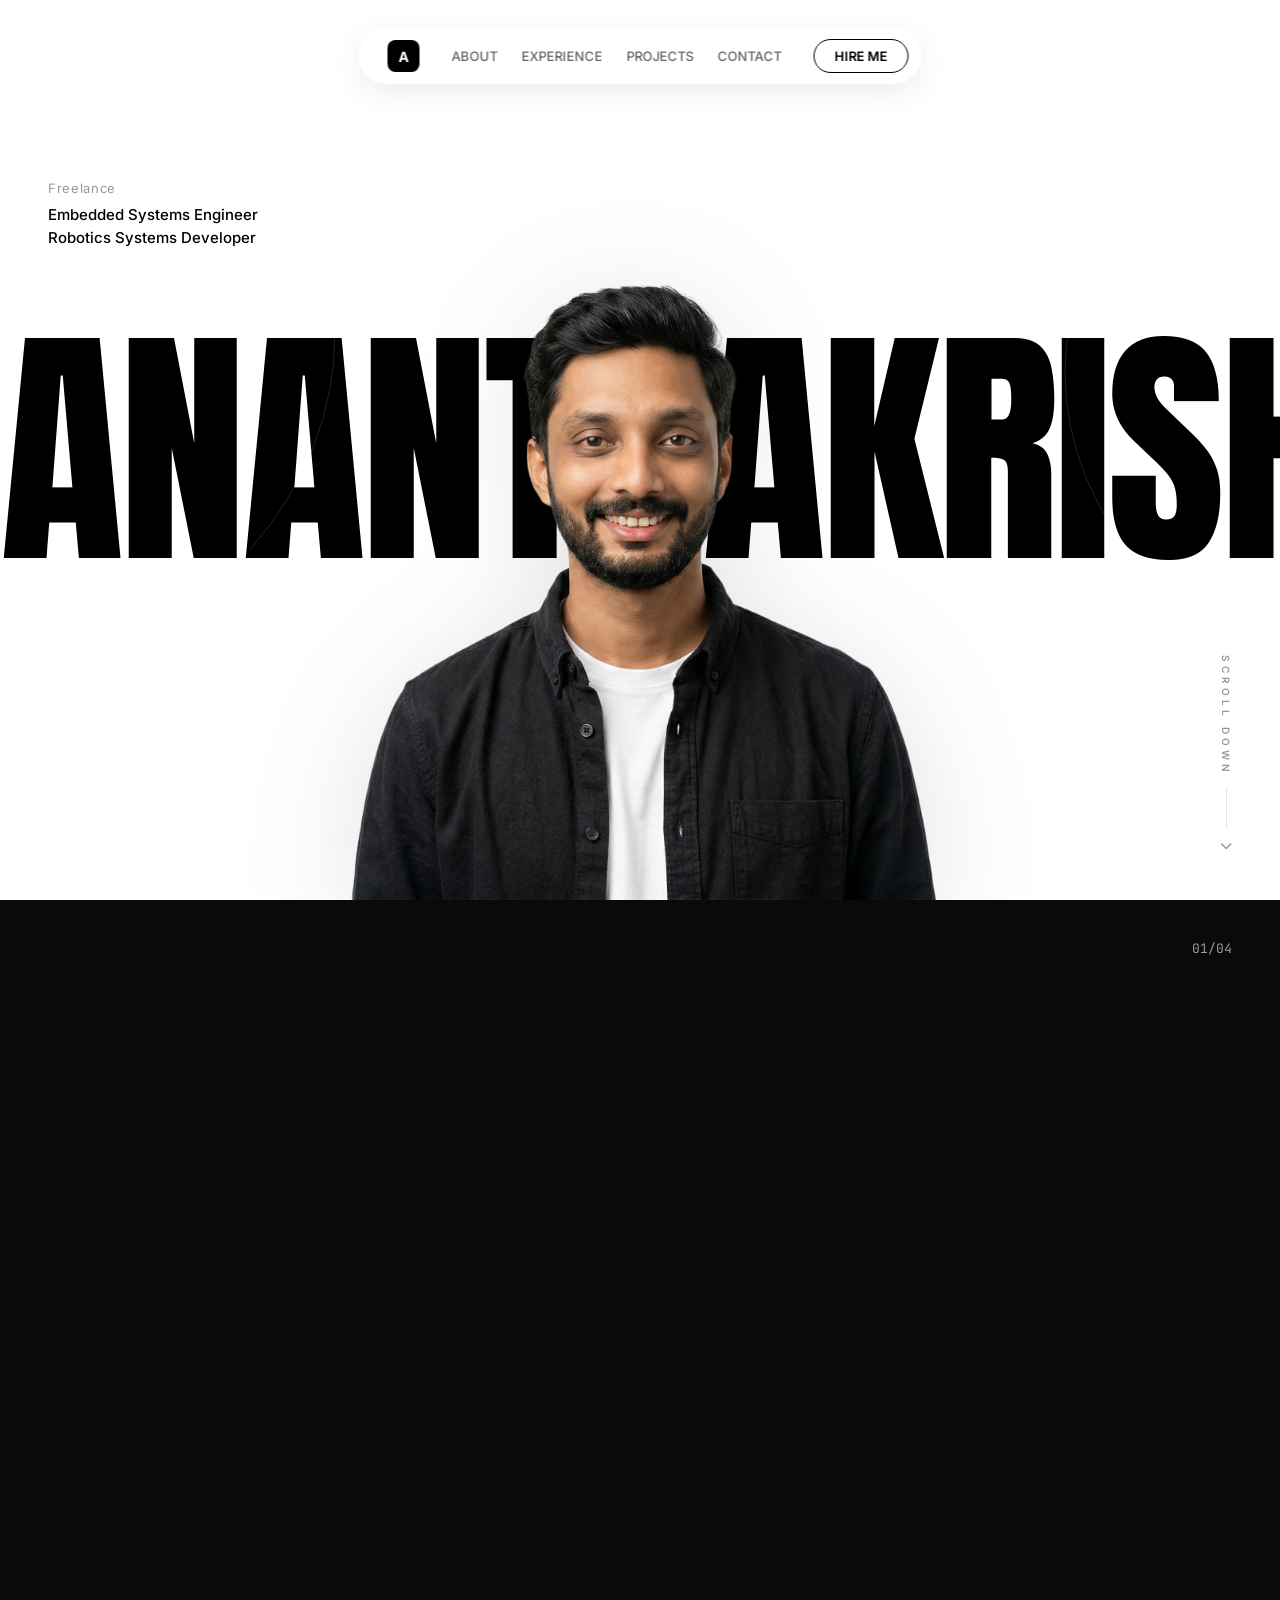
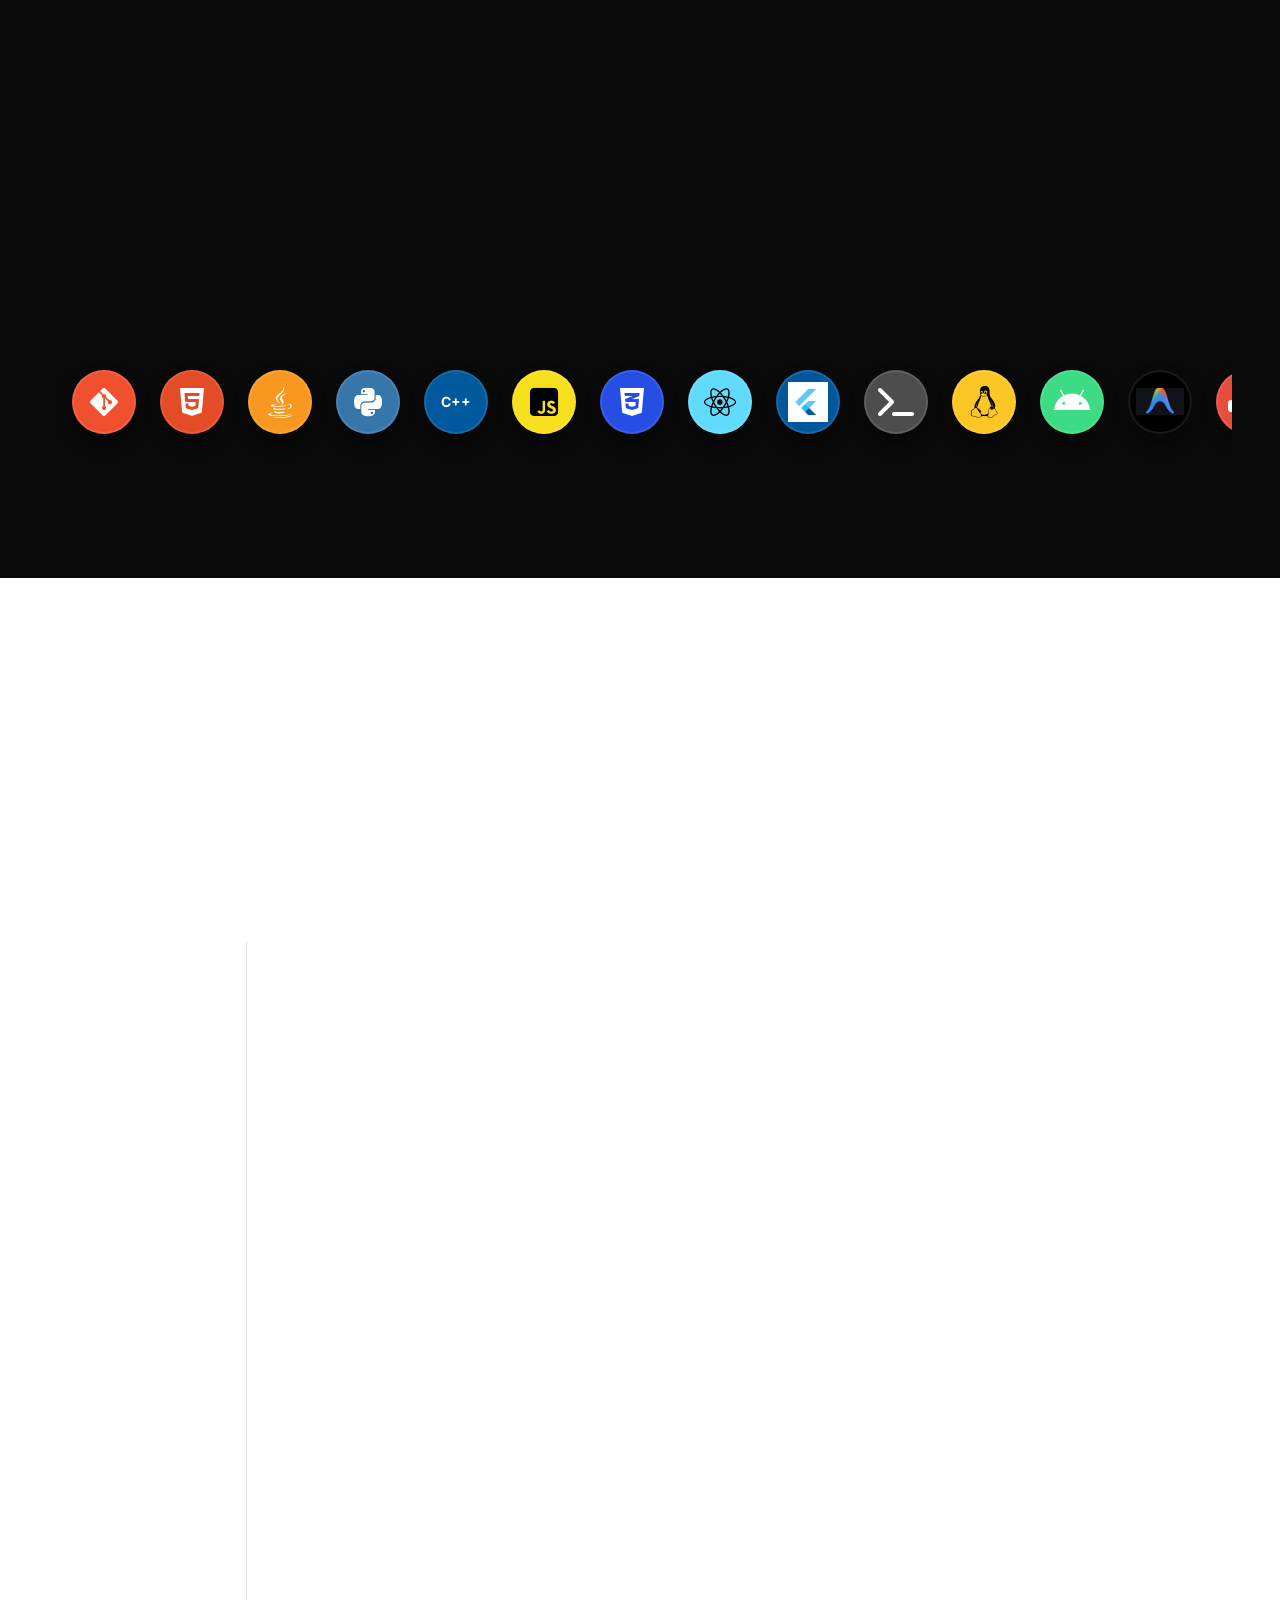
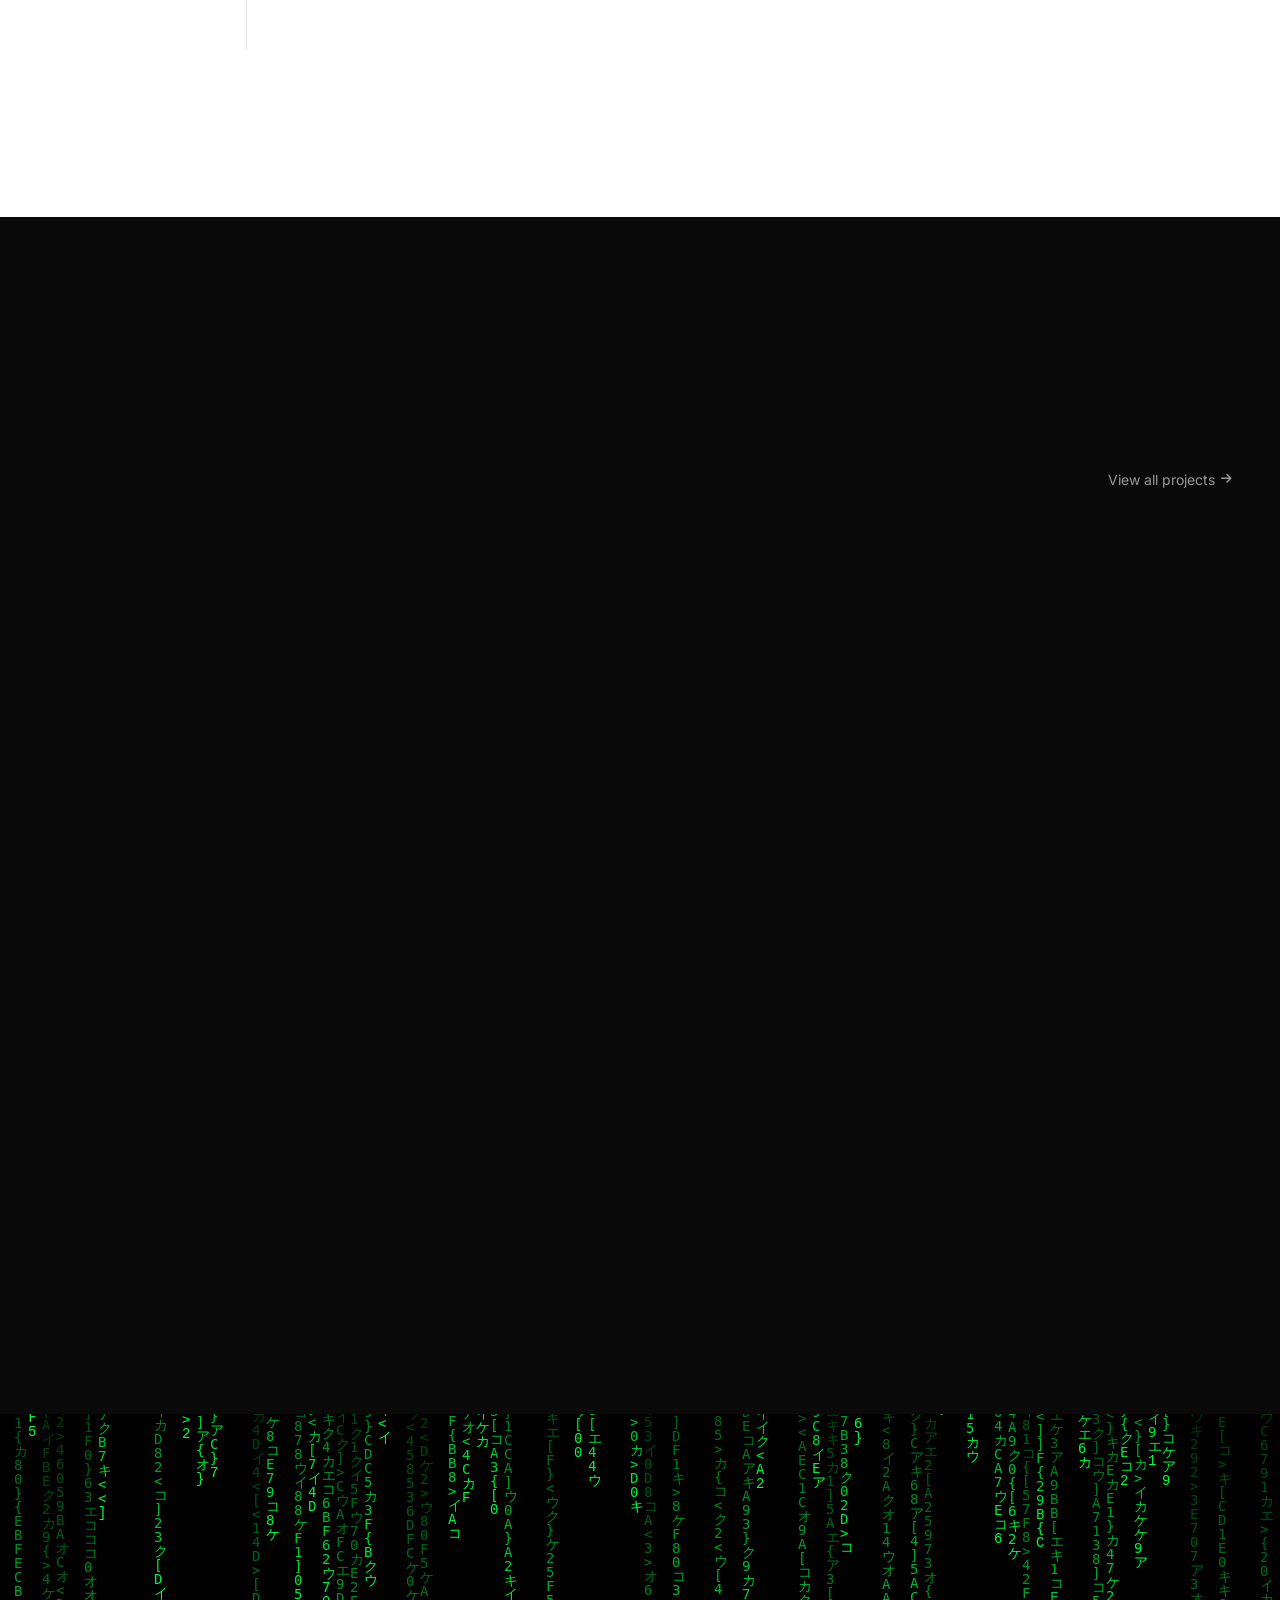
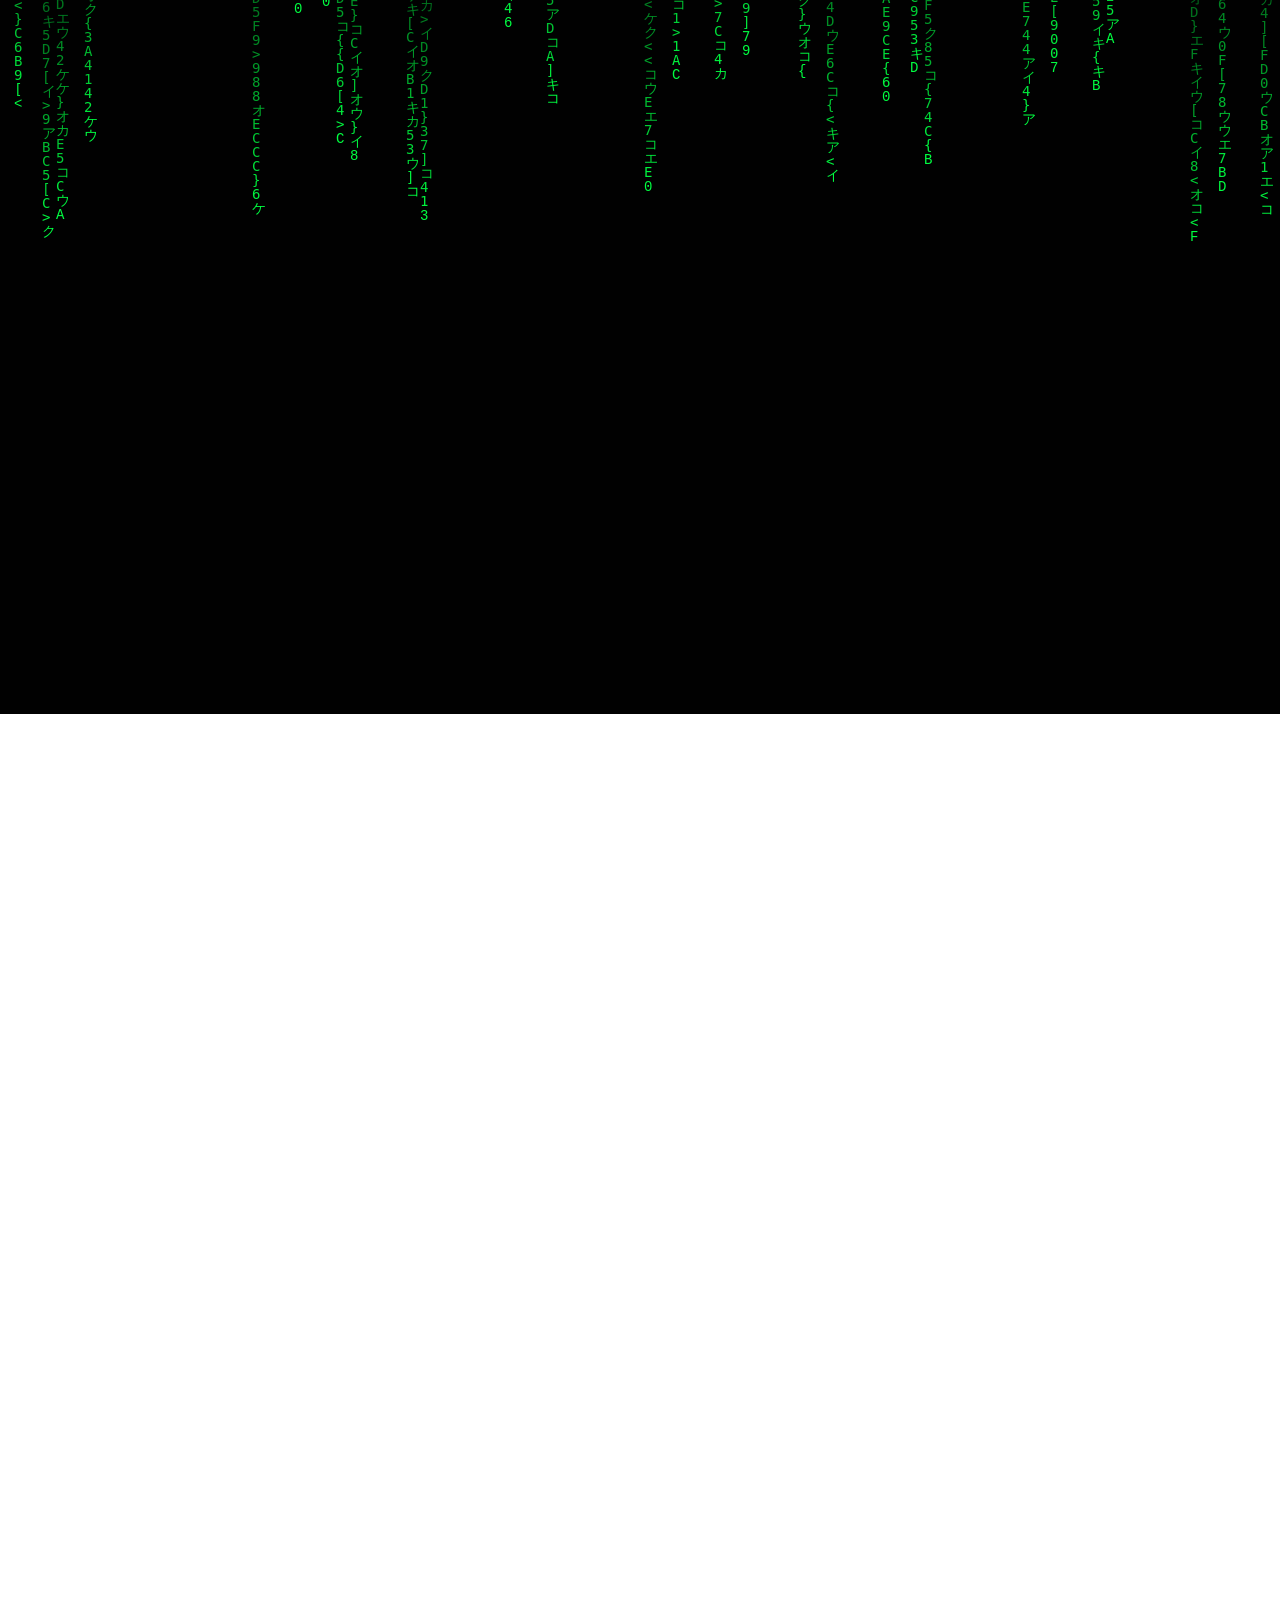
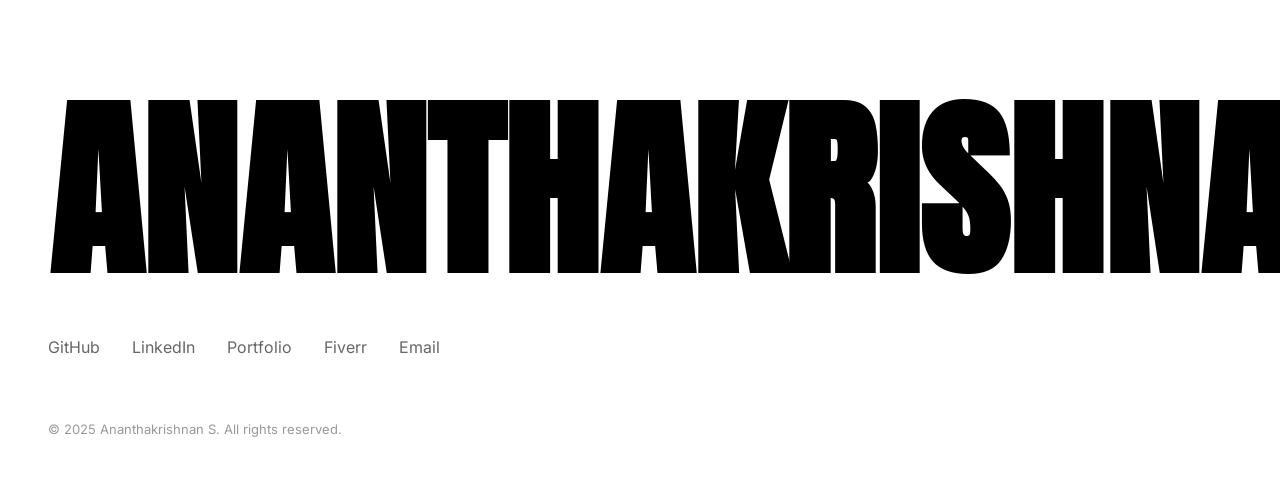
==== index.html @ 95074614 "feat: Add mobile quick commands and Game Boy overlay for terminal games" ====
<!DOCTYPE html>
<html lang="en">

<head>
  <meta charset="UTF-8">
  <meta name="viewport" content="width=device-width, initial-scale=1.0">
  <title>Ananthakrishnan S | Embedded Systems & Robotics Engineer</title>
  <meta name="description"
    content="Portfolio of Ananthakrishnan S — Embedded Systems Engineer, Robotics Developer, and Applied AI Builder.">

  <!-- Fonts -->
  <link
    href="https://fonts.googleapis.com/css2?family=Anton&family=Inter:wght@300;400;500;600;700&family=JetBrains+Mono:wght@400;500&display=swap"
    rel="stylesheet">

  <!-- FontAwesome -->
  <link rel="stylesheet" href="https://cdnjs.cloudflare.com/ajax/libs/font-awesome/6.4.0/css/all.min.css">

  <!-- GSAP -->
  <script src="https://cdnjs.cloudflare.com/ajax/libs/gsap/3.12.2/gsap.min.js"></script>
  <script src="https://cdnjs.cloudflare.com/ajax/libs/gsap/3.12.2/ScrollTrigger.min.js"></script>


  <style>
    /* ===== RESET & BASE ===== */
    *,
    *::before,
    *::after {
      margin: 0;
      padding: 0;
      box-sizing: border-box;
    }

    :root {
      --bg: #FFFFFF;
      --bg-secondary: #F5F5F5;
      --dark: #0A0A0A;
      --text: #000000;
      --text-muted: #666666;
      --text-subtle: #999999;
      --border: #E5E5E5;
    }

    html {
      scroll-behavior: smooth;
    }

    body {
      background: var(--bg);
      color: var(--text);
      font-family: 'Inter', sans-serif;
      overflow-x: hidden;
      -webkit-font-smoothing: antialiased;
      -moz-osx-font-smoothing: grayscale;
    }

    ::selection {
      background: var(--text);
      color: var(--bg);
    }

    /* Scrollbar */
    ::-webkit-scrollbar {
      width: 6px;
    }

    ::-webkit-scrollbar-track {
      background: var(--bg);
    }

    ::-webkit-scrollbar-thumb {
      background: var(--text);
    }

    /* ===== FONTS ===== */
    .font-display {
      font-family: 'Anton', sans-serif;
    }

    .font-mono {
      font-family: 'JetBrains Mono', monospace;
    }

    /* ===== MARQUEE ===== */
    .marquee-wrap {
      overflow: hidden;
      white-space: nowrap;
      width: 100%;
    }

    .marquee-track {
      display: inline-block;
      animation: marquee 25s linear infinite;
    }

    .marquee-track-slow {
      display: inline-block;
      animation: marquee 40s linear infinite;
    }

    @keyframes marquee {
      0% {
        transform: translateX(0);
      }

      100% {
        transform: translateX(-50%);
      }
    }

    /* ===== GLASSMORPHIC NAV ===== */
    .glass-nav {
      background: rgba(255, 255, 255, 0.6);
      backdrop-filter: blur(20px) saturate(180%);
      -webkit-backdrop-filter: blur(20px) saturate(180%);
      border: 1px solid rgba(255, 255, 255, 0.5);
      box-shadow: 0 8px 32px 0 rgba(0, 0, 0, 0.08);
      border-radius: 100px;
    }

    /* ===== HIDE SCROLLBAR (horizontal scroll) ===== */
    .hide-scrollbar::-webkit-scrollbar {
      display: none;
    }

    .hide-scrollbar {
      -ms-overflow-style: none;
      scrollbar-width: none;
    }

    /* ===== TERMINAL CURSOR ===== */
    @keyframes blink {

      0%,
      100% {
        opacity: 1;
      }

      50% {
        opacity: 0;
      }
    }

    .cursor-blink {
      animation: blink 1s step-end infinite;
    }

    /* ===== SCROLL REVEAL ===== */
    .reveal {
      opacity: 0;
      transform: translateY(40px);
      transition: opacity 0.8s ease, transform 0.8s ease;
    }

    .reveal.visible {
      opacity: 1;
      transform: translateY(0);
    }

    /* ===== TIMELINE ===== */
    .timeline-line {
      position: absolute;
      left: 6px;
      top: 0;
      bottom: 0;
      width: 1px;
      background: var(--border);
    }

    .timeline-node {
      position: absolute;
      left: 0;
      top: 8px;
      width: 13px;
      height: 13px;
      border-radius: 50%;
      border: 2px solid var(--border);
      background: var(--bg);
      transition: all 0.3s ease;
    }

    .timeline-node.active {
      background: var(--text);
      border-color: var(--text);
    }

    .timeline-item {
      padding-left: 40px;
      transition: transform 0.3s ease;
      cursor: pointer;
    }

    .timeline-item:hover {
      transform: translateX(12px);
    }

    .timeline-item:hover .timeline-node {
      border-color: var(--text);
    }

    .timeline-desc {
      max-height: 0;
      overflow: hidden;
      opacity: 0;
      transition: max-height 0.4s ease, opacity 0.3s ease;
    }

    .timeline-item:hover .timeline-desc {
      max-height: 200px;
      opacity: 1;
    }

    /* ===== PROJECT CARDS ===== */
    .project-card {
      flex-shrink: 0;
      width: 360px;
      cursor: pointer;
      transition: transform 0.3s ease;
    }

    .project-card:hover {
      transform: translateY(-8px);
    }

    .project-card img {
      filter: grayscale(100%);
      transition: filter 0.5s ease, transform 0.5s ease;
    }

    .project-card:hover img {
      filter: grayscale(0%);
      transform: scale(1.05);
    }

    /* ===== RESPONSIVE ===== */
    @media (max-width: 768px) {

      /* Base Adjustments */
      section {
        padding-left: 24px !important;
        padding-right: 24px !important;
      }

      #about,
      #experience,
      #projects,
      #contact {
        padding-top: 80px !important;
        padding-bottom: 80px !important;
      }

      /* Hero Mobile Updates */
      #hero {
        align-items: center;
        justify-content: center;
        display: flex;
        flex-direction: column;
      }

      .hero-side-text {
        display: flex !important;
        flex-direction: column;
        align-items: center;
        text-align: center;
        top: 20% !important;
        left: 0 !important;
        right: 0 !important;
        width: 100%;
        margin-top: 10px;
      }

      #hero-image img {
        height: 60vh !important;
        object-position: center bottom;
      }

      .marquee-track-slow span {
        font-size: 35vw !important;
      }

      /* Glass Nav Bottom Bar for Mobile */
      .glass-nav {
        top: auto !important;
        bottom: 24px !important;
        width: calc(100% - 48px) !important;
        left: 24px !important;
        transform: translateX(0) !important;
        padding: 14px 20px !important;
        justify-content: center !important;
        gap: 16px !important;
        border-radius: 24px !important;
        box-shadow: 0 -8px 40px rgba(0, 0, 0, 0.15) !important;
      }

      .glass-nav .nav-links {
        display: flex !important;
        width: 100%;
        justify-content: space-between !important;
        gap: 0 !important;
      }

      .glass-nav .nav-links a {
        font-size: 11px !important;
        letter-spacing: 0.5px;
        font-weight: 600 !important;
      }

      .glass-nav>a:first-child,
      .glass-nav>a:last-child {
        display: none !important;
      }

      /* About Section */
      #about .fa-arrow-up {
        display: none;
      }

      h2.font-display {
        font-size: clamp(40px, 12vw, 60px) !important;
        margin-bottom: 24px !important;
      }

      /* Experience Section */
      #experience h2.font-display {
        font-size: clamp(38px, 11vw, 60px) !important;
        margin-bottom: 32px !important;
      }

      .timeline-item {
        margin-bottom: 32px !important;
      }

      .timeline-item h3.font-display {
        font-size: 20px !important;
      }

      /* Projects */
      .works-grid {
        padding: 0 !important;
        gap: 24px;
        grid-template-columns: 1fr;
      }

      .work-card {
        padding-top: 100px;
        margin-top: 24px;
      }

      .work-card-img {
        width: 120px;
        height: 120px;
        margin-top: -140px;
      }

      .work-card-title {
        font-size: 22px;
      }

      /* Contact / Terminal */
      .contact-card {
        height: auto;
        min-height: 480px;
      }

      #terminal {
        padding: 60px 16px !important;
      }

      #terminal-body {
        min-height: 300px !important;
        max-height: 60vh !important;
      }

      #quick-commands {
        display: flex !important;
      }
    }

    /* ===== CONTACT CARDS ===== */
    .contact-card {
      background: #FFFFFF;
      border: 1px solid rgba(0, 0, 0, 0.06);
      border-radius: 16px;
      overflow: hidden;
      box-shadow: 0 10px 30px rgba(0, 0, 0, 0.05);
      display: flex;
      flex-direction: column;
      height: 480px;
    }

    .card-header {
      background: white;
      padding: 14px 16px;
      display: flex;
      align-items: center;
      justify-content: space-between;
      border-bottom: 1px solid rgba(0, 0, 0, 0.04);
    }

    .window-controls {
      display: flex;
      gap: 6px;
    }

    .window-controls .dot {
      width: 10px;
      height: 10px;
      border-radius: 50%;
      display: inline-block;
    }

    .window-controls .red {
      background-color: #ff5f56;
    }

    .window-controls .yellow {
      background-color: #ffbd2e;
    }

    .window-controls .green {
      background-color: #27c93f;
      cursor: pointer;
      display: block;
    }

    .maximize-btn {
      position: relative;
    }

    .maximize-btn:hover::after {
      content: '';
      position: absolute;
      top: 2px;
      left: 2px;
      border: 3px solid transparent;
      border-top-color: rgba(0, 0, 0, 0.4);
      border-left-color: rgba(0, 0, 0, 0.4);
      width: 0;
      height: 0;
    }

    .card-title {
      font-size: 11px;
      font-weight: 700;
      color: #999;
      letter-spacing: 0.1em;
    }

    .card-content {
      padding: 24px;
      flex-grow: 1;
    }

    .scrollable {
      overflow-y: auto;
      scrollbar-width: none;
      /* Firefox */
      -ms-overflow-style: none;
      /* IE/Edge */
    }

    .scrollable::-webkit-scrollbar {
      display: none;
      /* Chrome/Safari */
    }

    .card-footer {
      padding: 16px 24px 24px;
      background: white;
    }

    .card-btn {
      display: block;
      text-align: center;
      width: 100%;
      padding: 12px 0;
      border: 1px solid rgba(0, 0, 0, 0.1);
      border-radius: 100px;
      color: #333;
      font-size: 14px;
      font-weight: 600;
      text-decoration: none;
      transition: all 0.2s ease;
    }

    .card-btn:hover {
      background: #fafafa;
      color: #000;
      border-color: rgba(0, 0, 0, 0.2);
    }

    /* LinkedIn Specific */
    .profile-center {
      text-align: center;
      display: flex;
      flex-direction: column;
      align-items: center;
    }

    .profile-pic-large-wrap {
      position: relative;
      margin-bottom: 16px;
    }

    .profile-pic-large {
      width: 90px;
      height: 90px;
      border-radius: 50%;
      object-fit: cover;
    }

    .badge {
      position: absolute;
      bottom: 0;
      right: 0;
      background: white;
      border-radius: 50%;
      width: 24px;
      height: 24px;
      display: flex;
      align-items: center;
      justify-content: center;
      color: #0a66c2;
      box-shadow: 0 2px 4px rgba(0, 0, 0, 0.1);
    }

    /* GitHub Specific */
    .profile-row {
      display: flex;
      align-items: center;
      gap: 16px;
      margin-bottom: 24px;
    }

    .profile-pic-small {
      width: 64px;
      height: 64px;
      border-radius: 50%;
      object-fit: cover;
    }

    .repo-list {
      display: flex;
      flex-direction: column;
      gap: 12px;
    }

    .repo-item {
      border: 1px solid rgba(0, 0, 0, 0.06);
      border-radius: 12px;
      padding: 16px;
      background: #fafafa;
    }

    .repo-item h5 {
      font-size: 14px;
      font-weight: 700;
      margin-bottom: 8px;
    }

    .repo-stats {
      display: flex;
      align-items: center;
    }

    .lang-dot {
      display: inline-block;
      width: 8px;
      height: 8px;
      border-radius: 50%;
      margin-right: 6px;
    }

    .lang-dot.python {
      background-color: #f1e05a;
    }

    .lang-dot.c {
      background-color: #555555;
    }

    .lang-dot.java {
      background-color: #b07219;
    }

    /* Instagram Specific */
    .profile-row.inst {
      margin-bottom: 20px;
    }

    .insta-ring {
      padding: 3px;
      background: linear-gradient(45deg, #f09433 0%, #e6683c 25%, #dc2743 50%, #cc2366 75%, #bc1888 100%);
      border-radius: 50%;
    }

    .insta-ring img {
      display: block;
      border: 2px solid white;
      width: 58px;
      height: 58px;
    }

    .insta-grid {
      display: grid;
      grid-template-columns: repeat(2, 1fr);
      gap: 4px;
      border-radius: 12px;
      overflow: hidden;
    }

    .insta-img {
      aspect-ratio: 1;
      background-size: cover;
      background-position: center;
      background-color: #eaeaea;
    }

    /* placeholders for insta images - can add generic images later */
    .bg-img1 {
      background-image: url('https://images.unsplash.com/photo-1485827404703-89b55fcc595e?ixlib=rb-1.2.1&auto=format&fit=crop&w=300&q=80');
    }

    .bg-img2 {
      background-image: url('https://images.unsplash.com/photo-1518770660439-4636190af475?ixlib=rb-1.2.1&auto=format&fit=crop&w=300&q=80');
    }

    .bg-img3 {
      background-image: url('https://images.unsplash.com/photo-1526304640581-d334cdbbf45e?ixlib=rb-1.2.1&auto=format&fit=crop&w=300&q=80');
    }

    .bg-img4 {
      background-image: url('https://images.unsplash.com/photo-1535223289827-42f1e9919769?ixlib=rb-1.2.1&auto=format&fit=crop&w=300&q=80');
    }

    .bg-img5 {
      background-image: url('https://images.unsplash.com/photo-1581091226825-a6a2a5aee158?ixlib=rb-1.2.1&auto=format&fit=crop&w=300&q=80');
    }

    .bg-img6 {
      background-image: url('https://images.unsplash.com/photo-1488590528505-98d2b5aba04b?ixlib=rb-1.2.1&auto=format&fit=crop&w=300&q=80');
    }

    /* ===== WAVY SKILLS ===== */
    .skill-icon {
      width: 64px;
      height: 64px;
      border-radius: 50%;
      display: flex;
      align-items: center;
      justify-content: center;
      font-size: 32px;
      box-shadow: 0 8px 16px rgba(0, 0, 0, 0.3);
      border: 2px solid rgba(255, 255, 255, 0.1);
      flex-shrink: 0;
    }
  </style>
</head>

<body>

  <!-- ╔══════════════════════════════════════════╗ -->
  <!-- ║           NAVIGATION                     ║ -->
  <!-- ╚══════════════════════════════════════════╝ -->
  <nav class="glass-nav"
    style="position:fixed; top:28px; left:50%; transform:translateX(-50%); z-index:100; padding:10px 12px 10px 28px; display:flex; align-items:center; gap:32px;">
    <!-- Logo -->
    <a href="#hero" style="display:flex; align-items:center; gap:10px; text-decoration:none; color:inherit;">
      <div
        style="width:32px; height:32px; background:#000; border-radius:8px; display:flex; align-items:center; justify-content:center;">
        <span style="color:#fff; font-weight:700; font-size:14px;">A</span>
      </div>
      <span style="font-size:13px; font-weight:600; letter-spacing:0.02em; display:none;"
        class="nav-name">ANANTHAKRISHNAN</span>
    </a>

    <!-- Links (desktop) -->
    <div style="display:flex; align-items:center; gap:24px;" class="nav-links">
      <a href="#about"
        style="font-size:13px; font-weight:500; color:var(--text-muted); text-decoration:none; transition:color 0.2s;"
        onmouseover="this.style.color='#000'" onmouseout="this.style.color='var(--text-muted)'">ABOUT</a>
      <a href="#experience"
        style="font-size:13px; font-weight:500; color:var(--text-muted); text-decoration:none; transition:color 0.2s;"
        onmouseover="this.style.color='#000'" onmouseout="this.style.color='var(--text-muted)'">EXPERIENCE</a>
      <a href="#projects"
        style="font-size:13px; font-weight:500; color:var(--text-muted); text-decoration:none; transition:color 0.2s;"
        onmouseover="this.style.color='#000'" onmouseout="this.style.color='var(--text-muted)'">PROJECTS</a>
      <a href="#contact"
        style="font-size:13px; font-weight:500; color:var(--text-muted); text-decoration:none; transition:color 0.2s;"
        onmouseover="this.style.color='#000'" onmouseout="this.style.color='var(--text-muted)'">CONTACT</a>
    </div>

    <!-- CTA -->
    <a href="#contact"
      style="padding:8px 20px; border-radius:100px; border:1.5px solid #000; font-size:13px; font-weight:600; text-decoration:none; color:#000; transition:all 0.3s;"
      onmouseover="this.style.background='#000';this.style.color='#fff'"
      onmouseout="this.style.background='transparent';this.style.color='#000'">HIRE ME</a>
  </nav>


  <!-- ╔══════════════════════════════════════════╗ -->
  <!-- ║           HERO SECTION                   ║ -->
  <!-- ╚══════════════════════════════════════════╝ -->
  <section id="hero" style="position:relative; height:100vh; width:100%; overflow:hidden; background:var(--bg);">

    <!-- Scrolling Name Background -->
    <div
      style="position:absolute; inset:0; display:flex; align-items:center; z-index:1; pointer-events:none; user-select:none;"
      class="marquee-wrap">
      <div class="marquee-track-slow">
        <span class="font-display"
          style="font-size:20vw; line-height:0.9; letter-spacing:-0.02em; text-transform:uppercase; color:#000; white-space:nowrap;">
          ANANTHAKRISHNAN S&nbsp;&nbsp;&nbsp;ANANTHAKRISHNAN S&nbsp;&nbsp;&nbsp;ANANTHAKRISHNAN
          S&nbsp;&nbsp;&nbsp;ANANTHAKRISHNAN S&nbsp;&nbsp;&nbsp;
        </span>
      </div>
    </div>

    <!-- Decorative Curves -->
    <svg style="position:absolute; inset:0; width:100%; height:100%; pointer-events:none; z-index:2; opacity:0.15;">
      <path d="M 250 80 Q 420 350 250 550" fill="none" stroke="#E5E5E5" stroke-width="1" />
      <path d="M 1150 150 Q 980 380 1150 580" fill="none" stroke="#E5E5E5" stroke-width="1" />
    </svg>

    <!-- Left Side Text -->
    <div class="hero-side-text" style="position:absolute; left:48px; top:20%; z-index:15;">
      <p style="color:var(--text-subtle); font-size:13px; margin-bottom:8px; letter-spacing:0.05em;">Freelance</p>
      <p style="font-weight:500; font-size:15px; line-height:1.5;">Embedded Systems Engineer</p>
      <p style="font-weight:500; font-size:15px; line-height:1.5;">Robotics Systems Developer</p>

    </div>

    <!-- Center Portrait -->
    <div id="hero-image"
      style="position:absolute; inset:0; display:flex; align-items:flex-end; justify-content:center; z-index:10; pointer-events:none;">
      <img src="your-photo.jpg" alt="Ananthakrishnan S"
        style="height:75vh; width:auto; object-fit:contain; object-position:center bottom; filter:drop-shadow(0 20px 60px rgba(0,0,0,0.12));">
    </div>

    <!-- Scroll Indicator -->
    <div
      style="position:absolute; bottom:48px; right:48px; z-index:20; display:flex; flex-direction:column; align-items:center; gap:12px;">
      <span
        style="writing-mode:vertical-lr; font-size:10px; font-weight:600; text-transform:uppercase; letter-spacing:0.4em; color:var(--text-subtle);">Scroll
        down</span>
      <div style="width:1px; height:40px; background:var(--border);"></div>
      <i class="fas fa-chevron-down"
        style="font-size:12px; color:var(--text-subtle); animation: bounce-arrow 2s infinite;"></i>
    </div>
  </section>

  <style>
    @keyframes bounce-arrow {

      0%,
      100% {
        transform: translateY(0);
      }

      50% {
        transform: translateY(6px);
      }
    }
  </style>


  <!-- ╔══════════════════════════════════════════╗ -->
  <!-- ║         ABOUT SECTION (DARK)             ║ -->
  <!-- ╚══════════════════════════════════════════╝ -->
  <section id="about"
    style="background:var(--dark); color:#fff; min-height:100vh; padding:120px 48px; position:relative;">

    <!-- Section Number -->
    <span class="font-mono"
      style="position:absolute; top:40px; right:48px; color:var(--text-subtle); font-size:13px;">01/04</span>

    <div style="max-width:1400px; margin:0 auto;">
      <!-- Title -->
      <h2 class="font-display reveal" style="font-size:clamp(60px, 15vw, 200px); line-height:0.9; margin-bottom:64px;">
        <span style="color:var(--text-subtle);">/</span>ABOUT
      </h2>

      <div style="display:grid; grid-template-columns:1fr 1fr; gap:80px; align-items:end;">
        <!-- Arrow -->
        <div class="reveal" style="display:flex; align-items:flex-end;">
          <i class="fas fa-arrow-up"
            style="font-size:100px; color:var(--text-subtle); transform:rotate(45deg); opacity:0.4;"></i>
        </div>

        <!-- Content -->
        <div class="reveal" style="max-width:600px;">
          <p style="font-size:18px; line-height:1.7; color:rgba(255,255,255,0.7); margin-bottom:24px;">
            I am an Electronics and Communication Engineering undergraduate (Class of 2026) with hands-on experience in
            robotics, embedded systems, computer vision, and full-stack web development. I focus on building end-to-end
            hardware–software systems, integrating robotics, embedded firmware, and intelligent software into practical
            solutions.
          </p>
          <p style="font-size:18px; line-height:1.7; color:rgba(255,255,255,0.7); margin-bottom:24px;">
            My work includes ROS2-based robotic control systems, PID control simulations in Gazebo, computer vision
            pipelines using OpenCV and YOLO, and embedded development with ESP32 and Raspberry Pi. In addition to
            engineering projects, I have also designed and developed multiple professional websites and web applications
            for clients, delivering scalable and user-focused digital solutions.
          </p>
          <p style="font-size:18px; line-height:1.7; color:rgba(255,255,255,0.7); margin-bottom:32px;">
            I specialize in system integration, connecting hardware, firmware, AI, and web platforms to create complete,
            deployable products.
          </p>

          <!-- Status Badge -->
          <div
            style="display:inline-flex; align-items:center; gap:10px; background:rgba(255,255,255,0.08); border-radius:100px; padding:10px 20px;">
            <span
              style="width:8px; height:8px; background:#fff; border-radius:50%; animation:blink 2s infinite;"></span>
            <span class="font-mono" style="font-size:13px; color:rgba(255,255,255,0.7);">Currently seeking Robotics and
              Embedded Systems internship opportunities.</span>
          </div>
        </div>
      </div>
    </div>

    <!-- Wavy Skills Animation -->
    <div style="margin-top:96px; padding:24px 0; overflow:hidden; position:relative;">
      <div id="wavy-skills" style="display:flex; gap:24px; padding-left:24px; width:max-content;">
        <!-- Icons injected via js, but let's add them directly here to avoid layout shifts -->
        <div class="skill-icon" style="background:#f1502f; color:#fff;"><i class="fab fa-git-alt"></i></div>
        <div class="skill-icon" style="background:#e34c26; color:#fff;"><i class="fab fa-html5"></i></div>
        <div class="skill-icon" style="background:#f89820; color:#fff;"><i class="fab fa-java"></i></div>
        <div class="skill-icon" style="background:#3776ab; color:#fff;"><i class="fab fa-python"></i></div>
        <div class="skill-icon" style="background:#00599c; color:#fff;"><span
            style="font-size:14px; font-weight:bold;">C++</span></div>
        <div class="skill-icon" style="background:#f7df1e; color:#000;"><i class="fab fa-js-square"></i></div>
        <div class="skill-icon" style="background:#264de4; color:#fff;"><i class="fab fa-css3-alt"></i></div>
        <div class="skill-icon" style="background:#61dbfb; color:#000;"><i class="fab fa-react"></i></div>
        <div class="skill-icon" style="background:#02569b; overflow:hidden;"><img src="flutter.png" alt="Flutter"
            style="width:40px; height:40px; object-fit:contain;"></div>
        <div class="skill-icon" style="background:#4d4d4d; color:#fff;"><i class="fas fa-terminal"></i></div>
        <div class="skill-icon" style="background:#fcc624; color:#000;"><i class="fab fa-linux"></i></div>
        <div class="skill-icon" style="background:#3ddc84; color:#fff;"><i class="fab fa-android"></i></div>
        <div class="skill-icon" style="background:#000; overflow:hidden;"><img src="antigravity.png" alt="AntiGravity"
            style="width:48px; height:48px; object-fit:contain;"></div>
        <div class="skill-icon" style="background:#e74c3c; color:#fff;"><i class="fas fa-robot"></i></div>
        <div class="skill-icon" style="background:#00979d; color:#fff;"><i class="fas fa-microchip"></i></div>
        <div class="skill-icon" style="background:#8e44ad; color:#fff;"><i class="fas fa-satellite-dish"></i></div>
        <div class="skill-icon" style="background:#f39c12; color:#fff;"><i class="fas fa-chalkboard-teacher"></i></div>
        <div class="skill-icon" style="background:#000; overflow:hidden;"><img src="nukelabs.png" alt="Nuke Labs"
            style="width:48px; height:48px; object-fit:contain;"></div>

        <!-- Duplicated for continuous infinite scrolling -->
        <div class="skill-icon" style="background:#f1502f; color:#fff;"><i class="fab fa-git-alt"></i></div>
        <div class="skill-icon" style="background:#e34c26; color:#fff;"><i class="fab fa-html5"></i></div>
        <div class="skill-icon" style="background:#f89820; color:#fff;"><i class="fab fa-java"></i></div>
        <div class="skill-icon" style="background:#3776ab; color:#fff;"><i class="fab fa-python"></i></div>
        <div class="skill-icon" style="background:#00599c; color:#fff;"><span
            style="font-size:14px; font-weight:bold;">C++</span></div>
        <div class="skill-icon" style="background:#f7df1e; color:#000;"><i class="fab fa-js-square"></i></div>
        <div class="skill-icon" style="background:#264de4; color:#fff;"><i class="fab fa-css3-alt"></i></div>
        <div class="skill-icon" style="background:#61dbfb; color:#000;"><i class="fab fa-react"></i></div>
        <div class="skill-icon" style="background:#02569b; overflow:hidden;"><img src="flutter.png" alt="Flutter"
            style="width:40px; height:40px; object-fit:contain;"></div>
        <div class="skill-icon" style="background:#4d4d4d; color:#fff;"><i class="fas fa-terminal"></i></div>
        <div class="skill-icon" style="background:#fcc624; color:#000;"><i class="fab fa-linux"></i></div>
        <div class="skill-icon" style="background:#3ddc84; color:#fff;"><i class="fab fa-android"></i></div>
        <div class="skill-icon" style="background:#000; overflow:hidden;"><img src="antigravity.png" alt="AntiGravity"
            style="width:48px; height:48px; object-fit:contain;"></div>
        <div class="skill-icon" style="background:#e74c3c; color:#fff;"><i class="fas fa-robot"></i></div>
        <div class="skill-icon" style="background:#00979d; color:#fff;"><i class="fas fa-microchip"></i></div>
        <div class="skill-icon" style="background:#8e44ad; color:#fff;"><i class="fas fa-satellite-dish"></i></div>
        <div class="skill-icon" style="background:#f39c12; color:#fff;"><i class="fas fa-chalkboard-teacher"></i></div>
        <div class="skill-icon" style="background:#000; overflow:hidden;"><img src="nukelabs.png" alt="Nuke Labs"
            style="width:48px; height:48px; object-fit:contain;"></div>
      </div>
    </div>
  </section>


  <!-- ╔══════════════════════════════════════════╗ -->
  <!-- ║         EXPERIENCE SECTION               ║ -->
  <!-- ╚══════════════════════════════════════════╝ -->
  <section id="experience" style="padding:120px 48px; background:var(--bg);">
    <div style="max-width:800px; margin:0 auto;">

      <h2 class="font-display reveal" style="font-size:clamp(48px, 10vw, 120px); margin-bottom:64px;">EXPERIENCE</h2>

      <div style="position:relative;" id="timeline">
        <!-- Timeline line -->
        <div class="timeline-line"></div>

        <!-- Items -->
        <div class="timeline-item reveal" style="position:relative; margin-bottom:48px;">
          <div class="timeline-node active"></div>
          <span class="font-mono" style="font-size:13px; color:var(--text-subtle);">Jan 2025 – Present</span>
          <h3 class="font-display" style="font-size:clamp(22px, 3vw, 32px); margin:6px 0 4px;">CHIEF TECHNOLOGY OFFICER
            (CTO)</h3>
          <p style="color:var(--text-muted); font-size:16px; margin-bottom:4px;">Nuke Labs · Kerala, India</p>
          <div class="timeline-desc">
            <p style="color:var(--text-muted); font-size:15px; line-height:1.6; padding-top:8px; max-width:500px;">
              Lead the technical development of products and prototypes while working as an embedded systems engineer
              and software developer. Responsible for system architecture, firmware development, and integrating
              hardware with software platforms for scalable technology solutions.</p>
          </div>
        </div>

        <div class="timeline-item reveal" style="position:relative; margin-bottom:48px;">
          <div class="timeline-node active"></div>
          <span class="font-mono" style="font-size:13px; color:var(--text-subtle);">Jan 2025 – Present</span>
          <h3 class="font-display" style="font-size:clamp(22px, 3vw, 32px); margin:6px 0 4px;">SECRETARY</h3>
          <p style="color:var(--text-muted); font-size:16px; margin-bottom:4px;">IEEE Student Branch, Sree Buddha
            College of Engineering</p>
          <div class="timeline-desc">
            <p style="color:var(--text-muted); font-size:15px; line-height:1.6; padding-top:8px; max-width:500px;">
              Coordinate technical events, workshops, and community initiatives for the IEEE student branch. Manage
              official communications, documentation, and collaboration across committees.</p>
          </div>
        </div>

        <div class="timeline-item reveal" style="position:relative; margin-bottom:48px;">
          <div class="timeline-node active"></div>
          <span class="font-mono" style="font-size:13px; color:var(--text-subtle);">Oct 2024 – Present</span>
          <h3 class="font-display" style="font-size:clamp(22px, 3vw, 32px); margin:6px 0 4px;">ATL TINKERING LAB
            INSTRUCTOR</h3>
          <p style="color:var(--text-muted); font-size:16px; margin-bottom:4px;">Jawahar Navodaya Vidyalaya, Chennithala
          </p>
          <div class="timeline-desc">
            <p style="color:var(--text-muted); font-size:15px; line-height:1.6; padding-top:8px; max-width:500px;">
              Mentor school students in robotics, IoT, and design thinking through hands-on innovation sessions at the
              Atal Tinkering Lab, guiding them in building prototypes and problem-solving projects.</p>
          </div>
        </div>

        <div class="timeline-item reveal" style="position:relative; margin-bottom:48px;">
          <div class="timeline-node"></div>
          <span class="font-mono" style="font-size:13px; color:var(--text-subtle);">Jan 2024 – Mar 2025</span>
          <h3 class="font-display" style="font-size:clamp(22px, 3vw, 32px); margin:6px 0 4px;">PROGRAM COORDINATOR</h3>
          <p style="color:var(--text-muted); font-size:16px; margin-bottom:4px;">IEEE Student Branch, Sree Buddha
            College of Engineering</p>
          <div class="timeline-desc">
            <p style="color:var(--text-muted); font-size:15px; line-height:1.6; padding-top:8px; max-width:500px;">
              Organized and managed technical programs, workshops, and student engagement activities while coordinating
              with IEEE members and external speakers.</p>
          </div>
        </div>

        <div class="timeline-item reveal" style="position:relative; margin-bottom:48px;">
          <div class="timeline-node"></div>
          <span class="font-mono" style="font-size:13px; color:var(--text-subtle);">2023 – Present</span>
          <h3 class="font-display" style="font-size:clamp(22px, 3vw, 32px); margin:6px 0 4px;">TEAM LEAD</h3>
          <p style="color:var(--text-muted); font-size:16px; margin-bottom:4px;">Entrepreneurship Cell (E-Cell), Sree
            Buddha College of Engineering</p>
          <div class="timeline-desc">
            <p style="color:var(--text-muted); font-size:15px; line-height:1.6; padding-top:8px; max-width:500px;">
              Led a student team to promote entrepreneurship by organizing startup-focused events, workshops, and guest
              lectures with industry professionals.</p>
          </div>
        </div>

      </div>
    </div>
  </section>


  <!-- ╔══════════════════════════════════════════╗ -->
  <!-- ║         PROJECTS SECTION (3D CARDS)      ║ -->
  <!-- ╚══════════════════════════════════════════╝ -->
  <style>
    .works-grid {
      display: grid;
      grid-template-columns: repeat(auto-fit, minmax(280px, 1fr));
      gap: 32px;
      padding: 48px;
    }

    .work-card {
      position: relative;
      background: linear-gradient(145deg, #161616, #0A0A0A);
      border-radius: 24px;
      padding: 24px;
      padding-top: 120px;
      border: 1px solid rgba(255, 255, 255, 0.05);
      cursor: pointer;
      overflow: visible;
      transition: all 0.4s cubic-bezier(0.175, 0.885, 0.32, 1.275);
      box-shadow: 0 10px 30px rgba(0, 0, 0, 0.5);
      text-decoration: none;
      display: block;
    }

    .work-card::before {
      content: '';
      position: absolute;
      inset: 0;
      border-radius: inherit;
      padding: 1px;
      background: linear-gradient(to bottom right, rgba(255, 255, 255, 0.2), transparent);
      -webkit-mask: linear-gradient(#fff 0 0) content-box, linear-gradient(#fff 0 0);
      -webkit-mask-composite: xor;
      mask-composite: exclude;
      pointer-events: none;
    }

    .work-card:hover {
      transform: translateY(-10px) scale(1.02);
      box-shadow: 0 20px 40px rgba(0, 0, 0, 0.8), 0 0 40px rgba(255, 255, 255, 0.05);
      border-color: rgba(255, 255, 255, 0.15);
    }

    .work-card-bg {
      position: absolute;
      top: 0;
      left: 0;
      width: 100%;
      height: 100%;
      border-radius: 24px;
      background: radial-gradient(circle at 50% 0%, rgba(255, 255, 255, 0.05) 0%, transparent 70%);
      pointer-events: none;
    }

    .work-card-img {
      position: relative;
      width: 160px;
      height: 160px;
      margin: -160px auto 20px;
      transition: all 0.5s cubic-bezier(0.175, 0.885, 0.32, 1.275);
      filter: drop-shadow(0 20px 20px rgba(0, 0, 0, 0.8));
      z-index: 10;
    }

    .work-card-img img {
      width: 100%;
      height: 100%;
      object-fit: contain;
      mix-blend-mode: screen;
      /* Removes black bg */
      transition: transform 0.5s cubic-bezier(0.175, 0.885, 0.32, 1.275);
    }

    .work-card:hover .work-card-img {
      transform: translateY(-20px) scale(1.15);
    }

    .work-card-content {
      position: relative;
      z-index: 5;
    }

    .work-card-title {
      font-family: 'Anton', sans-serif;
      color: #FFF;
      font-size: 26px;
      margin-bottom: 8px;
      letter-spacing: 0.02em;
    }

    .work-card-subtitle {
      font-size: 13px;
      color: #888;
      margin-bottom: 20px;
      font-weight: 500;
    }

    .work-card-footer {
      display: flex;
      justify-content: space-between;
      align-items: center;
      padding-top: 16px;
      border-top: 1px solid rgba(255, 255, 255, 0.1);
    }

    .work-card-tech {
      font-family: 'JetBrains Mono', monospace;
      font-size: 11px;
      color: #aaa;
      background: rgba(255, 255, 255, 0.05);
      padding: 4px 10px;
      border-radius: 100px;
    }

    .work-card-link {
      color: #fff;
      font-size: 16px;
      width: 32px;
      height: 32px;
      display: flex;
      align-items: center;
      justify-content: center;
      border-radius: 50%;
      background: rgba(255, 255, 255, 0.1);
      transition: all 0.2s;
    }

    .work-card:hover .work-card-link {
      background: #fff;
      color: #000;
      transform: rotate(-45deg);
    }

    /* Modal Styles */
    #project-modal {
      position: fixed;
      inset: 0;
      background: rgba(0, 0, 0, 0.8);
      backdrop-filter: blur(10px);
      -webkit-backdrop-filter: blur(10px);
      z-index: 9999;
      display: flex;
      align-items: center;
      justify-content: center;
      opacity: 0;
      pointer-events: none;
      transition: opacity 0.4s ease;
    }

    #project-modal.active {
      opacity: 1;
      pointer-events: auto;
    }

    .modal-content {
      background: #111;
      width: 90%;
      max-width: 800px;
      border-radius: 24px;
      border: 1px solid rgba(255, 255, 255, 0.1);
      position: relative;
      transform: scale(0.9) translateY(30px);
      transition: transform 0.4s cubic-bezier(0.175, 0.885, 0.32, 1.275);
      overflow: hidden;
      display: flex;
      flex-direction: column;
      box-shadow: 0 40px 100px rgba(0, 0, 0, 0.8);
    }

    #project-modal.active .modal-content {
      transform: scale(1) translateY(0);
    }

    .modal-close {
      position: absolute;
      top: 24px;
      right: 24px;
      width: 40px;
      height: 40px;
      border-radius: 50%;
      background: rgba(255, 255, 255, 0.1);
      color: #fff;
      display: flex;
      align-items: center;
      justify-content: center;
      cursor: pointer;
      z-index: 20;
      transition: all 0.2s;
      border: none;
    }

    .modal-close:hover {
      background: #fff;
      color: #000;
    }

    .modal-body {
      display: grid;
      grid-template-columns: 1fr 1fr;
      gap: 32px;
      padding: 48px;
    }

    .modal-img-container {
      position: relative;
      display: flex;
      align-items: center;
      justify-content: center;
      background: radial-gradient(circle at center, rgba(255, 255, 255, 0.05) 0%, transparent 70%);
      border-radius: 16px;
      padding: 24px;
    }

    .modal-img {
      width: 100%;
      max-width: 300px;
      mix-blend-mode: screen;
      filter: drop-shadow(0 20px 40px rgba(0, 0, 0, 0.5));
    }

    .modal-info {
      display: flex;
      flex-direction: column;
      justify-content: center;
      color: #fff;
    }

    .modal-title {
      font-family: 'Anton', sans-serif;
      font-size: 42px;
      line-height: 1;
      margin-bottom: 12px;
    }

    .modal-desc {
      font-size: 15px;
      color: #aaa;
      line-height: 1.6;
      margin-bottom: 24px;
    }

    .modal-links {
      display: flex;
      gap: 16px;
      margin-top: auto;
    }

    .modal-btn {
      padding: 12px 24px;
      border-radius: 100px;
      font-size: 13px;
      font-weight: 600;
      text-decoration: none;
      display: flex;
      align-items: center;
      gap: 8px;
      transition: all 0.2s;
    }

    .btn-primary {
      background: #fff;
      color: #000;
    }

    .btn-primary:hover {
      background: #e0e0e0;
    }

    .btn-secondary {
      background: rgba(255, 255, 255, 0.1);
      color: #fff;
    }

    .btn-secondary:hover {
      background: rgba(255, 255, 255, 0.2);
    }

    @media (max-width: 768px) {
      .modal-body {
        grid-template-columns: 1fr;
        padding: 32px 24px;
      }

      .work-card {
        padding-top: 100px;
        margin-top: 60px;
      }
    }
  </style>

  <section id="projects" style="padding:120px 0; background:var(--dark);">
    <div
      style="padding:0 48px; margin-bottom: 80px; display:flex; align-items:flex-end; justify-content:space-between;">
      <h2 class="font-display reveal" style="font-size:clamp(48px, 8vw, 100px); color: #fff;">SELECTED WORKS</h2>
      <a href="https://github.com/ananthakrishnan754" target="_blank"
        style="color:var(--text-subtle); text-decoration:none; font-size:14px; display:flex; align-items:center; gap:6px; transition:color 0.2s;"
        onmouseover="this.style.color='#fff'" onmouseout="this.style.color='var(--text-subtle)'">
        View all projects <i class="fas fa-arrow-right" style="font-size:12px;"></i>
      </a>
    </div>

    <div class="works-grid">

      <!-- Card 1 -->
      <a href="javascript:void(0)" class="work-card reveal" onclick="openModal('memorycare')">
        <div class="work-card-bg"></div>
        <div class="work-card-img">
          <img src=".gemini/antigravity/brain/904987f6-2753-4811-9e46-36749f4281a3/memorycare_glasses_1772989551983.png"
            alt="MemoryCare">
        </div>
        <div class="work-card-content">
          <h3 class="work-card-title">MemoryCare</h3>
          <p class="work-card-subtitle">AI Spectacles for Alzheimer's</p>
          <div class="work-card-footer">
            <span class="work-card-tech">Python</span>
            <div class="work-card-link"><i class="fas fa-arrow-right"></i></div>
          </div>
        </div>
      </a>

      <!-- Card 2 -->
      <a href="javascript:void(0)" class="work-card reveal" style="transition-delay: 0.1s;"
        onclick="openModal('drone')">
        <div class="work-card-bg"></div>
        <div class="work-card-img">
          <img src=".gemini/antigravity/brain/904987f6-2753-4811-9e46-36749f4281a3/warehouse_drone_1772989288336.png"
            alt="Warehouse Drone">
        </div>
        <div class="work-card-content">
          <h3 class="work-card-title">Warehouse Drone</h3>
          <p class="work-card-subtitle">ROS2 Simulated Autonomy</p>
          <div class="work-card-footer">
            <span class="work-card-tech">Python</span>
            <div class="work-card-link"><i class="fas fa-arrow-right"></i></div>
          </div>
        </div>
      </a>

      <!-- Card 3 -->
      <a href="javascript:void(0)" class="work-card reveal" style="transition-delay: 0.2s;"
        onclick="openModal('robotarm')">
        <div class="work-card-bg"></div>
        <div class="work-card-img">
          <img src=".gemini/antigravity/brain/904987f6-2753-4811-9e46-36749f4281a3/robot_arm_1772989766095.png"
            alt="Robot Arm">
        </div>
        <div class="work-card-content">
          <h3 class="work-card-title">6-DOF Robot Arm</h3>
          <p class="work-card-subtitle">Inverse Kinematics</p>
          <div class="work-card-footer">
            <span class="work-card-tech">Python</span>
            <div class="work-card-link"><i class="fas fa-arrow-right"></i></div>
          </div>
        </div>
      </a>

      <!-- Card 4 -->
      <a href="javascript:void(0)" class="work-card reveal" onclick="openModal('stm32')">
        <div class="work-card-bg"></div>
        <div class="work-card-img">
          <img src=".gemini/antigravity/brain/904987f6-2753-4811-9e46-36749f4281a3/stm32_board_1772990723310.png"
            alt="STM32 Drivers">
        </div>
        <div class="work-card-content">
          <h3 class="work-card-title">STM32 HAL Drivers</h3>
          <p class="work-card-subtitle">Custom Firmware</p>
          <div class="work-card-footer">
            <span class="work-card-tech">C</span>
            <div class="work-card-link"><i class="fas fa-arrow-right"></i></div>
          </div>
        </div>
      </a>

      <!-- Card 5 -->
      <a href="javascript:void(0)" class="work-card reveal" style="transition-delay: 0.1s;"
        onclick="openModal('portfolio')">
        <div class="work-card-bg"></div>
        <div class="work-card-img">
          <img src=".gemini/antigravity/brain/904987f6-2753-4811-9e46-36749f4281a3/portfolio_web_1772991452171.png"
            alt="Portfolio Terminal">
        </div>
        <div class="work-card-content">
          <h3 class="work-card-title">Retro Portfolio</h3>
          <p class="work-card-subtitle">Web Frontend</p>
          <div class="work-card-footer">
            <span class="work-card-tech">HTML/CSS</span>
            <div class="work-card-link"><i class="fas fa-arrow-right"></i></div>
          </div>
        </div>
      </a>

    </div>
  </section>

  <!-- Projects Modal -->
  <div id="project-modal">
    <div class="modal-content">
      <button class="modal-close" onclick="closeModal()"><i class="fas fa-times"></i></button>
      <div class="modal-body">
        <div class="modal-img-container">
          <img id="modalImg" src="" alt="Project" class="modal-img">
        </div>
        <div class="modal-info">
          <h2 id="modalTitle" class="modal-title">Project Title</h2>
          <p id="modalTech" class="work-card-tech" style="display:inline-block; width:max-content; margin-bottom:16px;">
            Python</p>
          <p id="modalDesc" class="modal-desc">Project description goes here.</p>
          <div class="modal-links">
            <a id="modalGithub" href="#" target="_blank" class="modal-btn btn-primary">
              <i class="fab fa-github"></i> View GitHub
            </a>
            <a id="modalLinkedin" href="https://linkedin.com/in/ananthakrishnan754" target="_blank"
              class="modal-btn btn-secondary">
              <i class="fab fa-linkedin"></i> LinkedIn
            </a>
          </div>
        </div>
      </div>
    </div>
  </div>

  <script>
    const projectsData = {
      'memorycare': {
        title: 'MemoryCare',
        tech: 'Python',
        desc: 'AI spectacles for Alzheimer\'s patients utilizing ESP32-CAM, OpenCV, and deep learning for real-time facial recognition and assistance. Helps patients identify loved ones and navigate their environments.',
        img: '.gemini/antigravity/brain/904987f6-2753-4811-9e46-36749f4281a3/memorycare_glasses_1772989551983.png',
        github: 'https://github.com/ananthakrishnan754/memorycare-ai-spectacles'
      },
      'drone': {
        title: 'Warehouse Drone',
        tech: 'Python',
        desc: 'Built for the e-Yantra 2024-25 competition. Simulated warehouse drone navigation and 2D mapping using ROS2, Gazebo, and OpenCV for autonomous flight and object detection.',
        img: '.gemini/antigravity/brain/904987f6-2753-4811-9e46-36749f4281a3/warehouse_drone_1772989288336.png',
        github: 'https://github.com/ananthakrishnan754/warehouse-drone-eyantra'
      },
      'robotarm': {
        title: '6-DOF Robot Arm',
        tech: 'Python',
        desc: 'Implementation of forward and inverse kinematics for a 6-Degree of Freedom robotic manipulator arm. Uses ROS2 and Python to compute precise joint angles for target end-effector positions.',
        img: '.gemini/antigravity/brain/904987f6-2753-4811-9e46-36749f4281a3/robot_arm_1772989766095.png',
        github: 'https://github.com/ananthakrishnan754/robot-arm-control'
      },
      'stm32': {
        title: 'STM32 HAL Drivers',
        tech: 'C',
        desc: 'Custom Hardware Abstraction Layer (HAL) drivers developed for STM32 microcontrollers. Demonstrates low-level embedded software proficiency, bare-metal programming, and register-level configuration.',
        img: '.gemini/antigravity/brain/904987f6-2753-4811-9e46-36749f4281a3/stm32_board_1772990723310.png',
        github: 'https://github.com/ananthakrishnan754/stm32-hal-drivers'
      },
      'portfolio': {
        title: 'Retro Portfolio',
        tech: 'HTML/CSS/JS',
        desc: 'Personal portfolio website featuring a clean monochrome design, glassmorphism UI elements, smooth GSAP animations, and a retro interactive terminal interface to showcase my embedded & robotics skills.',
        img: '.gemini/antigravity/brain/904987f6-2753-4811-9e46-36749f4281a3/portfolio_web_1772991452171.png',
        github: 'https://github.com/ananthakrishnan754/portfolio'
      }
    };

    function openModal(id) {
      const data = projectsData[id];
      document.getElementById('modalTitle').innerText = data.title;
      document.getElementById('modalTech').innerText = data.tech;
      document.getElementById('modalDesc').innerText = data.desc;
      document.getElementById('modalImg').src = data.img;

      let ghLink = document.getElementById('modalGithub');
      if (data.github) {
        ghLink.style.display = 'flex';
        ghLink.href = data.github;
      } else {
        ghLink.style.display = 'none';
      }

      document.getElementById('project-modal').classList.add('active');
      document.body.style.overflow = 'hidden'; // prevent bg scrolling
    }

    function closeModal() {
      document.getElementById('project-modal').classList.remove('active');
      document.body.style.overflow = '';
    }

    // Close modal on click outside
    document.getElementById('project-modal').addEventListener('click', function (e) {
      if (e.target === this) {
        closeModal();
      }
    });
  </script>


  <!-- ╔══════════════════════════════════════════╗ -->
  <!-- ║         TERMINAL SECTION                 ║ -->
  <!-- ╚══════════════════════════════════════════╝ -->
  <section id="terminal"
    style="min-height:100vh; background:#0a0a0a; padding:80px 24px; display:flex; align-items:center; justify-content:center; position:relative; overflow:hidden;">
    <!-- Matrix Rain Canvas -->
    <canvas id="matrix-canvas" style="position:absolute; inset:0; width:100%; height:100%; z-index:1;"></canvas>
    <!-- Terminal Window -->
    <div id="terminal-window" style="max-width:900px; width:100%; z-index:10; opacity:0;">
      <!-- Window Chrome -->
      <div
        style="background:#1a1a1a; border-radius:12px 12px 0 0; padding:12px 16px; display:flex; align-items:center; gap:8px; border:1px solid #333; border-bottom:none;">
        <span style="width:12px; height:12px; border-radius:50%; background:#ff5f56;"></span>
        <span style="width:12px; height:12px; border-radius:50%; background:#ffbd2e;"></span>
        <span style="width:12px; height:12px; border-radius:50%; background:#27c93f;"></span>
        <span
          style="flex:1; text-align:center; font-family:'JetBrains Mono',monospace; font-size:12px; color:#666;">visitor@ananthakrishnan.dev
          — bash</span>
      </div>
      <!-- Terminal Body -->
      <div id="terminal-body"
        style="background:#0d0d0d; border:1px solid #333; border-top:none; border-radius:0 0 12px 12px; padding:20px; min-height:400px; max-height:70vh; overflow-y:auto; position:relative;">
        <div id="terminal-output"
          style="font-family:'JetBrains Mono',monospace; font-size:14px; line-height:1.8; color:#00ff41; white-space:pre-wrap; word-break:break-word;">
        </div>
        <div id="terminal-input-line"
          style="display:flex; align-items:center; font-family:'JetBrains Mono',monospace; font-size:14px; margin-top:4px;">
          <span style="color:#00ff41; white-space:nowrap;">visitor@portfolio:~$&nbsp;</span>
          <input id="terminal-input" type="text" autocomplete="off" autocorrect="off" autocapitalize="off"
            spellcheck="false"
            style="flex:1; background:transparent; border:none; outline:none; color:#fff; font-family:'JetBrains Mono',monospace; font-size:14px; caret-color:#00ff41;">
        </div>
        <canvas id="game-canvas" style="display:none; margin:10px auto; border:1px solid #333;"></canvas>
        <!-- Mobile Quick Commands -->
        <div id="quick-commands"
          style="display:none; flex-wrap:wrap; gap:8px; margin-top:20px; font-family:'JetBrains Mono', monospace;">
          <button onclick="runMobileCmd('help')"
            style="background:#1a1a1a; color:#00ff41; border:1px solid #333; padding:8px 12px; border-radius:4px; font-size:12px; cursor:pointer;">help</button>
          <button onclick="runMobileCmd('about')"
            style="background:#1a1a1a; color:#00ff41; border:1px solid #333; padding:8px 12px; border-radius:4px; font-size:12px; cursor:pointer;">about</button>
          <button onclick="runMobileCmd('projects')"
            style="background:#1a1a1a; color:#00ff41; border:1px solid #333; padding:8px 12px; border-radius:4px; font-size:12px; cursor:pointer;">projects</button>
          <button onclick="runMobileCmd('play snake')"
            style="background:#1a1a1a; color:#ffbd2e; border:1px solid #333; padding:8px 12px; border-radius:4px; font-size:12px; cursor:pointer;">play
            snake</button>
          <button onclick="runMobileCmd('clear')"
            style="background:#1a1a1a; color:#ff5f56; border:1px solid #333; padding:8px 12px; border-radius:4px; font-size:12px; cursor:pointer;">clear</button>
        </div>
      </div>
    </div>
  </section>


  <!-- ╔══════════════════════════════════════════╗ -->
  <!-- ║         CONNECT SECTION (NEW)            ║ -->
  <!-- ╚══════════════════════════════════════════╝ -->
  <section id="contact" style="padding:120px 48px; background:var(--bg); color:#000;">
    <div style="max-width:1200px; margin:0 auto;">
      <!-- Title -->
      <h2 class="font-display reveal" style="font-size:clamp(48px, 8vw, 80px); line-height:0.9; margin-bottom:16px;">
        CONNECT
      </h2>
      <div style="width:80px; height:4px; background:#f26522; margin-bottom:64px;" class="reveal"></div>

      <!-- Grid for cards -->
      <div style="display:grid; grid-template-columns:repeat(auto-fit, minmax(340px, 1fr)); gap:32px;" class="reveal">

        <!-- ═══════════════ LINKEDIN CARD ═══════════════ -->
        <div class="contact-card">
          <div class="card-header" style="background:#fff;">
            <div class="window-controls">
              <span class="dot red"></span>
              <span class="dot yellow"></span>
              <a href="https://linkedin.com/in/ananthakrishnan754" target="_blank" class="dot green maximize-btn"
                title="Open LinkedIn"></a>
            </div>
            <div class="card-title" style="color:#0a66c2;"><i class="fab fa-linkedin" style="margin-right:4px;"></i>
              LINKEDIN</div>
          </div>
          <div class="card-content scrollable" style="background:#f4f2ee; padding:0;">
            <!-- Banner -->
            <div style="height:72px; background:linear-gradient(to right, #f5d0a9, #e8943a); position:relative;">
              <div style="position:absolute; bottom:-36px; left:16px;">
                <img src="yoaur-photo.jpg" alt="Profile"
                  style="width:72px; height:72px; border-radius:50%; border:3px solid #fff; object-fit:cover;">
              </div>
            </div>
            <div style="background:#fff; padding:44px 16px 16px; margin-bottom:8px;">
              <h3 style="font-size:17px; font-weight:700; color:#000;">Ananthakrishnan S <span
                  style="color:#0a66c2; font-size:12px;">✓</span></h3>
              <p style="font-size:12px; color:#666; margin:2px 0 4px;">ECE Undergraduate | SI Robotics & Embedded
                Systems | CTO at Nuke Labs | IEEE SB SBCE</p>
              <p style="font-size:11px; color:#999;">Kerala, India · <a href="#"
                  style="color:#0a66c2; text-decoration:none; font-size:11px;">500+ connections</a></p>
              <div style="display:flex; gap:8px; margin-top:12px;">
                <span
                  style="background:#0a66c2; color:#fff; padding:4px 16px; border-radius:100px; font-size:11px; font-weight:600;">Open
                  to</span>
                <span
                  style="border:1px solid #0a66c2; color:#0a66c2; padding:4px 16px; border-radius:100px; font-size:11px; font-weight:600;">Add
                  section</span>
                <span
                  style="border:1px solid #666; color:#666; padding:4px 16px; border-radius:100px; font-size:11px; font-weight:600;">More</span>
              </div>
            </div>
            <!-- Experience -->
            <div style="background:#fff; padding:16px; margin-bottom:8px;">
              <h4 style="font-size:15px; font-weight:700; margin-bottom:12px;">Experience</h4>
              <div style="display:flex; gap:10px; margin-bottom:14px;">
                <div
                  style="width:36px; height:36px; background:#f0f0f0; border-radius:4px; display:flex; align-items:center; justify-content:center; font-size:16px; flex-shrink:0;">
                  🏢</div>
                <div>
                  <p style="font-size:13px; font-weight:600;">Chief Technology Officer</p>
                  <p style="font-size:11px; color:#666;">Nuke Labs · Full-time</p>
                  <p style="font-size:11px; color:#999;">Jan 2025 – Present</p>
                </div>
              </div>
              <div style="display:flex; gap:10px; margin-bottom:14px;">
                <div
                  style="width:36px; height:36px; background:#f0f0f0; border-radius:4px; display:flex; align-items:center; justify-content:center; font-size:16px; flex-shrink:0;">
                  ⚡</div>
                <div>
                  <p style="font-size:13px; font-weight:600;">Secretary, IEEE Student Branch</p>
                  <p style="font-size:11px; color:#666;">IEEE SB SBCE</p>
                  <p style="font-size:11px; color:#999;">Jan 2025 – Present</p>
                </div>
              </div>
              <div style="display:flex; gap:10px; margin-bottom:14px;">
                <div
                  style="width:36px; height:36px; background:#f0f0f0; border-radius:4px; display:flex; align-items:center; justify-content:center; font-size:16px; flex-shrink:0;">
                  🎓</div>
                <div>
                  <p style="font-size:13px; font-weight:600;">ATL Lab Instructor</p>
                  <p style="font-size:11px; color:#666;">Jawahar Navodaya Vidyalaya</p>
                  <p style="font-size:11px; color:#999;">Oct 2024 – Present</p>
                </div>
              </div>
              <div style="display:flex; gap:10px;">
                <div
                  style="width:36px; height:36px; background:#f0f0f0; border-radius:4px; display:flex; align-items:center; justify-content:center; font-size:16px; flex-shrink:0;">
                  🤖</div>
                <div>
                  <p style="font-size:13px; font-weight:600;">Embedded Systems Freelancer</p>
                  <p style="font-size:11px; color:#666;">Fiverr</p>
                  <p style="font-size:11px; color:#999;">2023 – Present</p>
                </div>
              </div>
            </div>
            <!-- Education -->
            <div style="background:#fff; padding:16px; margin-bottom:8px;">
              <h4 style="font-size:15px; font-weight:700; margin-bottom:12px;">Education</h4>
              <div style="display:flex; gap:10px; margin-bottom:14px;">
                <div
                  style="width:36px; height:36px; background:#f0f0f0; border-radius:4px; display:flex; align-items:center; justify-content:center; font-size:16px; flex-shrink:0;">
                  🏫</div>
                <div>
                  <p style="font-size:13px; font-weight:600;">Sree Buddha College of Engineering</p>
                  <p style="font-size:11px; color:#666;">B.Tech, Electronics & Communication</p>
                  <p style="font-size:11px; color:#999;">2022 – 2026</p>
                </div>
              </div>
            </div>
            <!-- Skills -->
            <div style="background:#fff; padding:16px;">
              <h4 style="font-size:15px; font-weight:700; margin-bottom:12px;">Skills</h4>
              <div style="display:flex; flex-wrap:wrap; gap:6px;">
                <span
                  style="background:#e8f0fe; color:#0a66c2; padding:4px 10px; border-radius:100px; font-size:10px; font-weight:500;">Embedded
                  Systems</span>
                <span
                  style="background:#e8f0fe; color:#0a66c2; padding:4px 10px; border-radius:100px; font-size:10px; font-weight:500;">ROS2</span>
                <span
                  style="background:#e8f0fe; color:#0a66c2; padding:4px 10px; border-radius:100px; font-size:10px; font-weight:500;">Python</span>
                <span
                  style="background:#e8f0fe; color:#0a66c2; padding:4px 10px; border-radius:100px; font-size:10px; font-weight:500;">Computer
                  Vision</span>
                <span
                  style="background:#e8f0fe; color:#0a66c2; padding:4px 10px; border-radius:100px; font-size:10px; font-weight:500;">PID
                  Control</span>
                <span
                  style="background:#e8f0fe; color:#0a66c2; padding:4px 10px; border-radius:100px; font-size:10px; font-weight:500;">C/C++</span>
              </div>
            </div>
          </div>
          <div class="card-footer">
            <a href="https://linkedin.com/in/ananthakrishnan754" target="_blank" class="card-btn">View Profile
              &rarr;</a>
          </div>
        </div>

        <!-- ═══════════════ GITHUB CARD ═══════════════ -->
        <div class="contact-card">
          <div class="card-header" style="background:#0d1117;">
            <div class="window-controls">
              <span class="dot red"></span>
              <span class="dot yellow"></span>
              <a href="https://github.com/ananthakrishnan754" target="_blank" class="dot green maximize-btn"
                title="Open GitHub"></a>
            </div>
            <div class="card-title" style="color:#8b949e;"><i class="fab fa-github" style="margin-right:4px;"></i>
              GITHUB</div>
          </div>
          <div class="card-content scrollable" style="background:#0d1117; padding:16px; color:#c9d1d9;">
            <!-- Profile header -->
            <div style="display:flex; gap:16px; margin-bottom:20px; align-items:center;">
              <img src="your-photo.jpg" alt="GitHub"
                style="width:64px; height:64px; border-radius:50%; border:1px solid #30363d; object-fit:cover;">
              <div>
                <h3 style="font-size:18px; font-weight:700; color:#f0f6fc;">ananthakrishnan754</h3>
                <p style="font-size:12px; color:#8b949e;">Ananthakrishnan S</p>
                <p style="font-size:11px; color:#8b949e; margin-top:4px;"><i class="fas fa-map-marker-alt"
                    style="margin-right:4px;"></i>Kerala, India</p>
              </div>
            </div>
            <!-- Stats -->
            <div style="display:flex; gap:16px; margin-bottom:16px; font-size:12px; color:#8b949e;">
              <span><i class="fas fa-users" style="margin-right:4px;"></i><b style="color:#f0f6fc;">150</b>
                followers</span>
              <span><b style="color:#f0f6fc;">42</b> following</span>
            </div>
            <!-- Pinned repos -->
            <p style="font-size:12px; color:#8b949e; font-weight:600; margin-bottom:10px;">Pinned repositories</p>
            <div style="display:flex; flex-direction:column; gap:10px;">
              <div style="border:1px solid #30363d; border-radius:8px; padding:12px; background:#161b22;">
                <div style="display:flex; align-items:center; gap:6px; margin-bottom:6px;">
                  <i class="fas fa-book" style="color:#8b949e; font-size:12px;"></i>
                  <span style="color:#58a6ff; font-size:13px; font-weight:600;">robot-arm-control</span>
                </div>
                <p style="font-size:11px; color:#8b949e; margin-bottom:8px;">6-DOF robotic arm inverse kinematics with
                  ROS2 Python</p>
                <div style="display:flex; align-items:center; gap:12px; font-size:11px;">
                  <span><span
                      style="display:inline-block; width:8px; height:8px; border-radius:50%; background:#3572A5; margin-right:4px;"></span>Python</span>
                  <span><i class="far fa-star" style="margin-right:2px;"></i>12</span>
                  <span><i class="fas fa-code-branch" style="margin-right:2px;"></i>3</span>
                </div>
              </div>
              <div style="border:1px solid #30363d; border-radius:8px; padding:12px; background:#161b22;">
                <div style="display:flex; align-items:center; gap:6px; margin-bottom:6px;">
                  <i class="fas fa-book" style="color:#8b949e; font-size:12px;"></i>
                  <span style="color:#58a6ff; font-size:13px; font-weight:600;">warehouse-drone-eyantra</span>
                </div>
                <p style="font-size:11px; color:#8b949e; margin-bottom:8px;">ROS2 Gazebo simulated warehouse drone -
                  eYantra 2024-25</p>
                <div style="display:flex; align-items:center; gap:12px; font-size:11px;">
                  <span><span
                      style="display:inline-block; width:8px; height:8px; border-radius:50%; background:#3572A5; margin-right:4px;"></span>Python</span>
                  <span><i class="far fa-star" style="margin-right:2px;"></i>8</span>
                  <span><i class="fas fa-code-branch" style="margin-right:2px;"></i>2</span>
                </div>
              </div>
              <div style="border:1px solid #30363d; border-radius:8px; padding:12px; background:#161b22;">
                <div style="display:flex; align-items:center; gap:6px; margin-bottom:6px;">
                  <i class="fas fa-book" style="color:#8b949e; font-size:12px;"></i>
                  <span style="color:#58a6ff; font-size:13px; font-weight:600;">stm32-hal-drivers</span>
                </div>
                <p style="font-size:11px; color:#8b949e; margin-bottom:8px;">Custom HAL drivers for STM32
                  microcontrollers</p>
                <div style="display:flex; align-items:center; gap:12px; font-size:11px;">
                  <span><span
                      style="display:inline-block; width:8px; height:8px; border-radius:50%; background:#555555; margin-right:4px;"></span>C</span>
                  <span><i class="far fa-star" style="margin-right:2px;"></i>8</span>
                  <span><i class="fas fa-code-branch" style="margin-right:2px;"></i>1</span>
                </div>
              </div>
              <div style="border:1px solid #30363d; border-radius:8px; padding:12px; background:#161b22;">
                <div style="display:flex; align-items:center; gap:6px; margin-bottom:6px;">
                  <i class="fas fa-book" style="color:#8b949e; font-size:12px;"></i>
                  <span style="color:#58a6ff; font-size:13px; font-weight:600;">memorycare-ai-spectacles</span>
                </div>
                <p style="font-size:11px; color:#8b949e; margin-bottom:8px;">AI spectacles for Alzheimer's patients -
                  ESP32-CAM + OpenCV</p>
                <div style="display:flex; align-items:center; gap:12px; font-size:11px;">
                  <span><span
                      style="display:inline-block; width:8px; height:8px; border-radius:50%; background:#3572A5; margin-right:4px;"></span>Python</span>
                  <span><i class="far fa-star" style="margin-right:2px;"></i>24</span>
                  <span><i class="fas fa-code-branch" style="margin-right:2px;"></i>5</span>
                </div>
              </div>
              <div style="border:1px solid #30363d; border-radius:8px; padding:12px; background:#161b22;">
                <div style="display:flex; align-items:center; gap:6px; margin-bottom:6px;">
                  <i class="fas fa-book" style="color:#8b949e; font-size:12px;"></i>
                  <span style="color:#58a6ff; font-size:13px; font-weight:600;">portfolio</span>
                </div>
                <p style="font-size:11px; color:#8b949e; margin-bottom:8px;">Personal portfolio website - monochrome
                  design</p>
                <div style="display:flex; align-items:center; gap:12px; font-size:11px;">
                  <span><span
                      style="display:inline-block; width:8px; height:8px; border-radius:50%; background:#e34c26; margin-right:4px;"></span>HTML</span>
                  <span><i class="far fa-star" style="margin-right:2px;"></i>3</span>
                  <span><i class="fas fa-code-branch" style="margin-right:2px;"></i>1</span>
                </div>
              </div>
            </div>
            <!-- Contribution Graph Placeholder -->
            <div
              style="margin-top:20px; border:1px solid #30363d; border-radius:8px; padding:12px; background:#161b22;">
              <p style="font-size:12px; color:#8b949e; margin-bottom:8px;">Contribution activity</p>
              <div style="display:flex; gap:2px; flex-wrap:wrap;">
                <script>/* placeholder squares rendered below */</script>
              </div>
              <div style="display:grid; grid-template-columns:repeat(26, 1fr); gap:2px;" id="gh-contrib-grid"></div>
            </div>
          </div>
          <div class="card-footer" style="background:#0d1117; border-top:1px solid #30363d;">
            <a href="https://github.com/ananthakrishnan754" target="_blank" class="card-btn"
              style="border-color:#30363d; color:#c9d1d9;">View GitHub &rarr;</a>
          </div>
        </div>

        <!-- ═══════════════ INSTAGRAM CARD ═══════════════ -->
        <div class="contact-card">
          <div class="card-header" style="background:#000; border-bottom:1px solid #262626;">
            <div class="window-controls">
              <span class="dot red"></span>
              <span class="dot yellow"></span>
              <a href="https://instagram.com/secretkrixx" target="_blank" class="dot green maximize-btn"
                title="Open Instagram"></a>
            </div>
            <div class="card-title" style="color:#fafafa;"><i class="fab fa-instagram" style="margin-right:4px;"></i>
              INSTAGRAM</div>
          </div>
          <div class="card-content scrollable" style="background:#000; padding:0; color:#fafafa;">
            <!-- Profile header -->
            <div style="padding:16px; display:flex; gap:20px; align-items:center;">
              <div class="insta-ring" style="flex-shrink:0;">
                <img src="yoaur-photo.jpg" alt="Insta"
                  style="width:64px; height:64px; border-radius:50%; border:2px solid #000; object-fit:cover; display:block;">
              </div>
              <div style="flex:1;">
                <div style="display:flex; align-items:center; gap:8px; margin-bottom:8px;">
                  <h3 style="font-size:16px; font-weight:400; color:#fafafa;">secretkrixx</h3>
                  <span style="color:#0095f6; font-size:12px;"><i class="fas fa-check-circle"></i></span>
                </div>
                <p style="font-size:12px; color:#a8a8a8; margin-bottom:4px;">Ananthakrishnan🦋</p>
                <div style="display:flex; gap:20px; font-size:13px; color:#fafafa;">
                  <span><b>69</b> <span style="color:#a8a8a8;">posts</span></span>
                  <span><b>231</b> <span style="color:#a8a8a8;">followers</span></span>
                  <span><b>233</b> <span style="color:#a8a8a8;">following</span></span>
                </div>
              </div>
            </div>
            <!-- Story Highlight -->
            <div style="padding:0 16px 12px; display:flex; gap:16px; overflow-x:auto;">
              <div style="text-align:center;">
                <div
                  style="width:48px; height:48px; border-radius:50%; border:1px solid #363636; display:flex; align-items:center; justify-content:center; font-size:24px; background:#1a1a1a;">
                  +</div>
                <p style="font-size:10px; color:#a8a8a8; margin-top:4px;">New</p>
              </div>
            </div>
            <!-- Tab bar -->
            <div style="display:flex; border-top:1px solid #262626; border-bottom:1px solid #262626;">
              <div style="flex:1; text-align:center; padding:10px 0; border-bottom:1px solid #fafafa;"><i
                  class="fas fa-th" style="font-size:14px;"></i></div>
              <div style="flex:1; text-align:center; padding:10px 0; color:#8e8e8e;"><i class="fas fa-play"
                  style="font-size:14px;"></i></div>
              <div style="flex:1; text-align:center; padding:10px 0; color:#8e8e8e;"><i class="fas fa-bookmark"
                  style="font-size:14px;"></i></div>
              <div style="flex:1; text-align:center; padding:10px 0; color:#8e8e8e;"><i class="fas fa-user-tag"
                  style="font-size:14px;"></i></div>
            </div>
            <!-- Photo grid (3-column like real Instagram) -->
            <div>
              <img src="instagram-full.png" alt="Instagram Feed" style="width:100%; display:block;">
            </div>
          </div>
          <div class="card-footer" style="background:#000; border-top:1px solid #262626;">
            <a href="https://instagram.com/secretkrixx" target="_blank" class="card-btn"
              style="border-color:#363636; color:#fafafa;">View Instagram &rarr;</a>
          </div>
        </div>

      </div>
    </div>
  </section>

  <!-- ╔══════════════════════════════════════════╗ -->
  <!-- ║           FOOTER                         ║ -->
  <!-- ╚══════════════════════════════════════════╝ -->
  <footer style="background:var(--bg); padding:120px 48px 48px; overflow:hidden;">
    <div style="max-width:1400px; margin:0 auto;">

      <!-- Large Name -->
      <h2 class="font-display"
        style="font-size:clamp(48px, 15vw, 220px); line-height:0.85; margin-bottom:64px; white-space:nowrap;">
        ANANTHAKRISHNAN S
      </h2>

      <!-- Social Links -->
      <div style="display:flex; flex-wrap:wrap; gap:32px; margin-bottom:64px;">
        <a href="https://github.com/ananthakrishnan754" target="_blank"
          style="font-size:16px; color:var(--text-muted); text-decoration:none; transition:color 0.2s;"
          onmouseover="this.style.color='#000'" onmouseout="this.style.color='var(--text-muted)'">GitHub</a>
        <a href="https://linkedin.com/in/ananthakrishnan754" target="_blank"
          style="font-size:16px; color:var(--text-muted); text-decoration:none; transition:color 0.2s;"
          onmouseover="this.style.color='#000'" onmouseout="this.style.color='var(--text-muted)'">LinkedIn</a>
        <a href="https://port2-five-eosin.vercel.app" target="_blank"
          style="font-size:16px; color:var(--text-muted); text-decoration:none; transition:color 0.2s;"
          onmouseover="this.style.color='#000'" onmouseout="this.style.color='var(--text-muted)'">Portfolio</a>
        <a href="https://fiverr.com/s/2KNp95q" target="_blank"
          style="font-size:16px; color:var(--text-muted); text-decoration:none; transition:color 0.2s;"
          onmouseover="this.style.color='#000'" onmouseout="this.style.color='var(--text-muted)'">Fiverr</a>
        <a href="mailto:krishnananantha754@gmail.com"
          style="font-size:16px; color:var(--text-muted); text-decoration:none; transition:color 0.2s;"
          onmouseover="this.style.color='#000'" onmouseout="this.style.color='var(--text-muted)'">Email</a>
      </div>

      <!-- Copyright -->
      <p style="font-size:13px; color:var(--text-subtle);">
        © 2025 Ananthakrishnan S. All rights reserved.
      </p>
    </div>
  </footer>


  <!-- ╔══════════════════════════════════════════╗ -->
  <!-- ║           SCRIPTS                        ║ -->
  <!-- ╚══════════════════════════════════════════╝ -->
  <script>
    // ==========================================
    // FLUID SCROLL REVEAL (GSAP)
    // ==========================================
    gsap.registerPlugin(ScrollTrigger);

    document.querySelectorAll('.reveal').forEach((el) => {
      // Overwrite the CSS class behavior safely, letting GSAP manage opacity and transform
      el.classList.add('visible');
      el.style.transition = 'none';

      const yOffset = window.innerWidth < 768 ? 30 : 60;

      gsap.fromTo(el,
        {
          opacity: 0,
          y: yOffset
        },
        {
          opacity: 1,
          y: 0,
          duration: window.innerWidth < 768 ? 0.9 : 1.2,
          ease: 'power3.out',
          scrollTrigger: {
            trigger: el,
            start: window.innerWidth < 768 ? 'top 92%' : 'top 85%',
            toggleActions: 'play none none reverse' // Fluid fading in and out on scroll
          }
        }
      );
    });


    // ==========================================
    // HERO IMAGE PARALLAX
    // ==========================================
    gsap.registerPlugin(ScrollTrigger);

    gsap.to('#hero-image img', {
      y: -60,
      ease: 'none',
      scrollTrigger: {
        trigger: '#hero',
        start: 'top top',
        end: 'bottom top',
        scrub: 0.5,
      }
    });

    // Hero entrance
    gsap.from('#hero-image', {
      opacity: 0,
      scale: 0.95,
      duration: 1,
      ease: 'power2.out',
      delay: 0.3
    });

    gsap.from('.hero-side-text', {
      opacity: 0,
      y: 30,
      duration: 0.8,
      ease: 'power2.out',
      delay: 0.6
    });


    // ==========================================
    // PROJECTS SCROLL PROGRESS
    // ==========================================
    const scrollContainer = document.getElementById('projects-scroll');
    const progressBar = document.getElementById('scroll-progress');

    if (scrollContainer && progressBar) {
      scrollContainer.addEventListener('scroll', () => {
        const scrollLeft = scrollContainer.scrollLeft;
        const maxScroll = scrollContainer.scrollWidth - scrollContainer.clientWidth;
        const progress = maxScroll > 0 ? (scrollLeft / maxScroll) * 100 : 0;
        progressBar.style.width = Math.max(progress, 5) + '%';
      });
    }


    // ==========================================
    // INTERACTIVE TERMINAL (loaded from terminal.js)
    // ==========================================


    // ==========================================
    // NAV NAME VISIBILITY (show on wider screens)
    // ==========================================
    const navName = document.querySelector('.nav-name');
    if (window.innerWidth >= 768 && navName) {
      navName.style.display = 'inline';
    }

    // Nav entrance animation
    gsap.from('nav', {
      y: -80,
      opacity: 0,
      duration: 0.8,
      ease: 'power3.out',
      delay: 0.2
    });


    // ==========================================
    // RESPONSIVE: About grid single column on mobile
    // ==========================================
    const aboutGrid = document.querySelector('#about > div > div:last-child');
    if (window.innerWidth < 768 && aboutGrid) {
      aboutGrid.style.gridTemplateColumns = '1fr';
    }


    // ==========================================
    // WAVY SKILLS ANIMATION
    // ==========================================
    (function initWavySkills() {
      const container = document.getElementById('wavy-skills');
      if (!container) return;

      const icons = container.querySelectorAll('.skill-icon');
      const totalOriginal = icons.length / 2; // half are duplicates

      // Horizontal infinite scroll
      gsap.to(container, {
        x: -(totalOriginal * (64 + 24)), // icon width + gap
        duration: 30,
        ease: 'none',
        repeat: -1,
      });

      // Individual sine-wave bob for each icon
      icons.forEach((icon, i) => {
        gsap.to(icon, {
          y: 15,
          duration: 0.8 + (i % 5) * 0.15,
          ease: 'sine.inOut',
          repeat: -1,
          yoyo: true,
          delay: (i % totalOriginal) * 0.1,
        });
      });
    })();


    // ==========================================
    // ABOUT SECTION — SCALE REVEAL ON SCROLL
    // ==========================================
    (function initAboutScaleReveal() {
      const aboutSection = document.getElementById('about');
      if (!aboutSection) return;

      // Wrap about in a container for the scale effect
      aboutSection.style.transformOrigin = 'center top';
      aboutSection.style.borderRadius = '24px';
      aboutSection.style.overflow = 'hidden';

      gsap.fromTo(aboutSection, {
        scale: 0.85,
        borderRadius: '24px',
        opacity: 0.8,
      }, {
        scale: 1,
        borderRadius: '0px',
        opacity: 1,
        ease: 'power2.out',
        scrollTrigger: {
          trigger: aboutSection,
          start: 'top 90%',
          end: 'top 20%',
          scrub: 0.8,
        }
      });
    })();


    // ==========================================
    // MACOS WINDOW INTERACTIONS — DOCK
    // ==========================================
    (function initMacOSWindows() {

      // Create dock bar at the bottom
      let dock = document.getElementById('mini-dock');
      if (!dock) {
        dock = document.createElement('div');
        dock.id = 'mini-dock';
        dock.style.cssText = `
          position: fixed; bottom: 16px; left: 50%; transform: translateX(-50%);
          display: flex; gap: 12px; padding: 8px 20px;
          background: rgba(255,255,255,0.15); backdrop-filter: blur(20px);
          -webkit-backdrop-filter: blur(20px);
          border: 1px solid rgba(255,255,255,0.2); border-radius: 16px;
          z-index: 200; opacity: 0; pointer-events: none;
          transition: opacity 0.3s ease;
        `;
        document.body.appendChild(dock);
      }

      function showDock() {
        dock.style.opacity = '1';
        dock.style.pointerEvents = 'auto';
      }
      function hideDock() {
        if (dock.children.length === 0) {
          dock.style.opacity = '0';
          dock.style.pointerEvents = 'none';
        }
      }

      // ---- MINIMIZE (YELLOW DOT) — Genie/Scale Effect ----
      document.querySelectorAll('.contact-card').forEach(card => {
        const yellowDot = card.querySelector('.dot.yellow');
        if (!yellowDot) return;

        yellowDot.style.cursor = 'pointer';
        yellowDot.addEventListener('click', (e) => {
          e.preventDefault();
          if (card.dataset.minimized === 'true') return;
          card.dataset.minimized = 'true';

          const title = card.querySelector('.card-title')?.textContent || 'App';
          const rect = card.getBoundingClientRect();

          // Save original position
          card.dataset.origWidth = card.offsetWidth + 'px';
          card.dataset.origHeight = card.offsetHeight + 'px';

          // Genie warp animation
          gsap.to(card, {
            scaleX: 0.1,
            scaleY: 0.05,
            y: window.innerHeight - rect.top - 40,
            x: (window.innerWidth / 2) - rect.left - (rect.width / 2),
            opacity: 0,
            borderRadius: '50%',
            duration: 0.6,
            ease: 'power3.in',
            onComplete: () => {
              card.style.display = 'none';

              // Add dock icon
              const dockIcon = document.createElement('div');
              dockIcon.style.cssText = `
                width: 40px; height: 40px; border-radius: 10px;
                background: rgba(255,255,255,0.2); display: flex;
                align-items: center; justify-content: center;
                font-size: 11px; font-weight: 700; color: #fff;
                cursor: pointer; transition: transform 0.2s;
              `;
              dockIcon.textContent = title.charAt(0);
              dockIcon.title = 'Restore ' + title;
              dockIcon.addEventListener('mouseenter', () => { dockIcon.style.transform = 'scale(1.3)'; });
              dockIcon.addEventListener('mouseleave', () => { dockIcon.style.transform = 'scale(1)'; });
              dockIcon.addEventListener('click', () => {
                // Restore card
                card.style.display = 'flex';
                gsap.to(card, {
                  scaleX: 1,
                  scaleY: 1,
                  y: 0,
                  x: 0,
                  opacity: 1,
                  borderRadius: '16px',
                  duration: 0.5,
                  ease: 'power3.out',
                  onComplete: () => {
                    card.dataset.minimized = 'false';
                  }
                });
                dockIcon.remove();
                hideDock();
              });

              dock.appendChild(dockIcon);
              showDock();
            }
          });
        });
      });


      // ---- CLOSE (RED DOT) — Particle Disintegration ----
      document.querySelectorAll('.contact-card').forEach(card => {
        const redDot = card.querySelector('.dot.red');
        if (!redDot) return;

        redDot.style.cursor = 'pointer';
        redDot.addEventListener('click', (e) => {
          e.preventDefault();

          const rect = card.getBoundingClientRect();

          // Create canvas overlay for disintegration
          const canvas = document.createElement('canvas');
          canvas.width = rect.width * 2;
          canvas.height = rect.height * 2;
          canvas.style.cssText = `
            position: fixed; top: ${rect.top}px; left: ${rect.left}px;
            width: ${rect.width}px; height: ${rect.height}px;
            z-index: 300; pointer-events: none;
          `;
          document.body.appendChild(canvas);
          const ctx = canvas.getContext('2d');
          const scale = 2;

          // Generate particles from card area
          const particles = [];
          const particleCount = 120;
          for (let i = 0; i < particleCount; i++) {
            particles.push({
              x: Math.random() * canvas.width,
              y: Math.random() * canvas.height,
              vx: (Math.random() - 0.5) * 12,
              vy: (Math.random() - 0.5) * 12 - 4,
              size: Math.random() * 4 + 1,
              alpha: 1,
              color: `hsl(${Math.random() * 360}, 70%, 60%)`,
            });
          }

          // Hide original card immediately
          gsap.to(card, {
            opacity: 0,
            scale: 0.95,
            duration: 0.15,
            onComplete: () => { card.style.display = 'none'; }
          });

          // Animate particles
          let frame = 0;
          function animateParticles() {
            ctx.clearRect(0, 0, canvas.width, canvas.height);
            let alive = false;
            particles.forEach(p => {
              p.x += p.vx;
              p.y += p.vy;
              p.vy += 0.15; // gravity
              p.alpha -= 0.015;
              if (p.alpha > 0) {
                alive = true;
                ctx.globalAlpha = Math.max(p.alpha, 0);
                ctx.fillStyle = p.color;
                ctx.beginPath();
                ctx.arc(p.x, p.y, p.size * scale, 0, Math.PI * 2);
                ctx.fill();
              }
            });
            frame++;
            if (alive && frame < 120) {
              requestAnimationFrame(animateParticles);
            } else {
              canvas.remove();
            }
          }
          requestAnimationFrame(animateParticles);
        });
      });

    })();

  </script>

  <!-- Interactive Terminal Engine -->
  <script src="terminal.js"></script>


  <!-- GAMEBOY MOBILE OVERLAY -->
  <div id="gb-overlay"
    style="display:none; position:fixed; inset:0; z-index:9999; background:rgba(0,0,0,0.85); backdrop-filter:blur(5px); flex-direction:column; justify-content:center; align-items:center;">
    <div
      style="background:#e0e0e0; border-radius:10px 10px 40px 10px; padding:20px; width:90%; max-width:360px; box-shadow:inset -5px -5px 15px rgba(0,0,0,0.1), 0 20px 40px rgba(0,0,0,0.5);">
      <!-- Screen Area -->
      <div style="background:#222; padding:15px; border-radius:10px 10px 30px 10px; margin-bottom:24px;">
        <div id="gb-screen-container"
          style="background:#8bac0f; border:inset 3px #555; height:220px; display:flex; align-items:center; justify-content:center; overflow:hidden;">
          <!-- Canvas moved here by JS -->
        </div>
        <div
          style="color:#aaa; font-size:10px; font-family:'Inter', sans-serif; text-transform:uppercase; margin-top:8px; text-align:center; font-weight:600; letter-spacing:1px;">
          DOT MATRIX WITH STEREO SOUND</div>
      </div>

      <!-- Controls -->
      <div
        style="display:flex; justify-content:space-between; align-items:flex-end; margin-bottom:20px; padding:0 10px;">
        <!-- D-Pad -->
        <div style="position:relative; width:90px; height:90px;">
          <button
            style="position:absolute; top:0; left:30px; width:30px; height:30px; background:#333; border:none; border-radius:5px 5px 0 0; cursor:pointer;"
            onmousedown="gbBtn('ArrowUp'); event.preventDefault();"
            ontouchstart="gbBtn('ArrowUp'); event.preventDefault();"></button>
          <button
            style="position:absolute; top:30px; left:0; width:30px; height:30px; background:#333; border:none; border-radius:5px 0 0 5px; cursor:pointer;"
            onmousedown="gbBtn('ArrowLeft'); event.preventDefault();"
            ontouchstart="gbBtn('ArrowLeft'); event.preventDefault();"></button>
          <div
            style="position:absolute; top:30px; left:30px; width:30px; height:30px; background:#333; display:flex; align-items:center; justify-content:center;">
            <div style="width:10px; height:10px; background:#222; border-radius:50%;"></div>
          </div>
          <button
            style="position:absolute; top:30px; left:60px; width:30px; height:30px; background:#333; border:none; border-radius:0 5px 5px 0; cursor:pointer;"
            onmousedown="gbBtn('ArrowRight'); event.preventDefault();"
            ontouchstart="gbBtn('ArrowRight'); event.preventDefault();"></button>
          <button
            style="position:absolute; top:60px; left:30px; width:30px; height:30px; background:#333; border:none; border-radius:0 0 5px 5px; cursor:pointer;"
            onmousedown="gbBtn('ArrowDown'); event.preventDefault();"
            ontouchstart="gbBtn('ArrowDown'); event.preventDefault();"></button>
        </div>

        <!-- Actions -->
        <div style="display:flex; gap:16px; transform:rotate(-20deg);">
          <div style="display:flex; flex-direction:column; align-items:center;">
            <button
              style="width:44px; height:44px; border-radius:50%; background:#9c0a22; border:none; cursor:pointer; box-shadow:inset -2px -2px 5px rgba(0,0,0,0.5);"
              onmousedown="gbBtn('Escape'); event.preventDefault();"
              ontouchstart="gbBtn('Escape'); event.preventDefault();"></button>
            <div style="font-size:12px; font-weight:bold; color:#777; margin-top:6px;">B</div>
          </div>
          <div style="display:flex; flex-direction:column; align-items:center; margin-top:-15px;">
            <button
              style="width:44px; height:44px; border-radius:50%; background:#9c0a22; border:none; cursor:pointer; box-shadow:inset -2px -2px 5px rgba(0,0,0,0.5);"
              onmousedown="gbBtn('a'); event.preventDefault();"
              ontouchstart="gbBtn('a'); event.preventDefault();"></button>
            <div style="font-size:12px; font-weight:bold; color:#777; margin-top:6px;">A</div>
          </div>
        </div>
      </div>

      <!-- Start/Select -->
      <div style="display:flex; justify-content:center; gap:20px; padding-bottom:10px;">
        <div style="text-align:center;">
          <button
            style="width:40px; height:12px; background:#777; border:none; border-radius:6px; transform:rotate(-20deg); cursor:pointer; box-shadow:inset -1px -1px 3px rgba(0,0,0,0.4);"
            onmousedown="gbBtn('Escape'); event.preventDefault();"
            ontouchstart="gbBtn('Escape'); event.preventDefault();"></button>
          <div style="font-size:9px; font-weight:bold; color:#777; text-transform:uppercase; margin-top:8px;">Quit</div>
        </div>
        <div style="text-align:center;">
          <button
            style="width:40px; height:12px; background:#777; border:none; border-radius:6px; transform:rotate(-20deg); cursor:pointer; box-shadow:inset -1px -1px 3px rgba(0,0,0,0.4);"
            onmousedown="gbBtn('a'); event.preventDefault();"
            ontouchstart="gbBtn('a'); event.preventDefault();"></button>
          <div style="font-size:9px; font-weight:bold; color:#777; text-transform:uppercase; margin-top:8px;">AI /
            Manual</div>
        </div>
      </div>
    </div>
  </div>

</body>

</html>
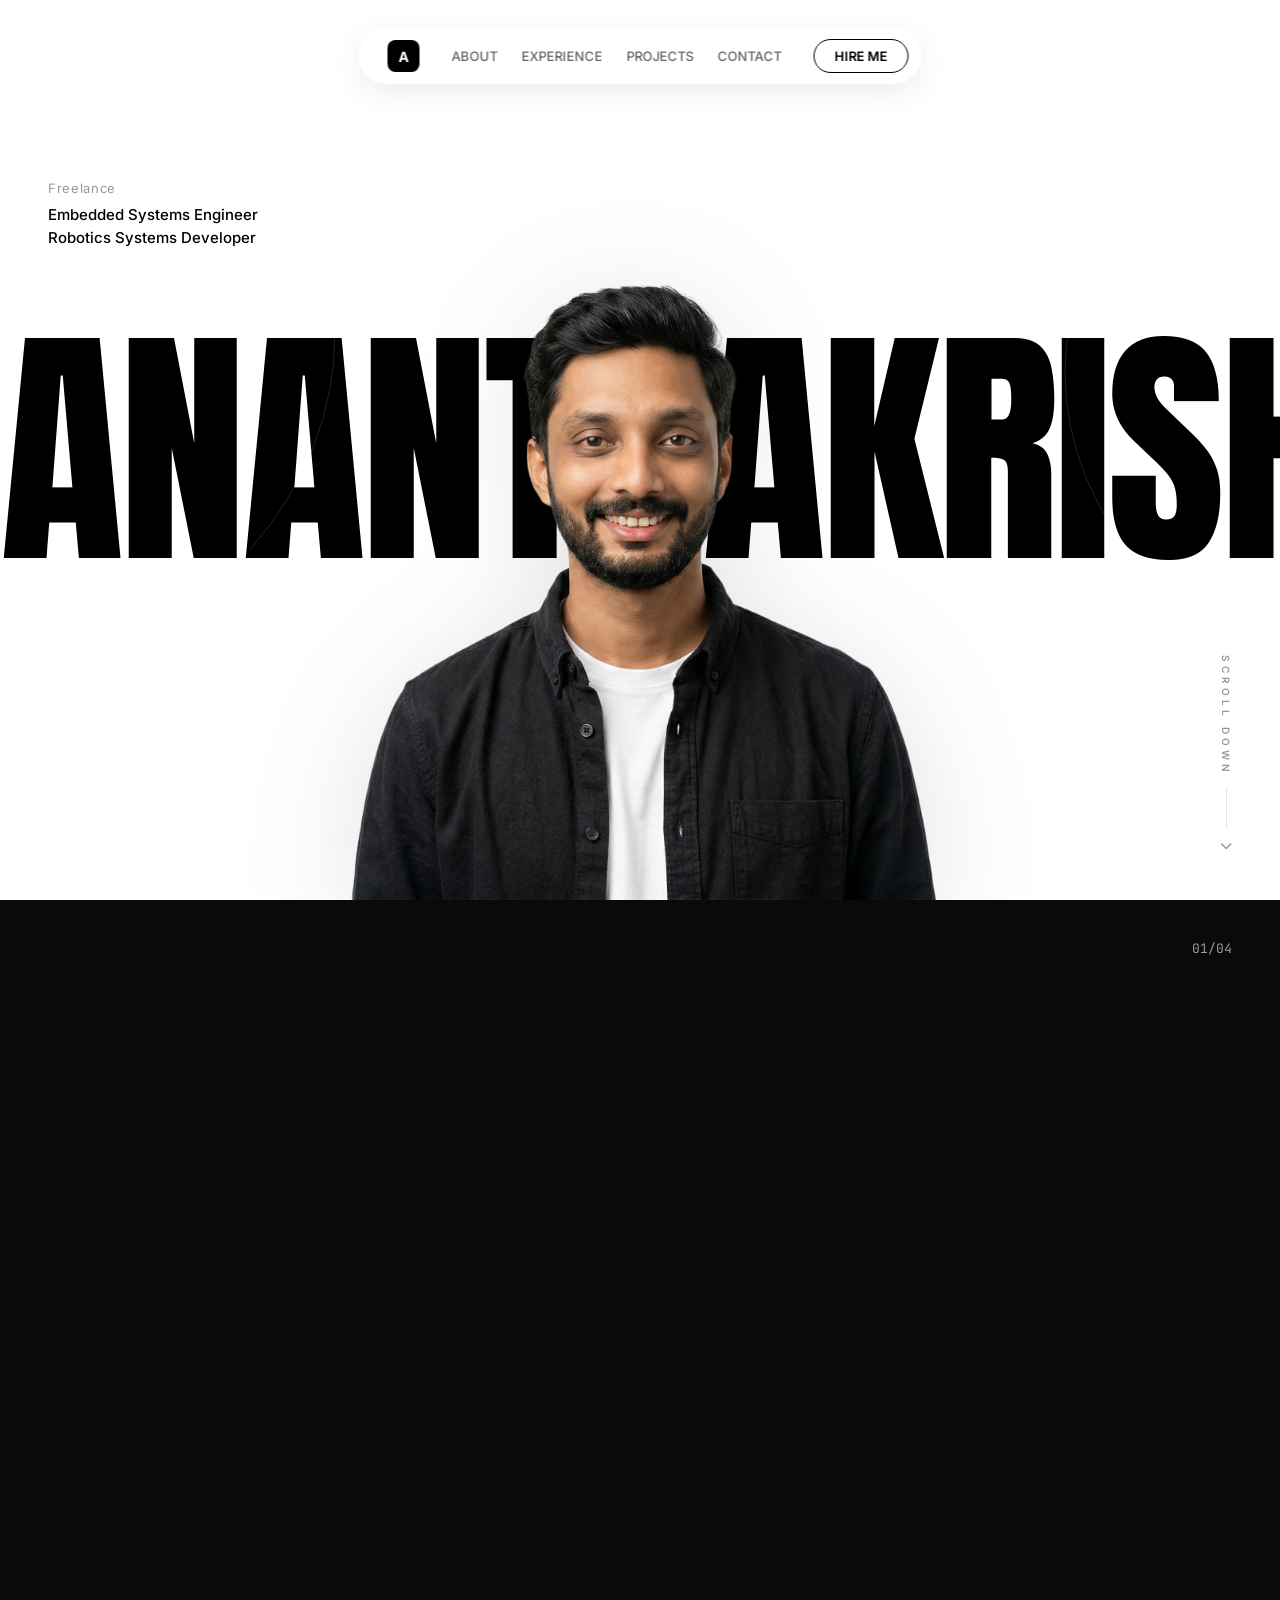
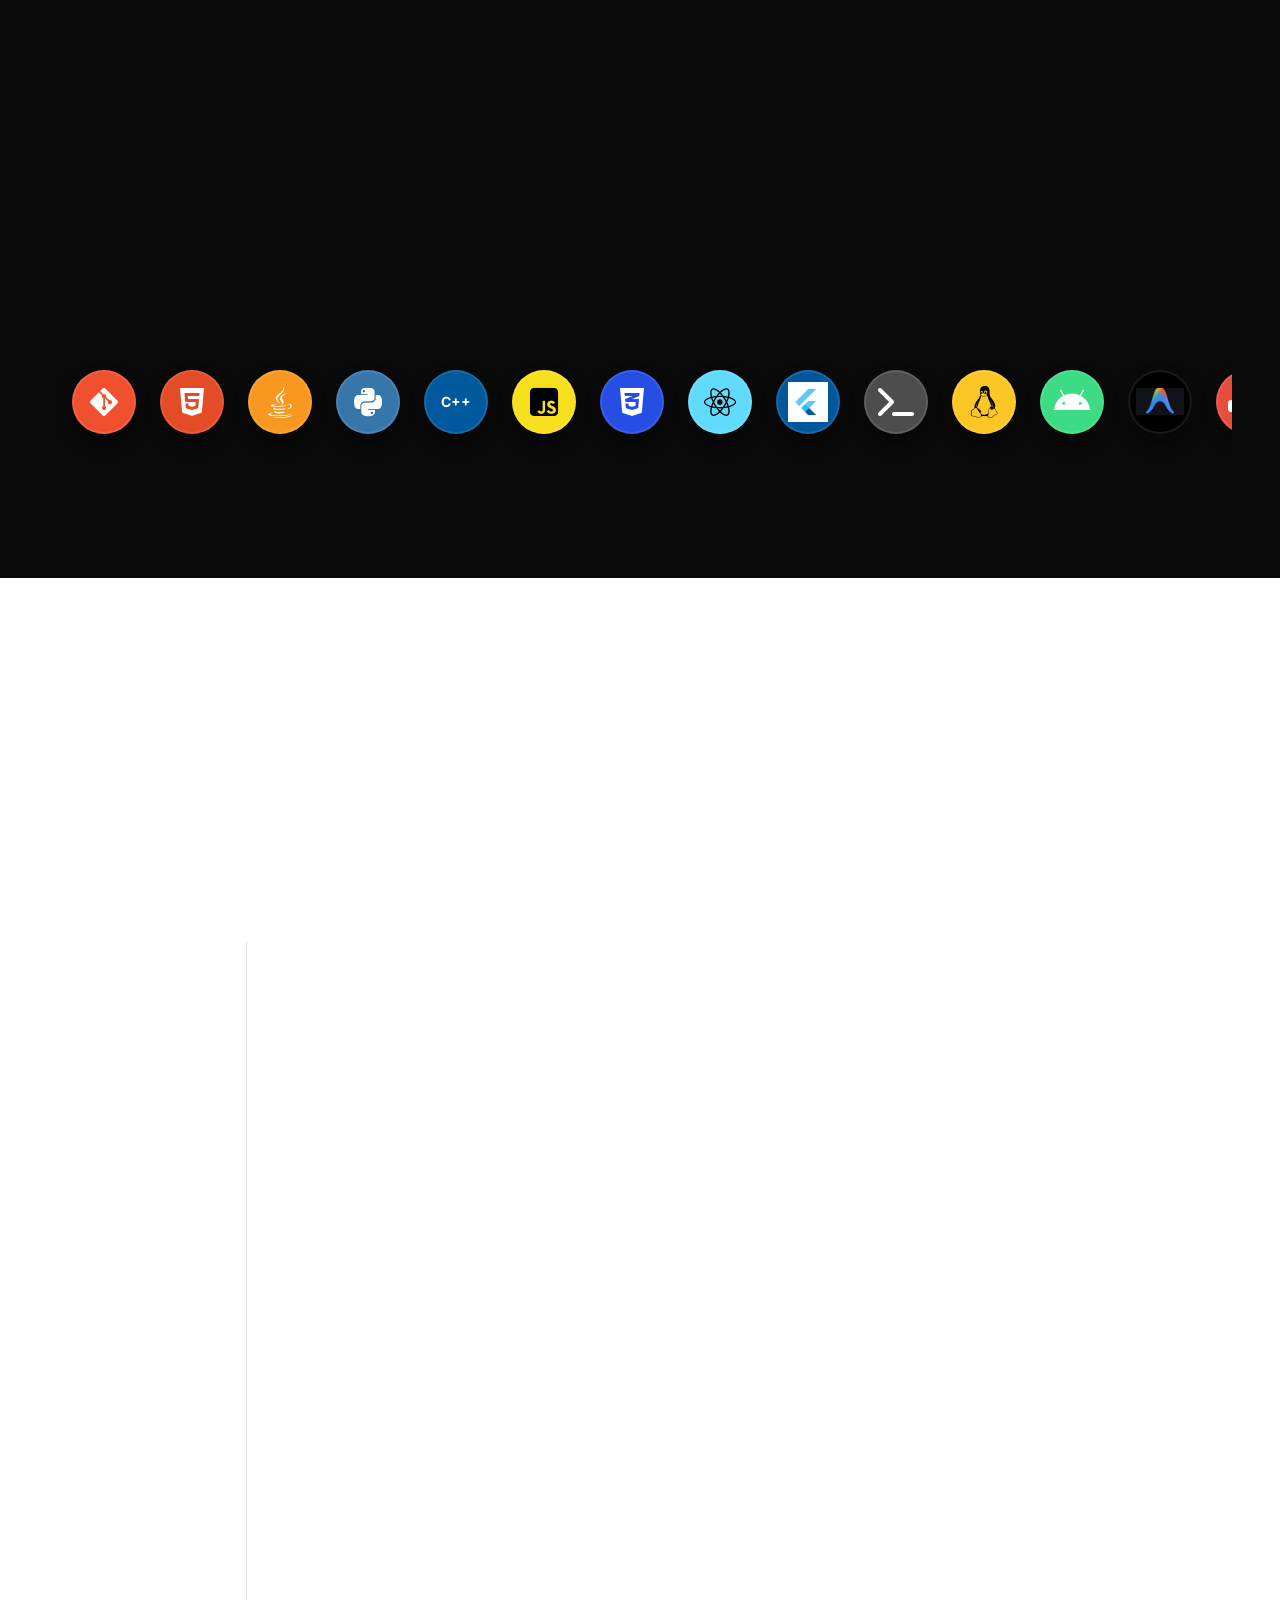
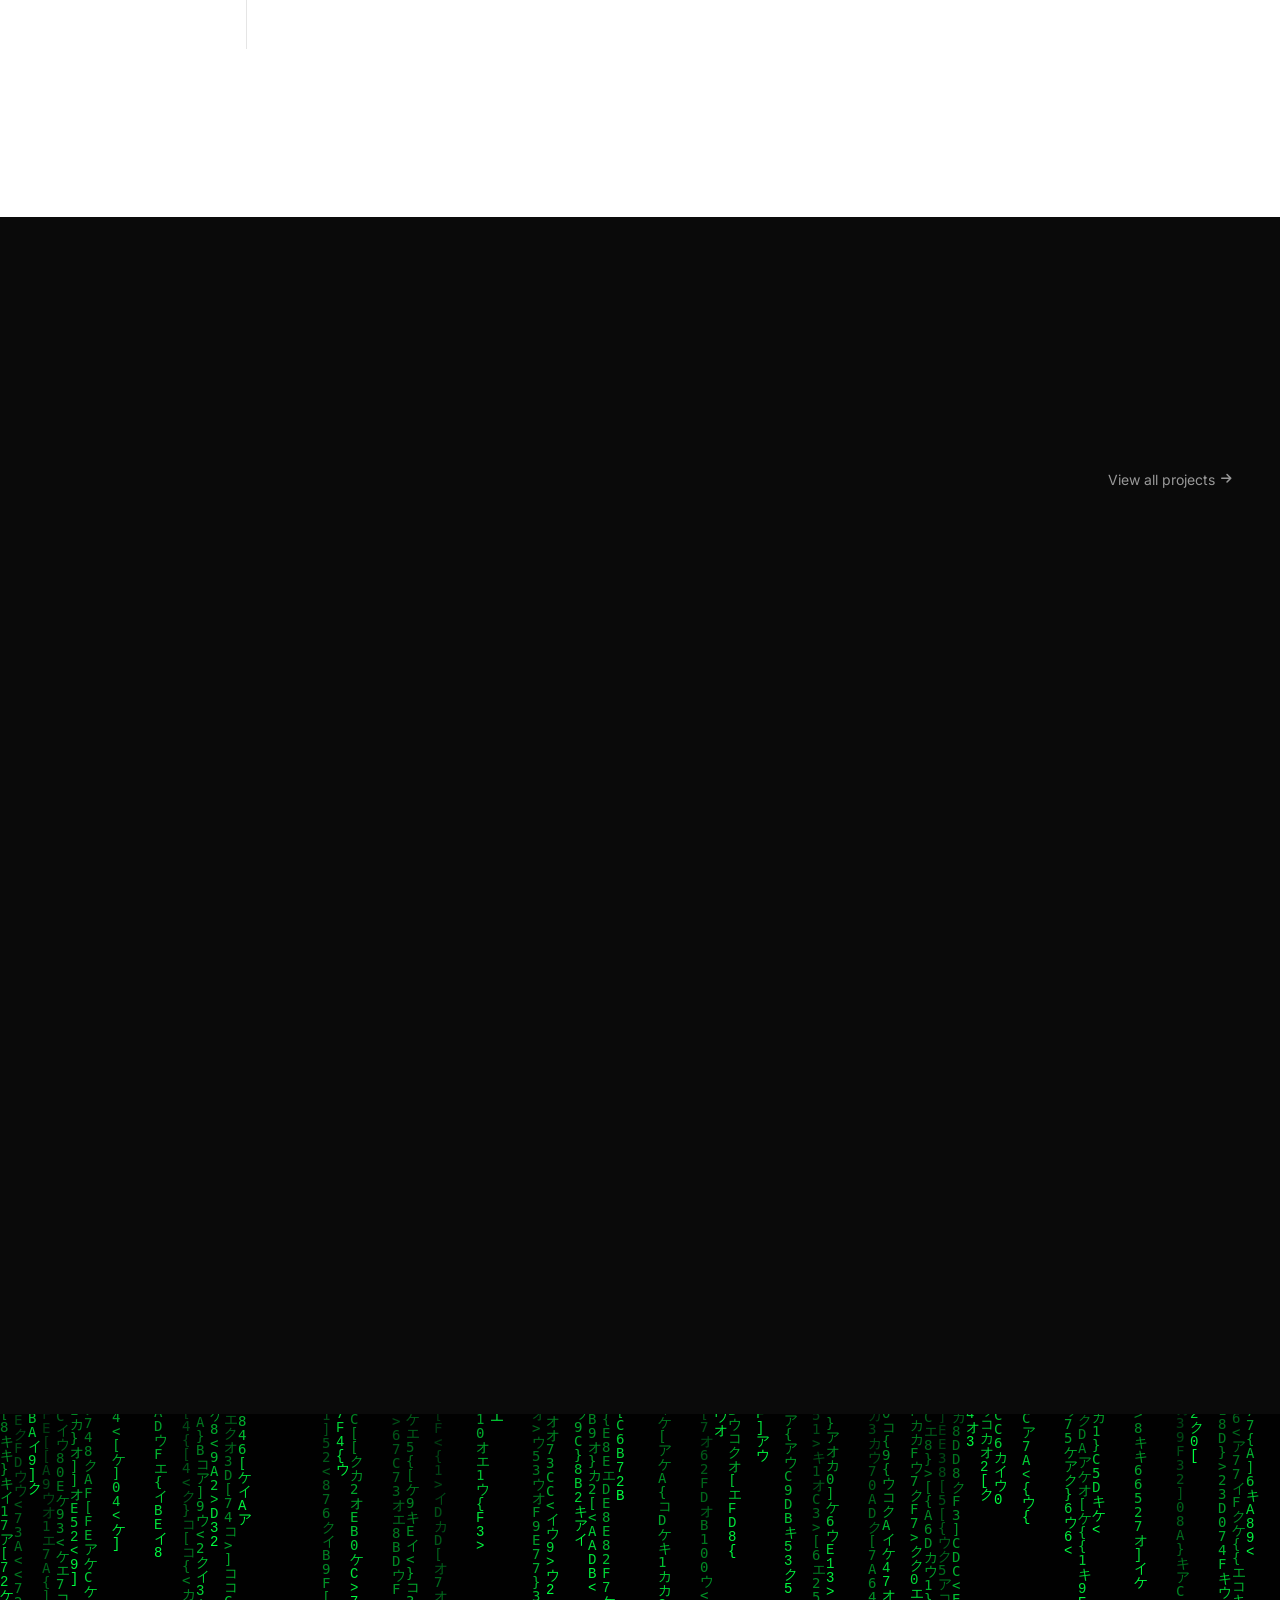
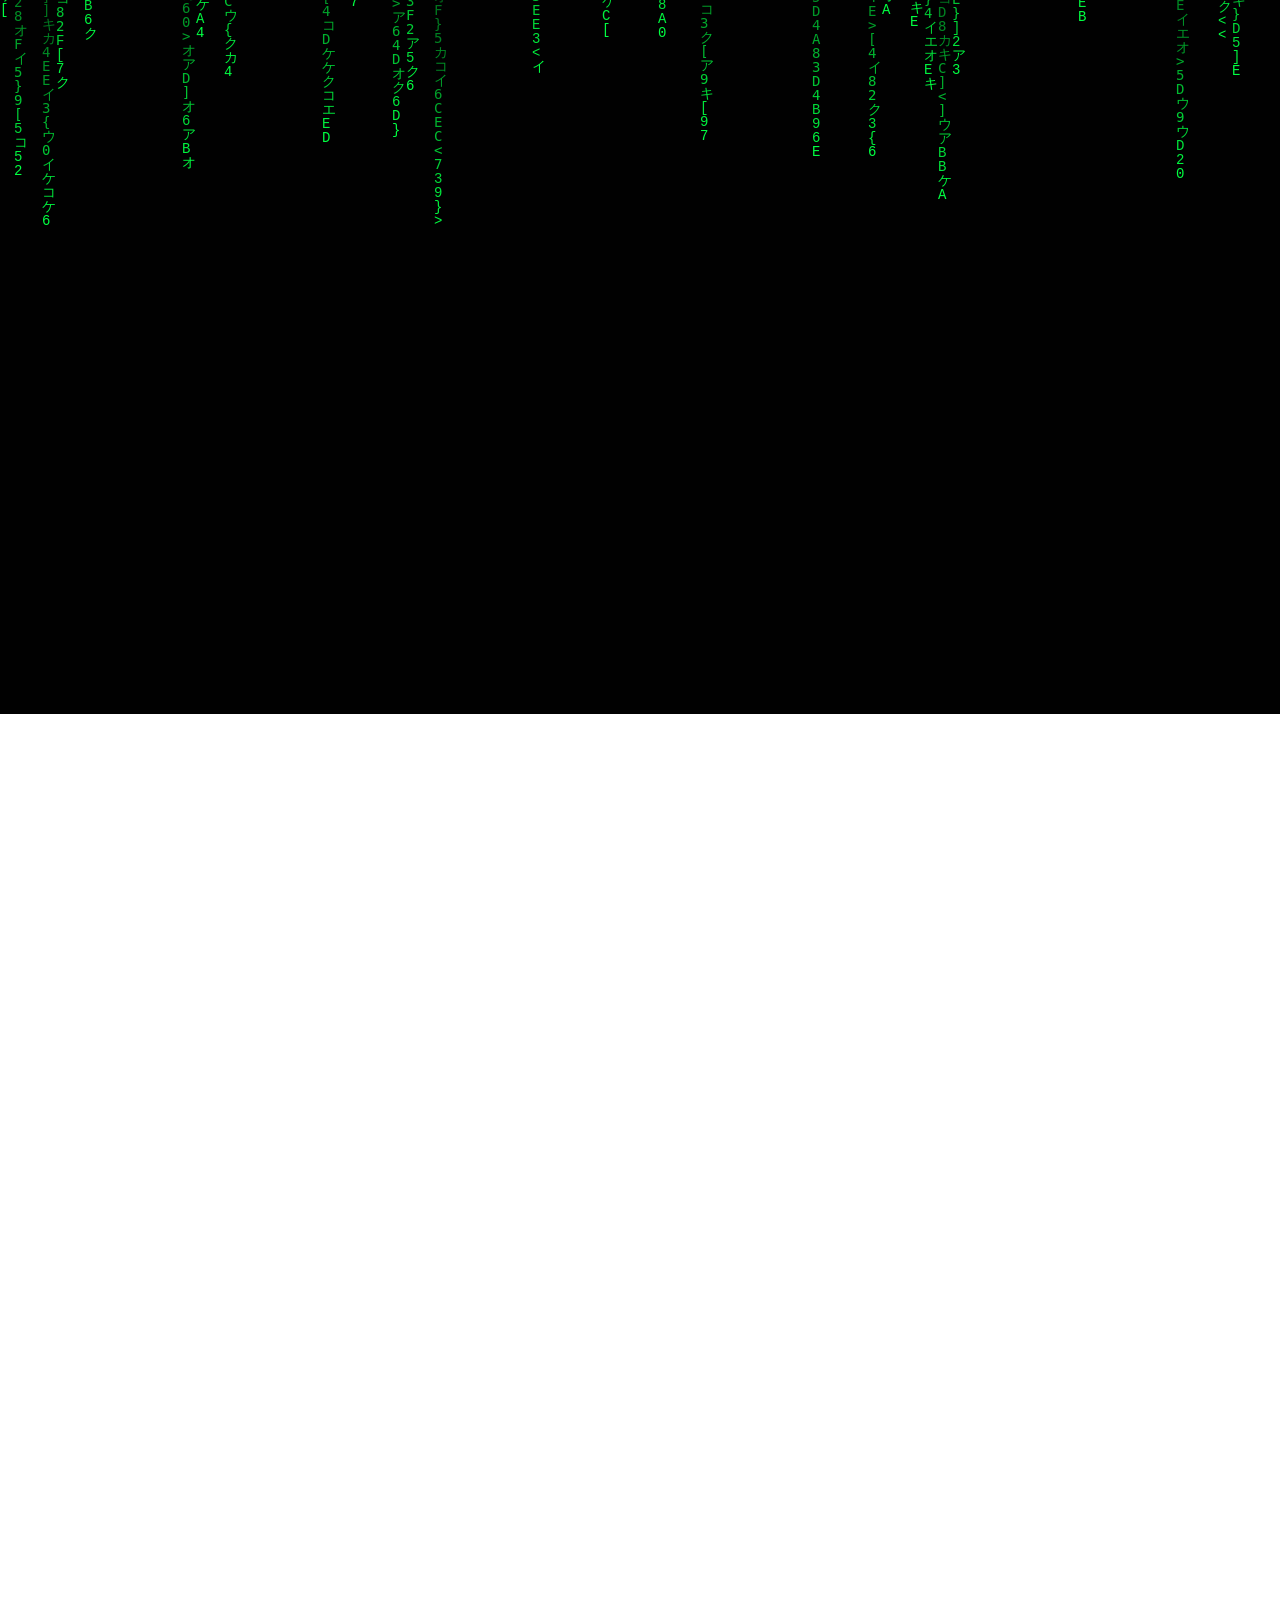
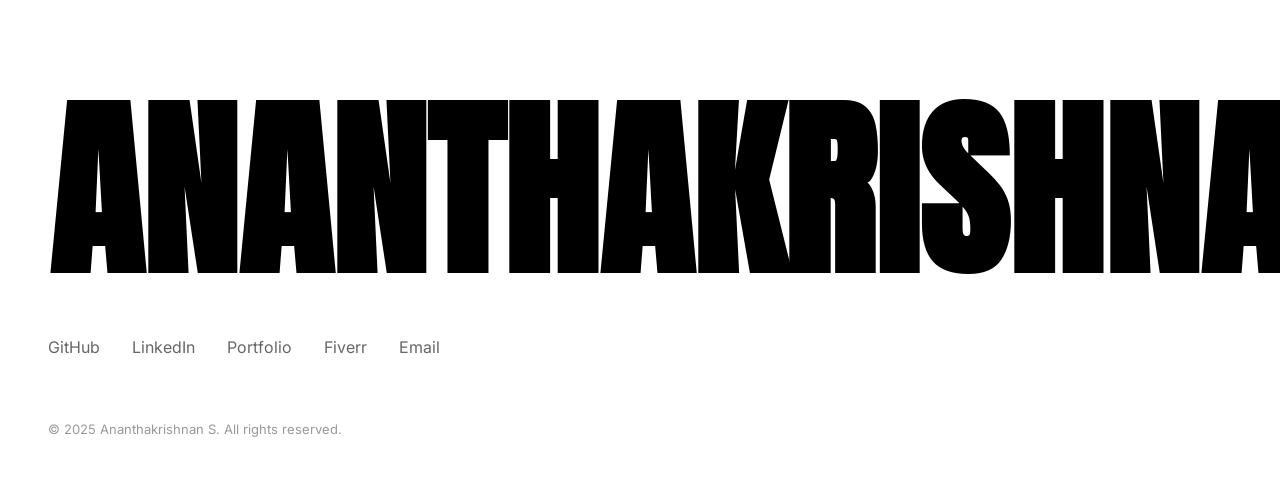
==== commit fae64f5b: "fix(snake): improve responsiveness and update speed feat(mario): add retro mario platformer minigame" ====
--- a/index.html
+++ b/index.html
@@ -1498,6 +1498,9 @@
           <button onclick="runMobileCmd('play snake')"
             style="background:#1a1a1a; color:#ffbd2e; border:1px solid #333; padding:8px 12px; border-radius:4px; font-size:12px; cursor:pointer;">play
             snake</button>
+          <button onclick="runMobileCmd('play mario')"
+            style="background:#1a1a1a; color:#5c94fc; border:1px solid #333; padding:8px 12px; border-radius:4px; font-size:12px; cursor:pointer;">play
+            mario</button>
           <button onclick="runMobileCmd('clear')"
             style="background:#1a1a1a; color:#ff5f56; border:1px solid #333; padding:8px 12px; border-radius:4px; font-size:12px; cursor:pointer;">clear</button>
         </div>
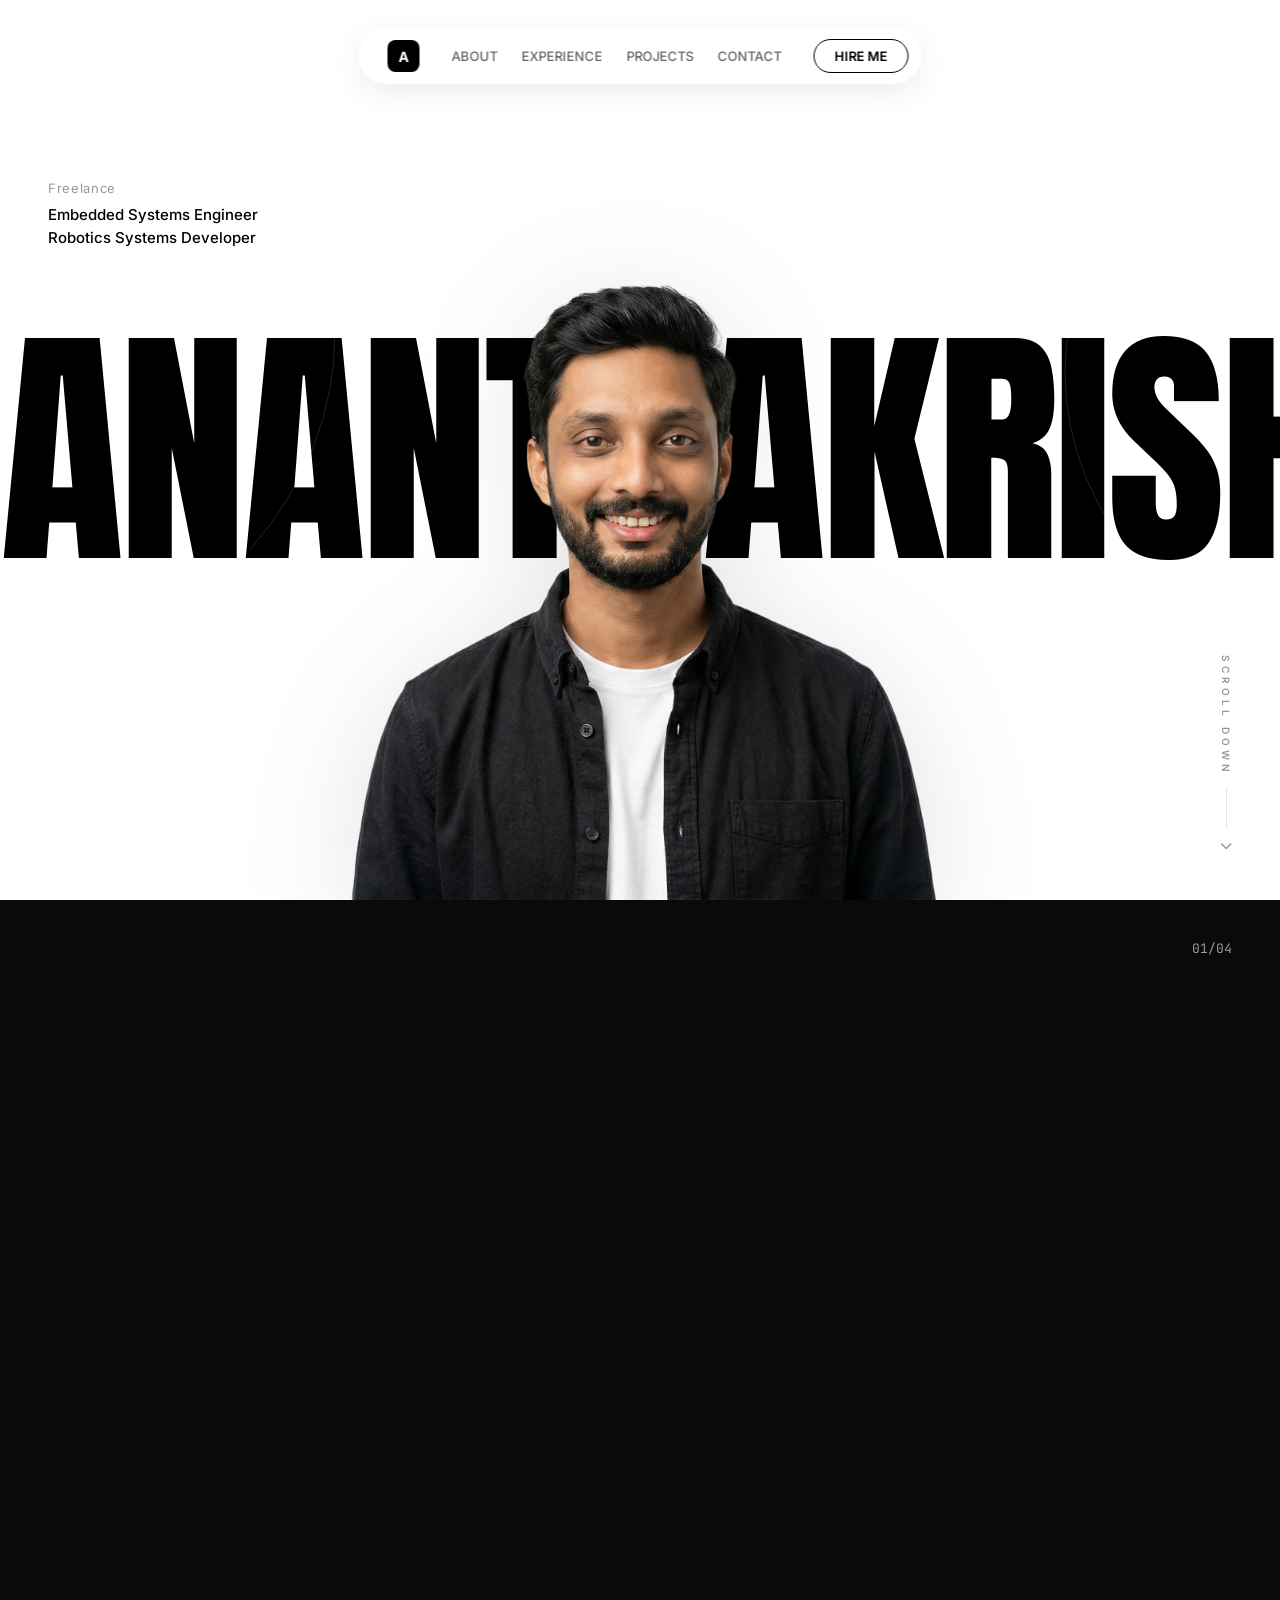
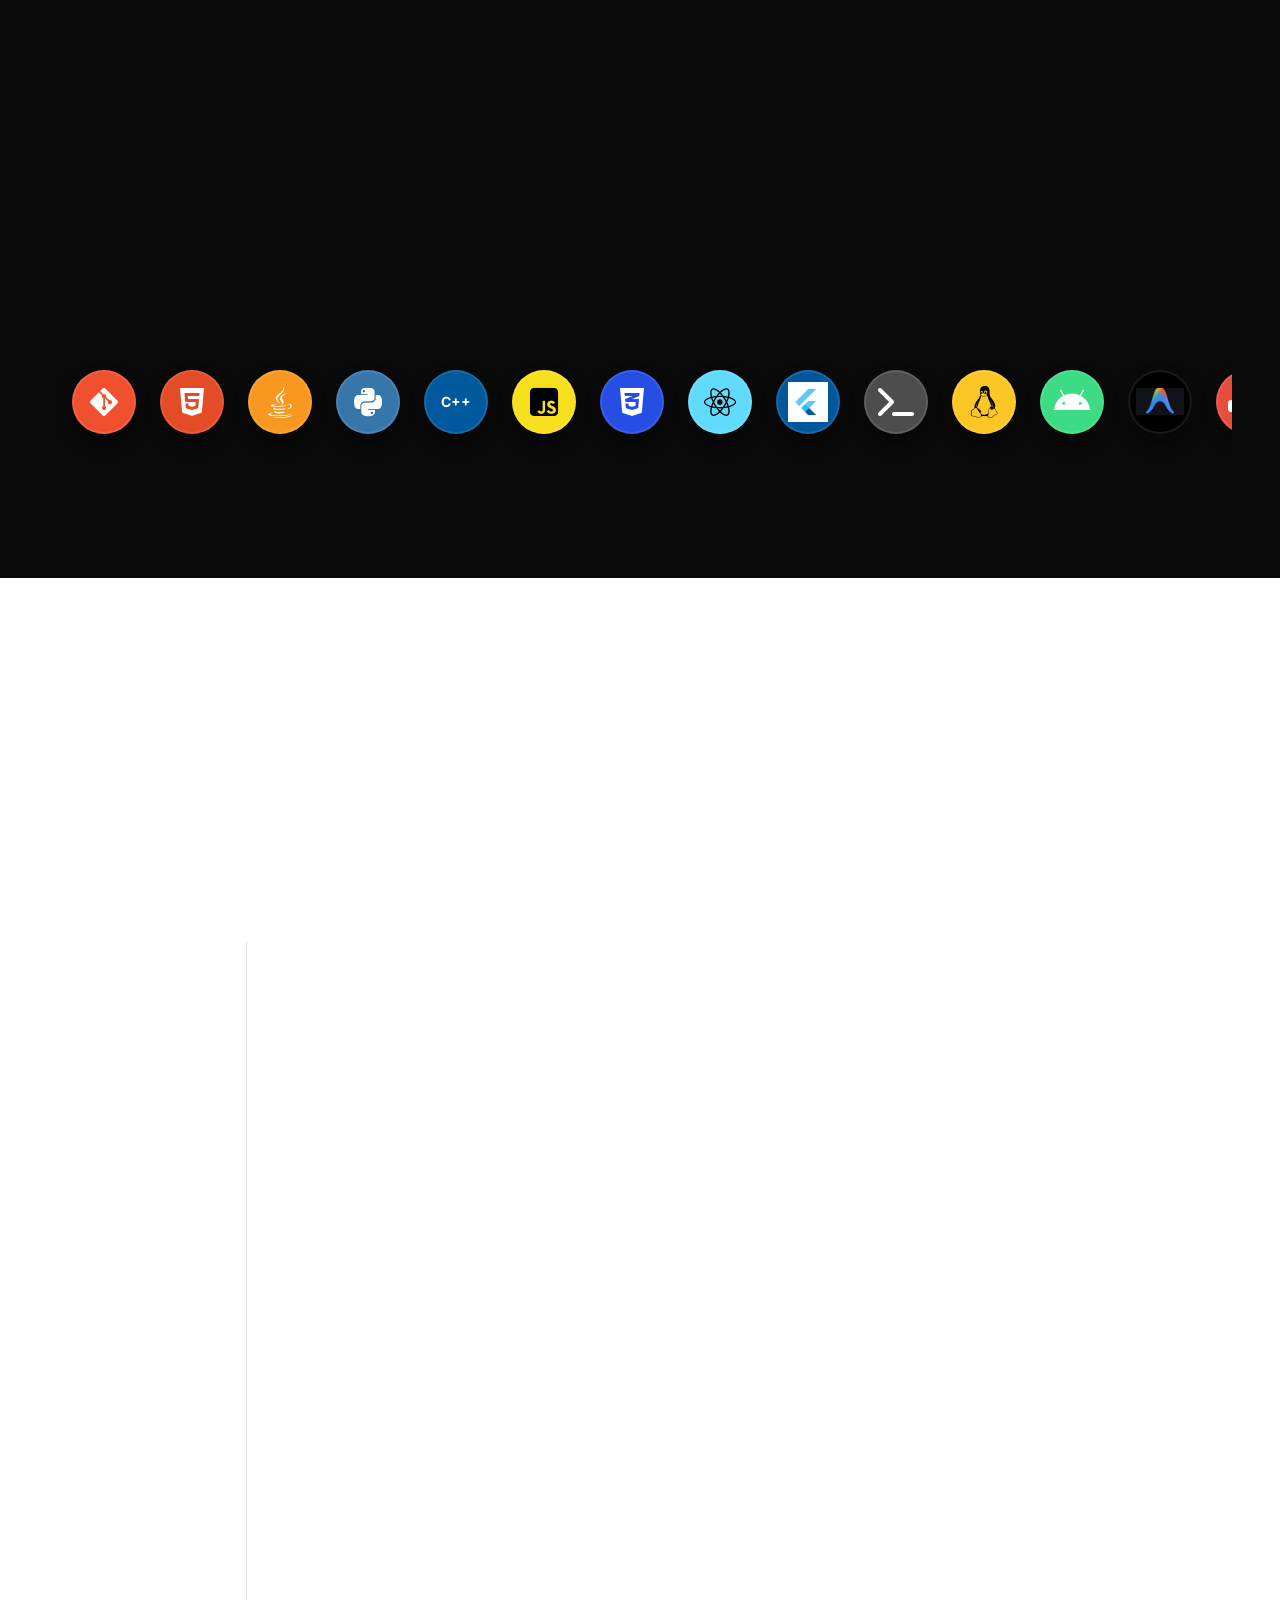
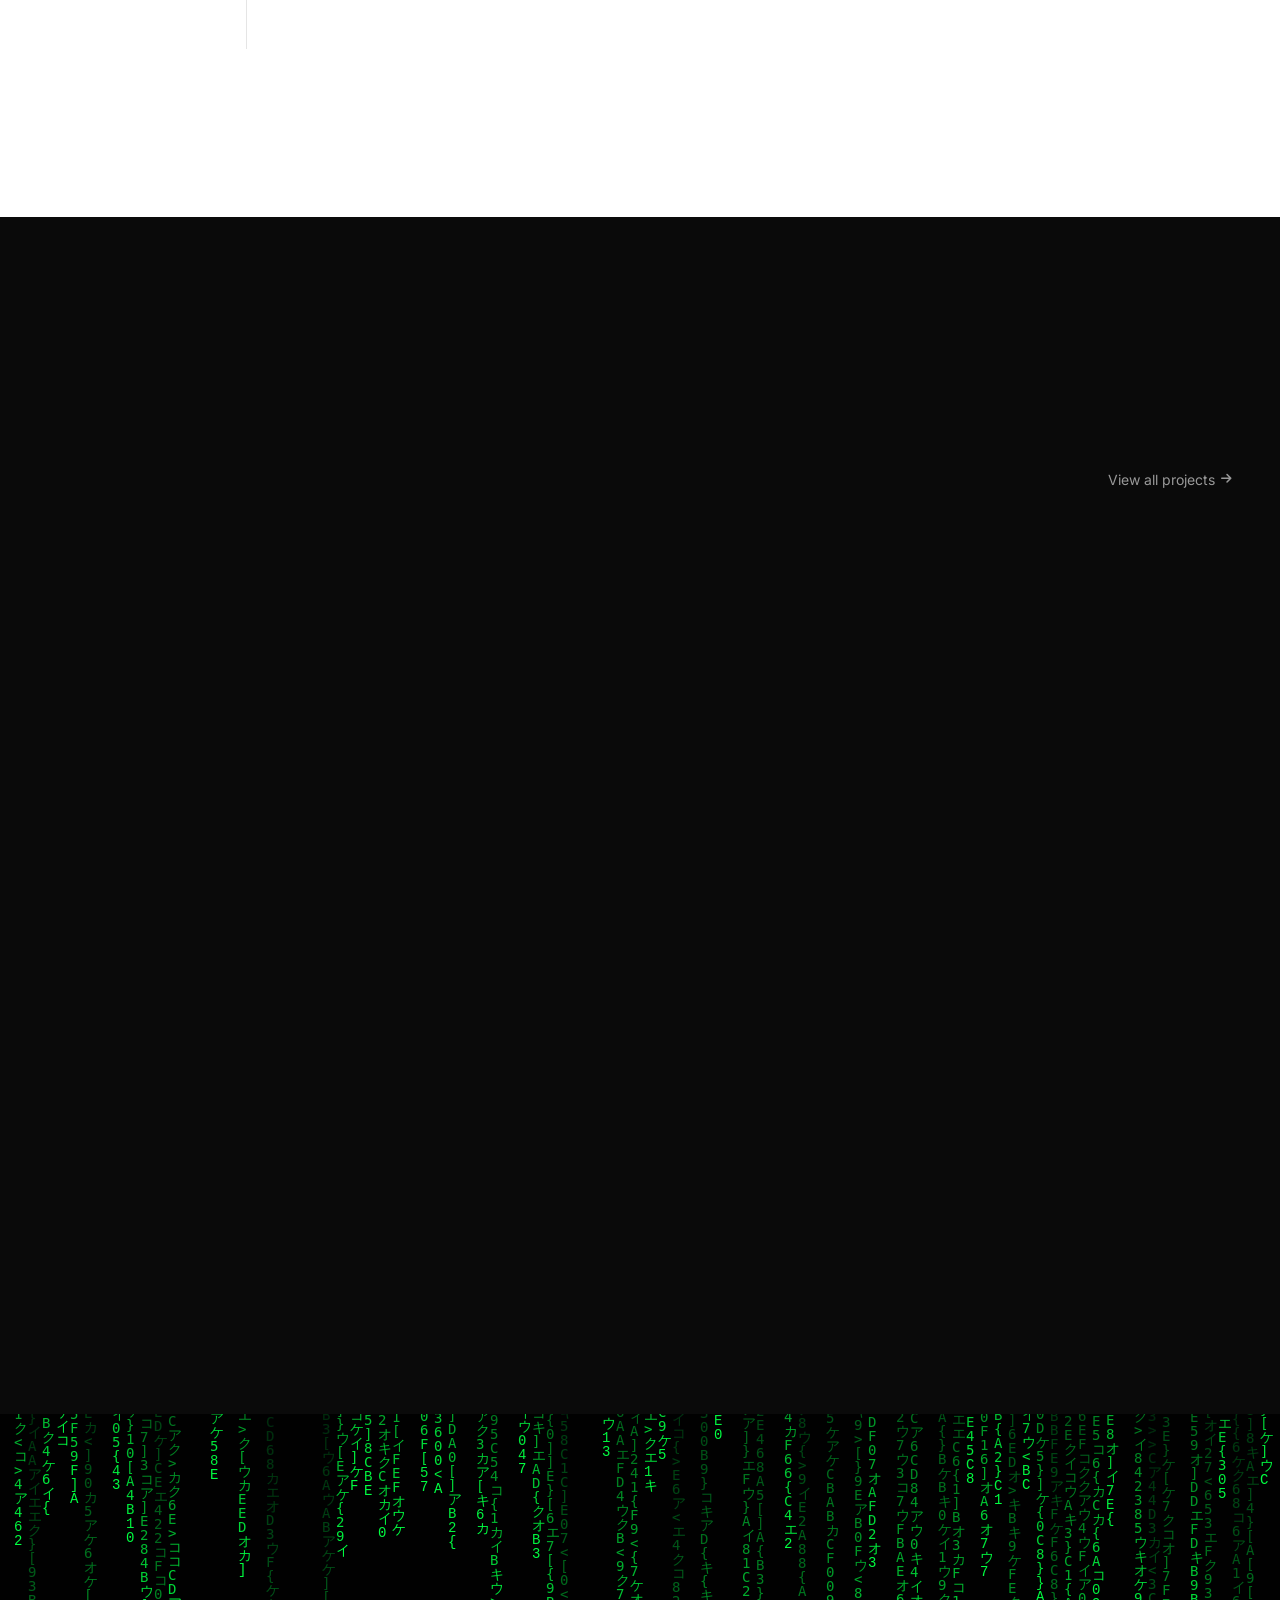
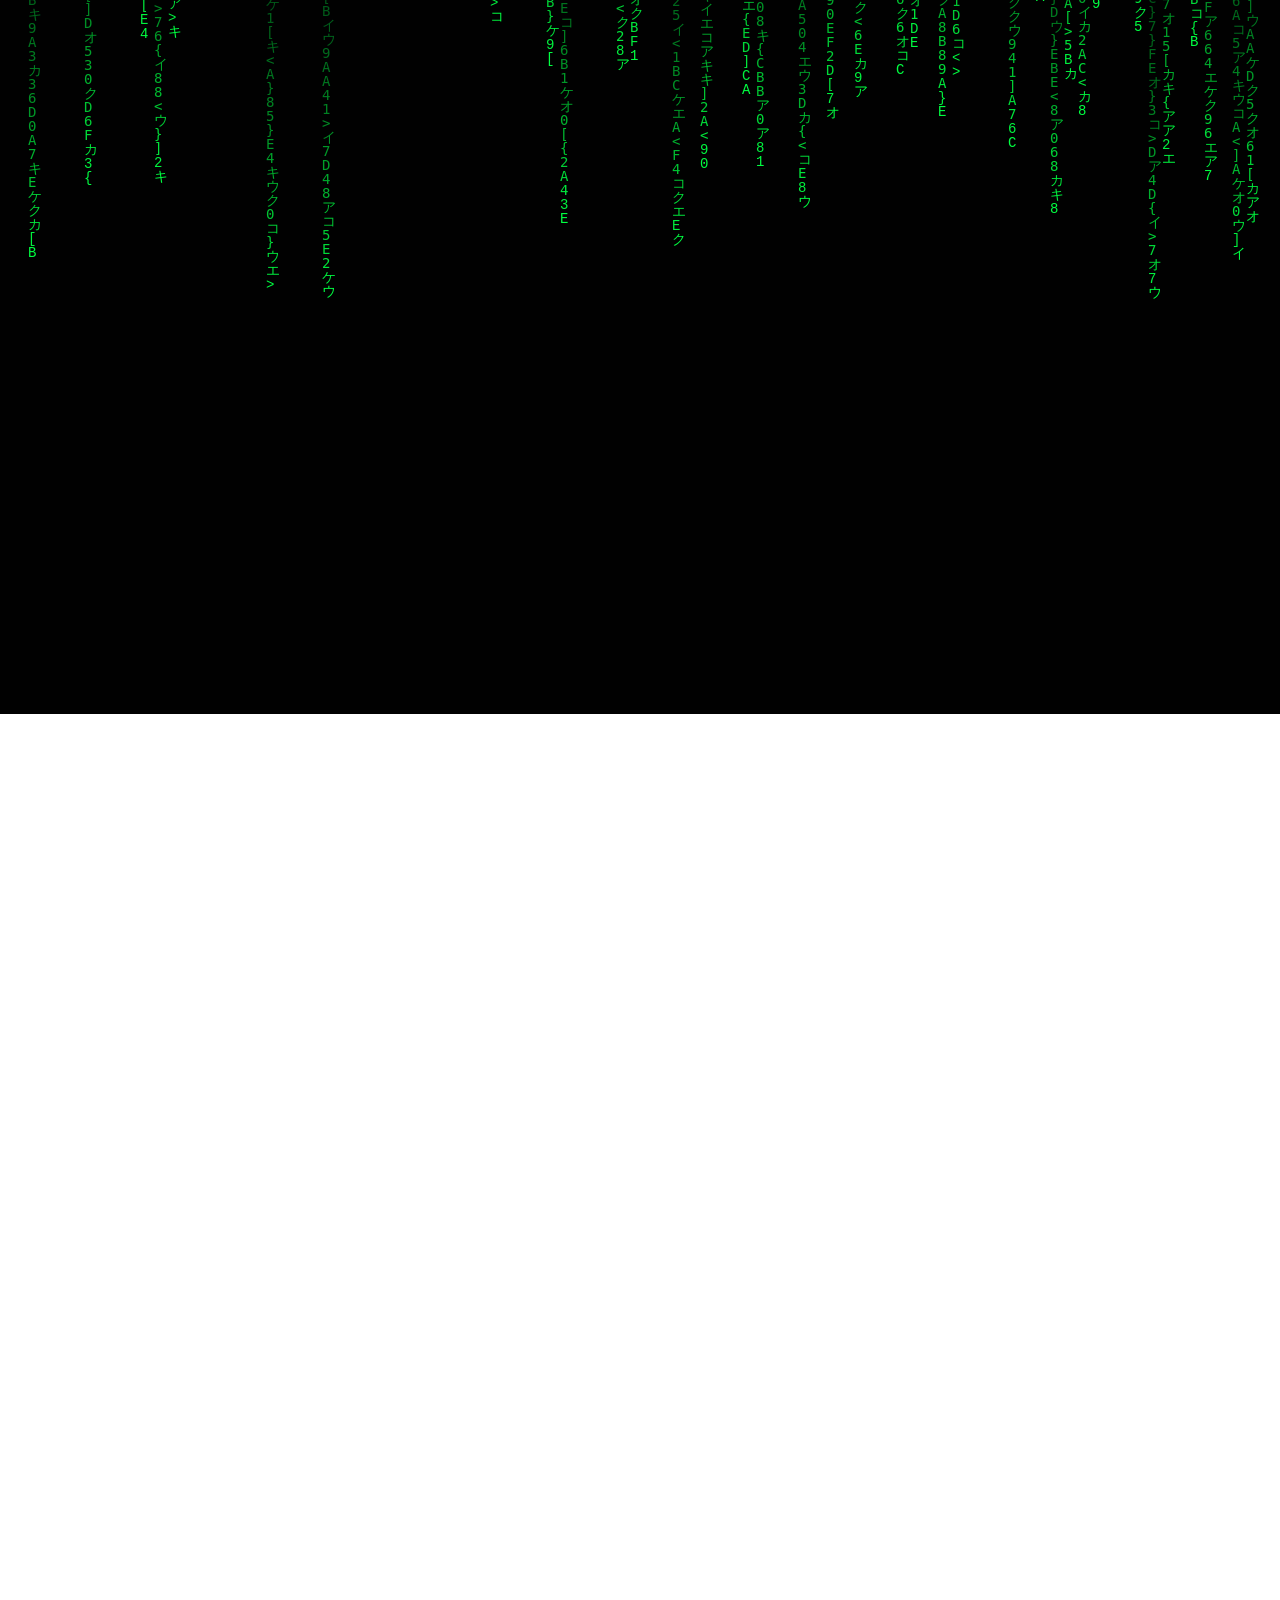
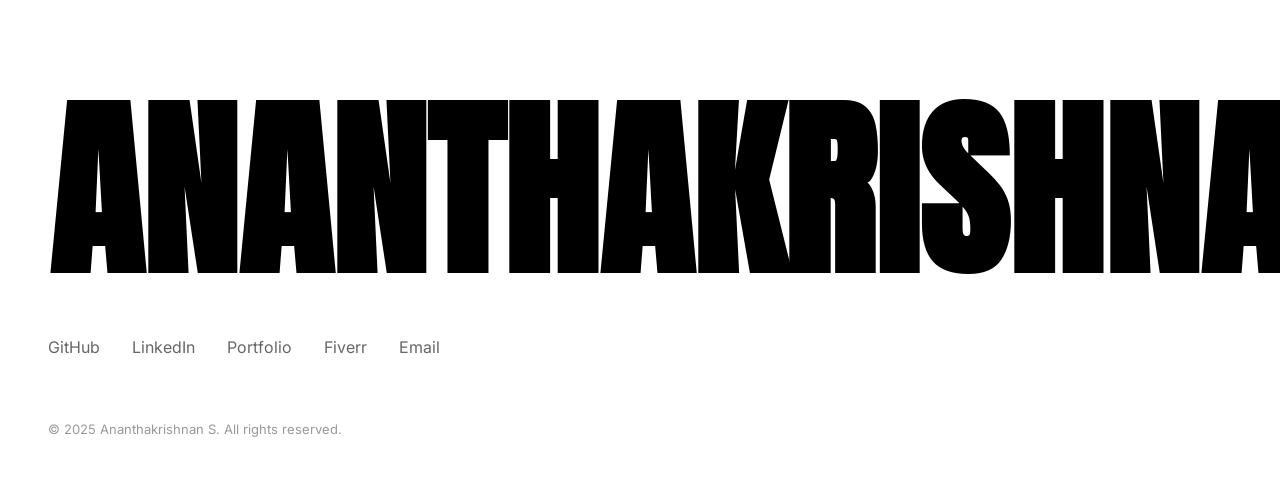
==== commit a16686e8: "chore(seo): update metadata and add json-ld schema" ====
--- a/index.html
+++ b/index.html
@@ -4,9 +4,28 @@
 <head>
   <meta charset="UTF-8">
   <meta name="viewport" content="width=device-width, initial-scale=1.0">
-  <title>Ananthakrishnan S | Embedded Systems & Robotics Engineer</title>
+  <title>Ananthakrishnan S | Robotics & Embedded Systems Engineer | NukeLabs</title>
   <meta name="description"
-    content="Portfolio of Ananthakrishnan S — Embedded Systems Engineer, Robotics Developer, and Applied AI Builder.">
+    content="Portfolio of Ananthakrishnan S – Robotics, Embedded Systems, AI, and CTO at Nuke Labs. Projects include ROS2 robotics, ESP32 systems, computer vision, and AI automation.">
+
+  <!-- Structured Data (SEO) -->
+  <script type="application/ld+json">
+  {
+   "@context": "https://schema.org",
+   "@type": "Person",
+   "name": "Ananthakrishnan S",
+   "jobTitle": "Chief Technology Officer",
+   "worksFor": {
+     "@type": "Organization",
+     "name": "Nuke Labs"
+   },
+   "url": "https://ananthakrishnan.dev",
+   "sameAs": [
+     "https://linkedin.com/in/ananthakrishnan754",
+     "https://github.com/ananthakrishnan754"
+   ]
+  }
+  </script>
 
   <!-- Fonts -->
   <link
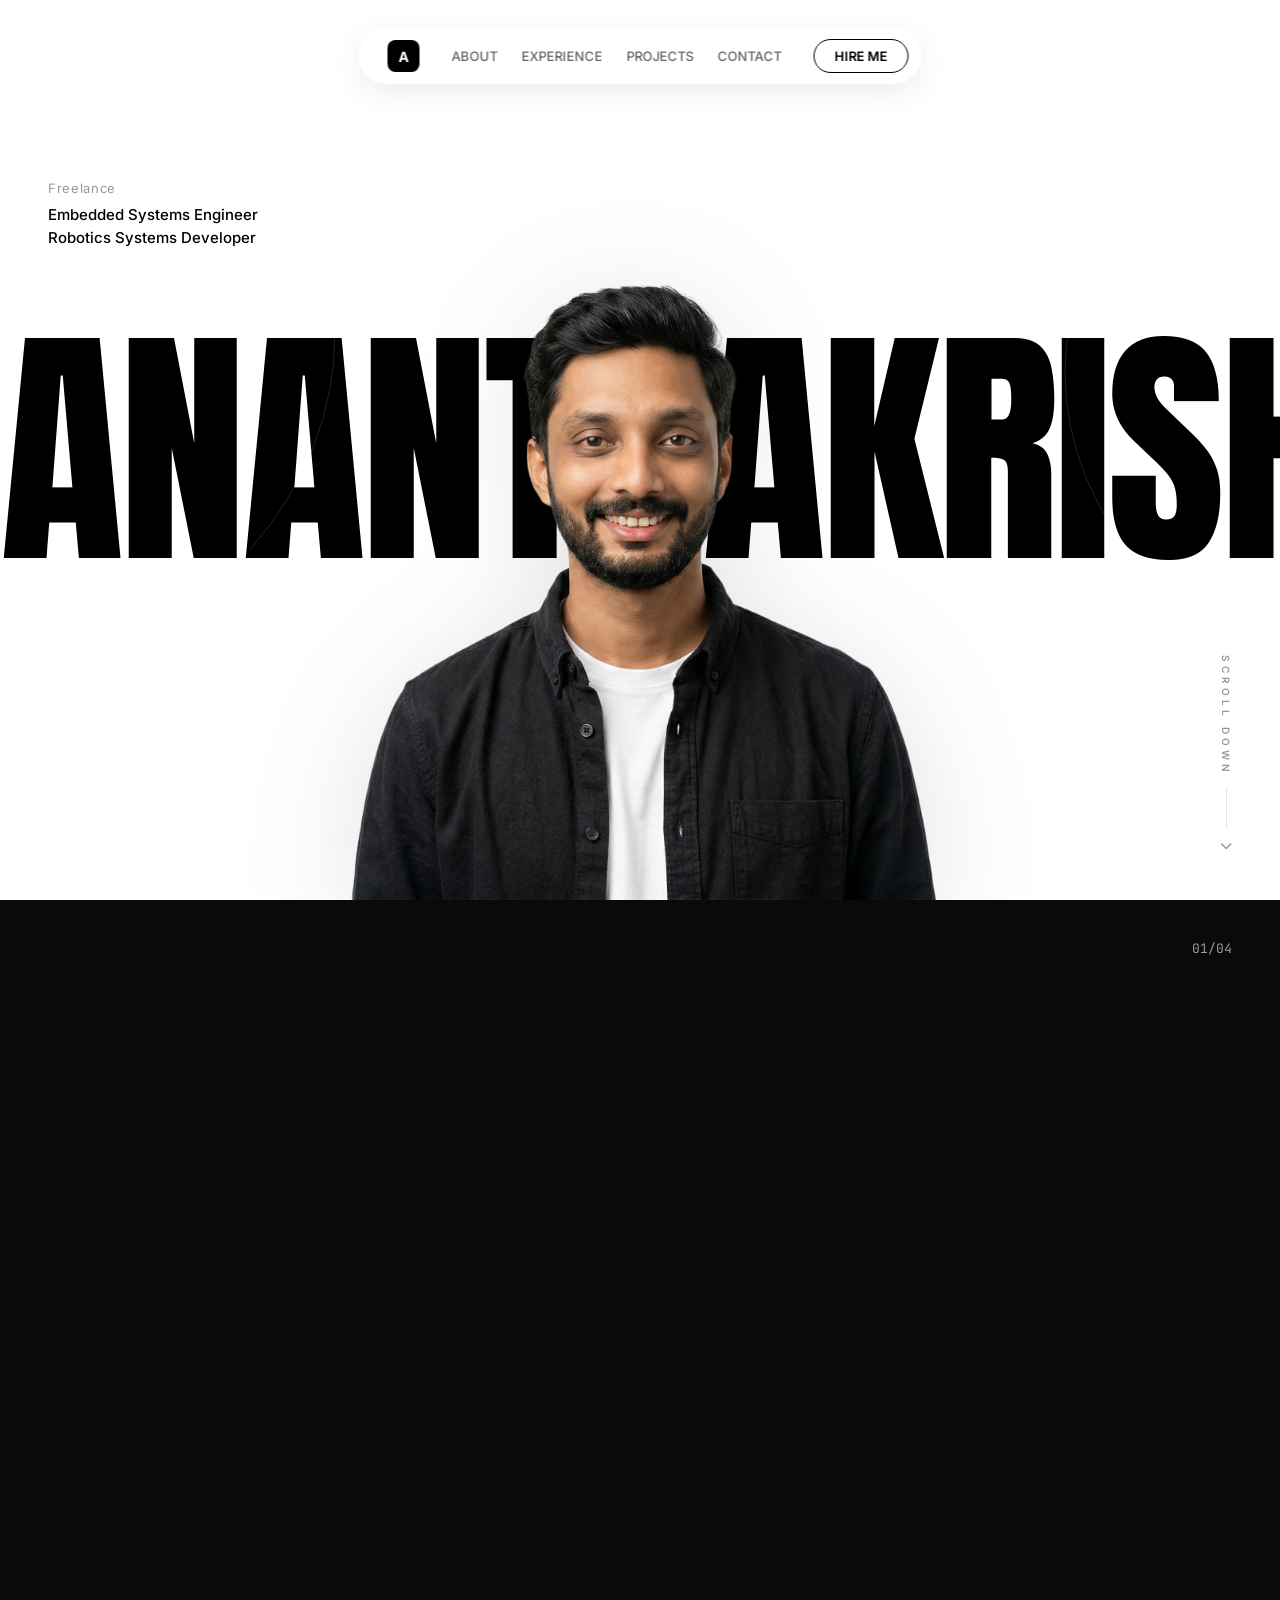
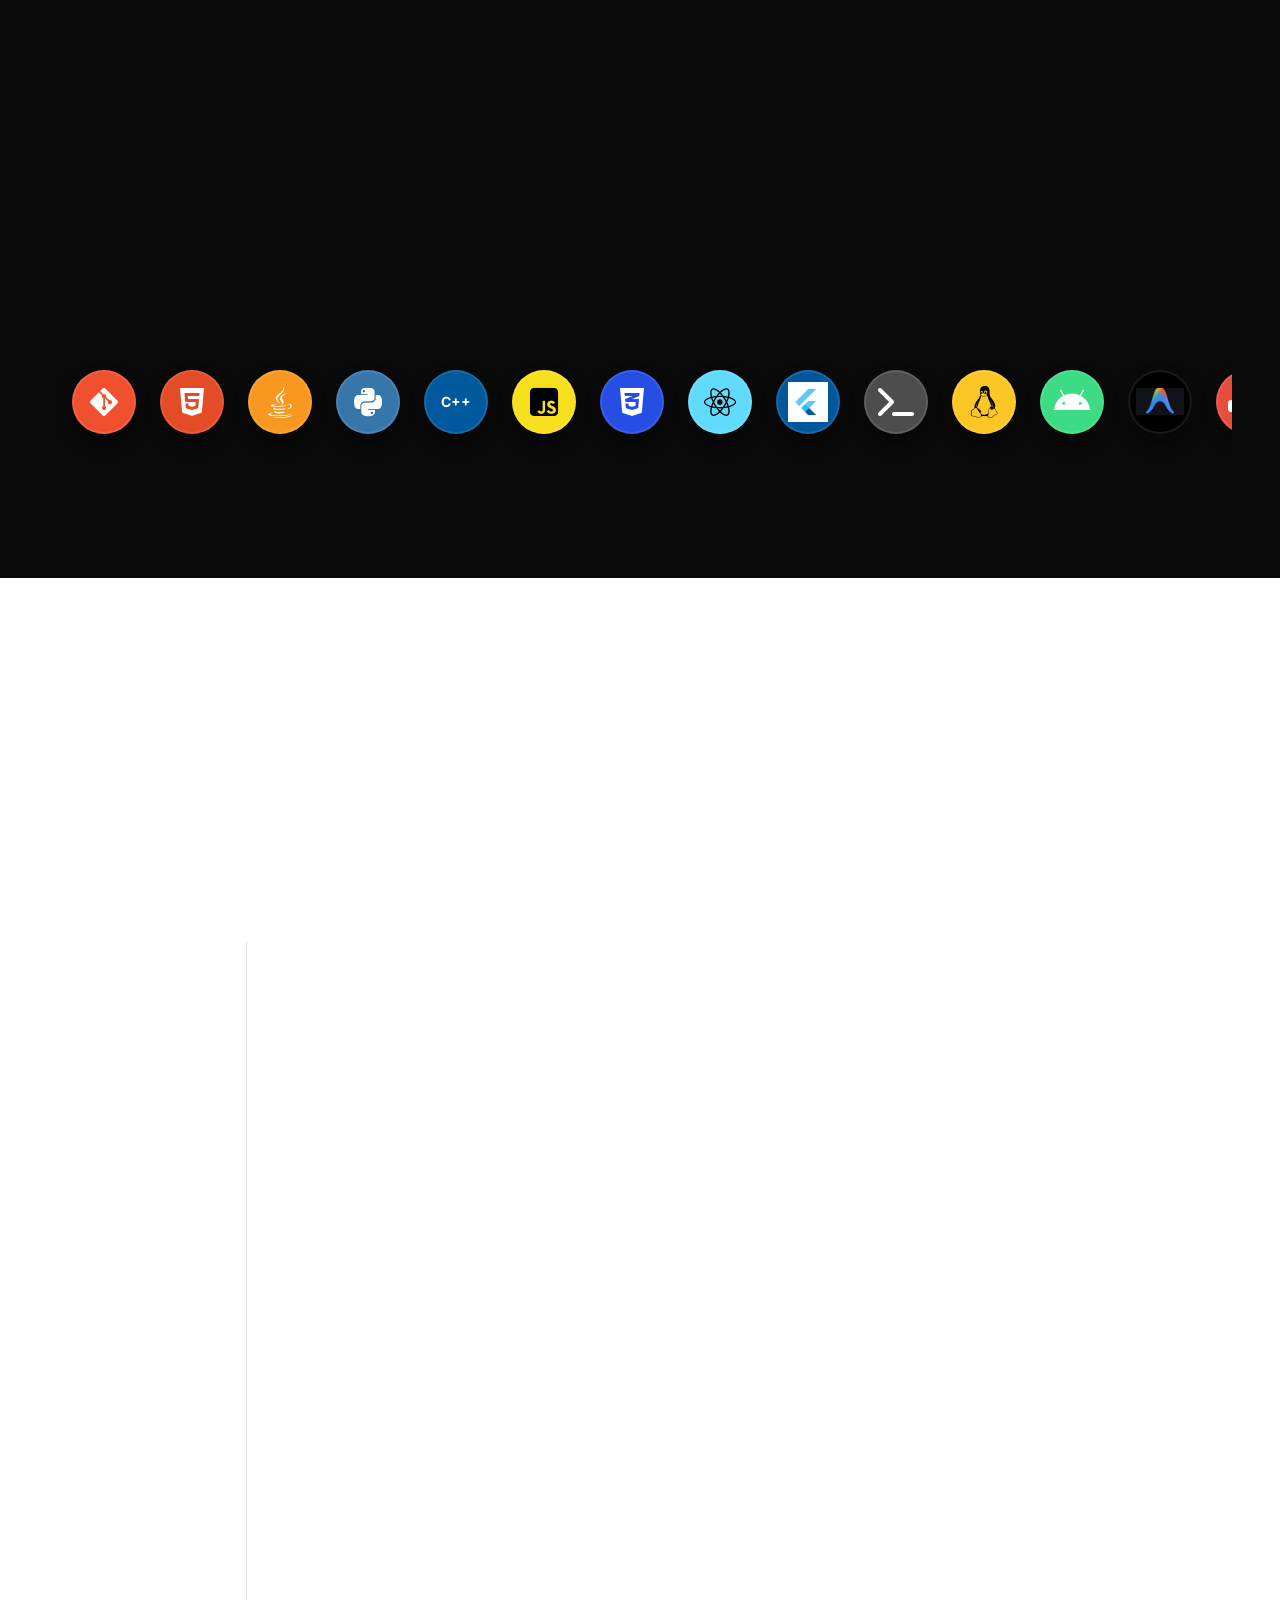
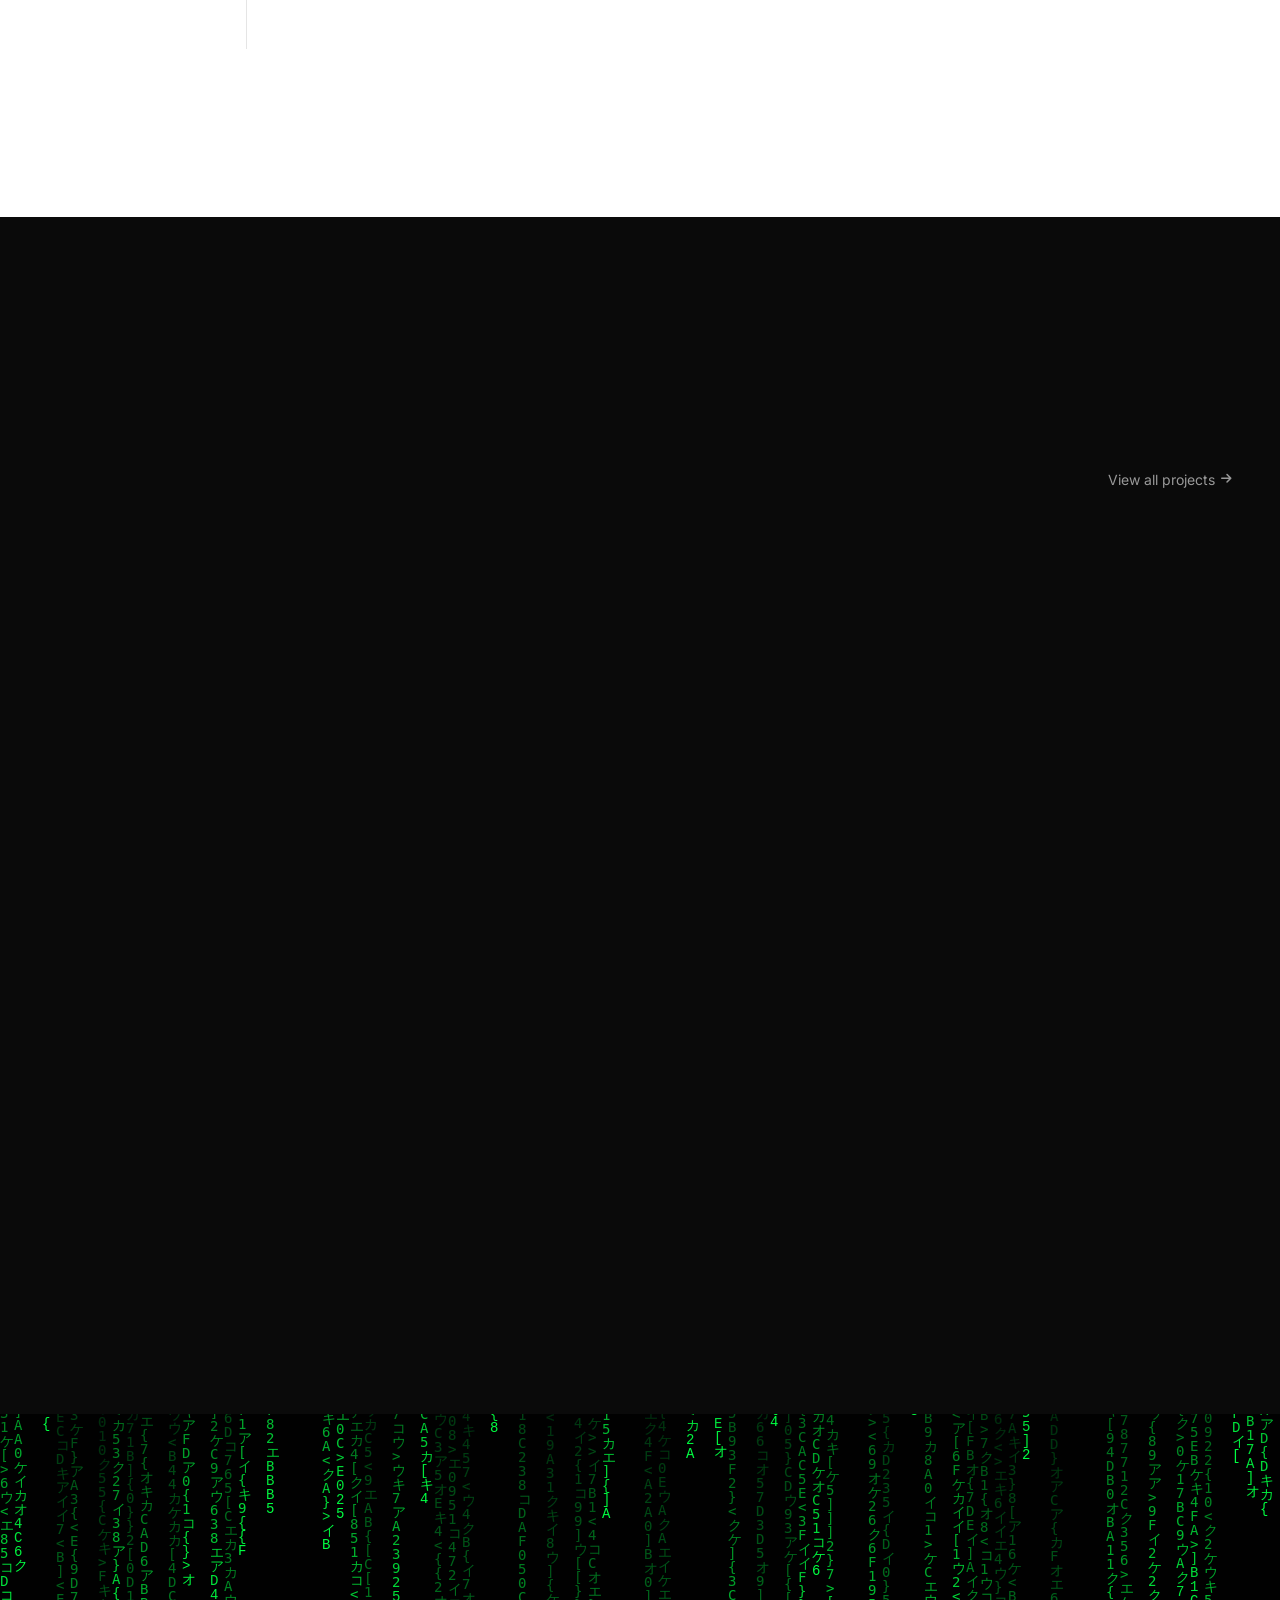
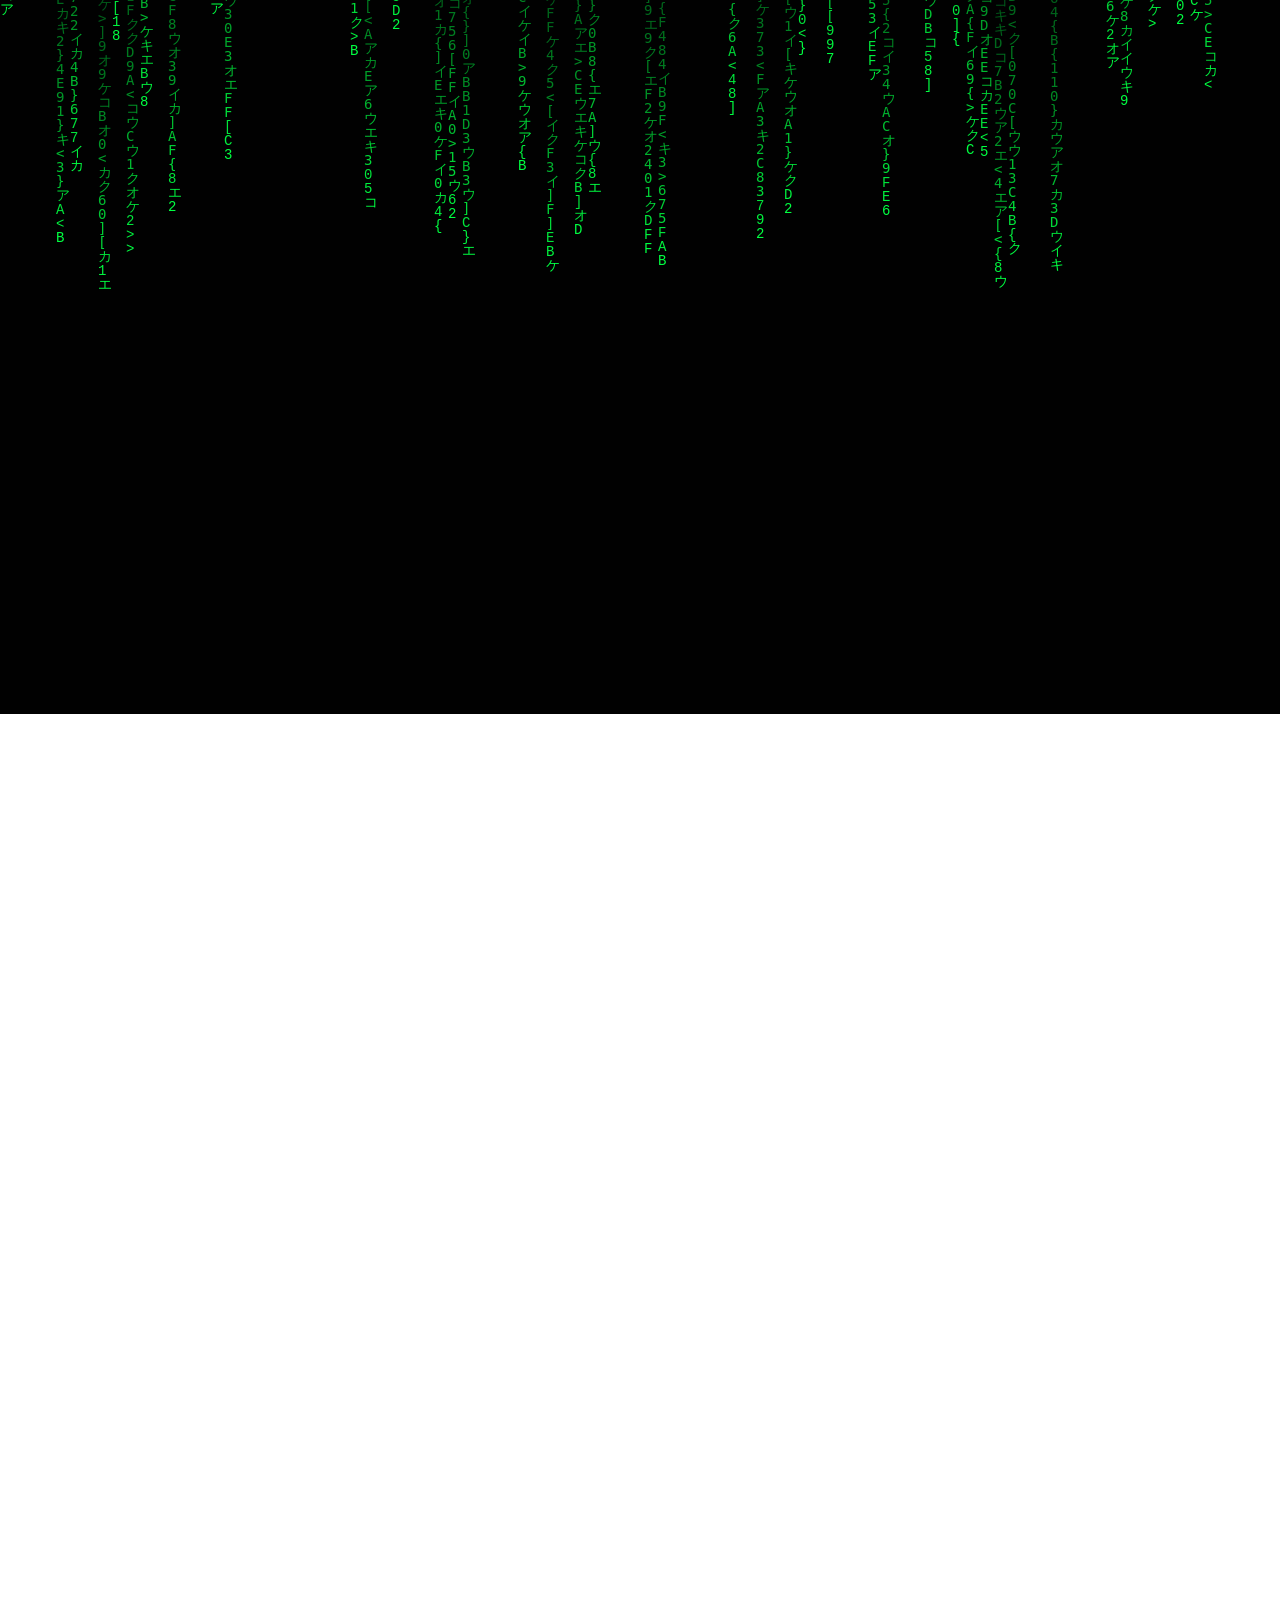
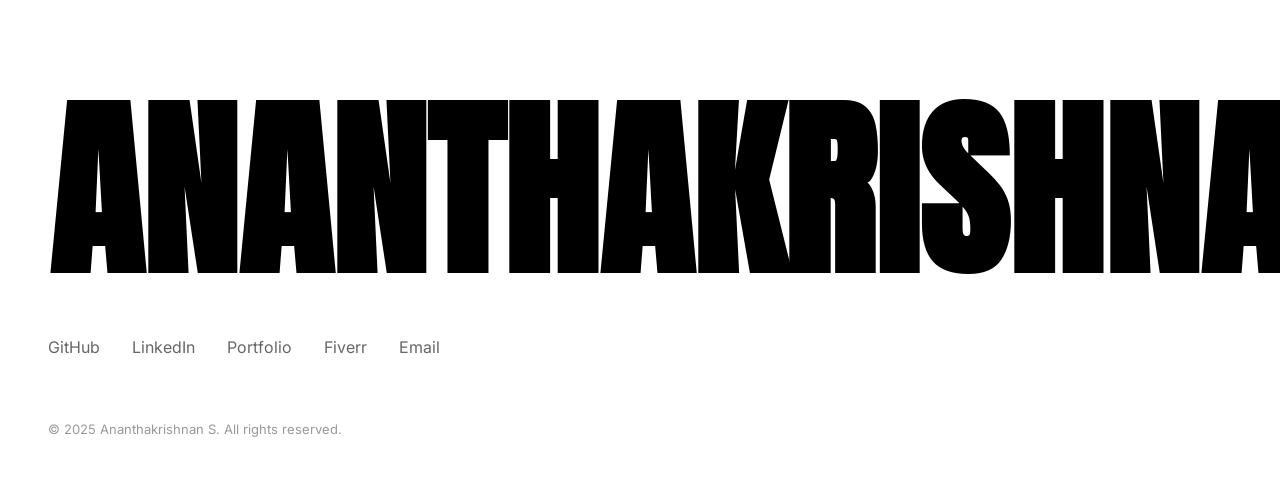
==== commit 70e61dba: "Update SEO metadata and domain to ananthakrishnans.me" ====
--- a/index.html
+++ b/index.html
@@ -4,9 +4,25 @@
 <head>
   <meta charset="UTF-8">
   <meta name="viewport" content="width=device-width, initial-scale=1.0">
-  <title>Ananthakrishnan S | Robotics & Embedded Systems Engineer | NukeLabs</title>
+  <title>Ananthakrishnan S | CTO at NukeLabs | Robotics & Embedded Systems Engineer</title>
   <meta name="description"
-    content="Portfolio of Ananthakrishnan S – Robotics, Embedded Systems, AI, and CTO at Nuke Labs. Projects include ROS2 robotics, ESP32 systems, computer vision, and AI automation.">
+    content="Portfolio of Ananthakrishnan S – CTO at NukeLabs. Specializing in Robotics, Embedded Systems, AI, and automation. Discover Ananthakrishnan's work at Nuke Labs.">
+  <meta name="keywords"
+    content="Ananthakrishnan, NukeLabs, Ananthakrishnan NukeLabs, Robotics, Embedded Systems, AI, CTO, CTO at NukeLabs, Ananthakrishnan S, Nuke Labs, portfolio">
+  <meta name="author" content="Ananthakrishnan S">
+
+  <!-- Open Graph / Social Media -->
+  <meta property="og:title" content="Ananthakrishnan S | CTO at NukeLabs">
+  <meta property="og:description"
+    content="Portfolio of Ananthakrishnan S, CTO at NukeLabs. Specializing in Robotics, Embedded Systems, and AI.">
+  <meta property="og:type" content="website">
+  <meta property="og:url" content="https://ananthakrishnans.me">
+
+  <!-- Twitter -->
+  <meta name="twitter:card" content="summary_large_image">
+  <meta name="twitter:title" content="Ananthakrishnan S | CTO at NukeLabs">
+  <meta name="twitter:description"
+    content="Portfolio of Ananthakrishnan S, CTO at NukeLabs. Specializing in Robotics, Embedded Systems, and AI.">
 
   <!-- Structured Data (SEO) -->
   <script type="application/ld+json">
@@ -19,7 +35,7 @@
      "@type": "Organization",
      "name": "Nuke Labs"
    },
-   "url": "https://ananthakrishnan.dev",
+   "url": "https://ananthakrishnans.me",
    "sameAs": [
      "https://linkedin.com/in/ananthakrishnan754",
      "https://github.com/ananthakrishnan754"
@@ -721,6 +737,11 @@
   <!-- ║           HERO SECTION                   ║ -->
   <!-- ╚══════════════════════════════════════════╝ -->
   <section id="hero" style="position:relative; height:100vh; width:100%; overflow:hidden; background:var(--bg);">
+
+    <!-- Hidden SEO H1 -->
+    <h1
+      style="position:absolute; width:1px; height:1px; padding:0; margin:-1px; overflow:hidden; clip:rect(0, 0, 0, 0); white-space:nowrap; border:0;">
+      Ananthakrishnan NukeLabs - Robotics & Embedded Systems Engineer Portfolio</h1>
 
     <!-- Scrolling Name Background -->
     <div
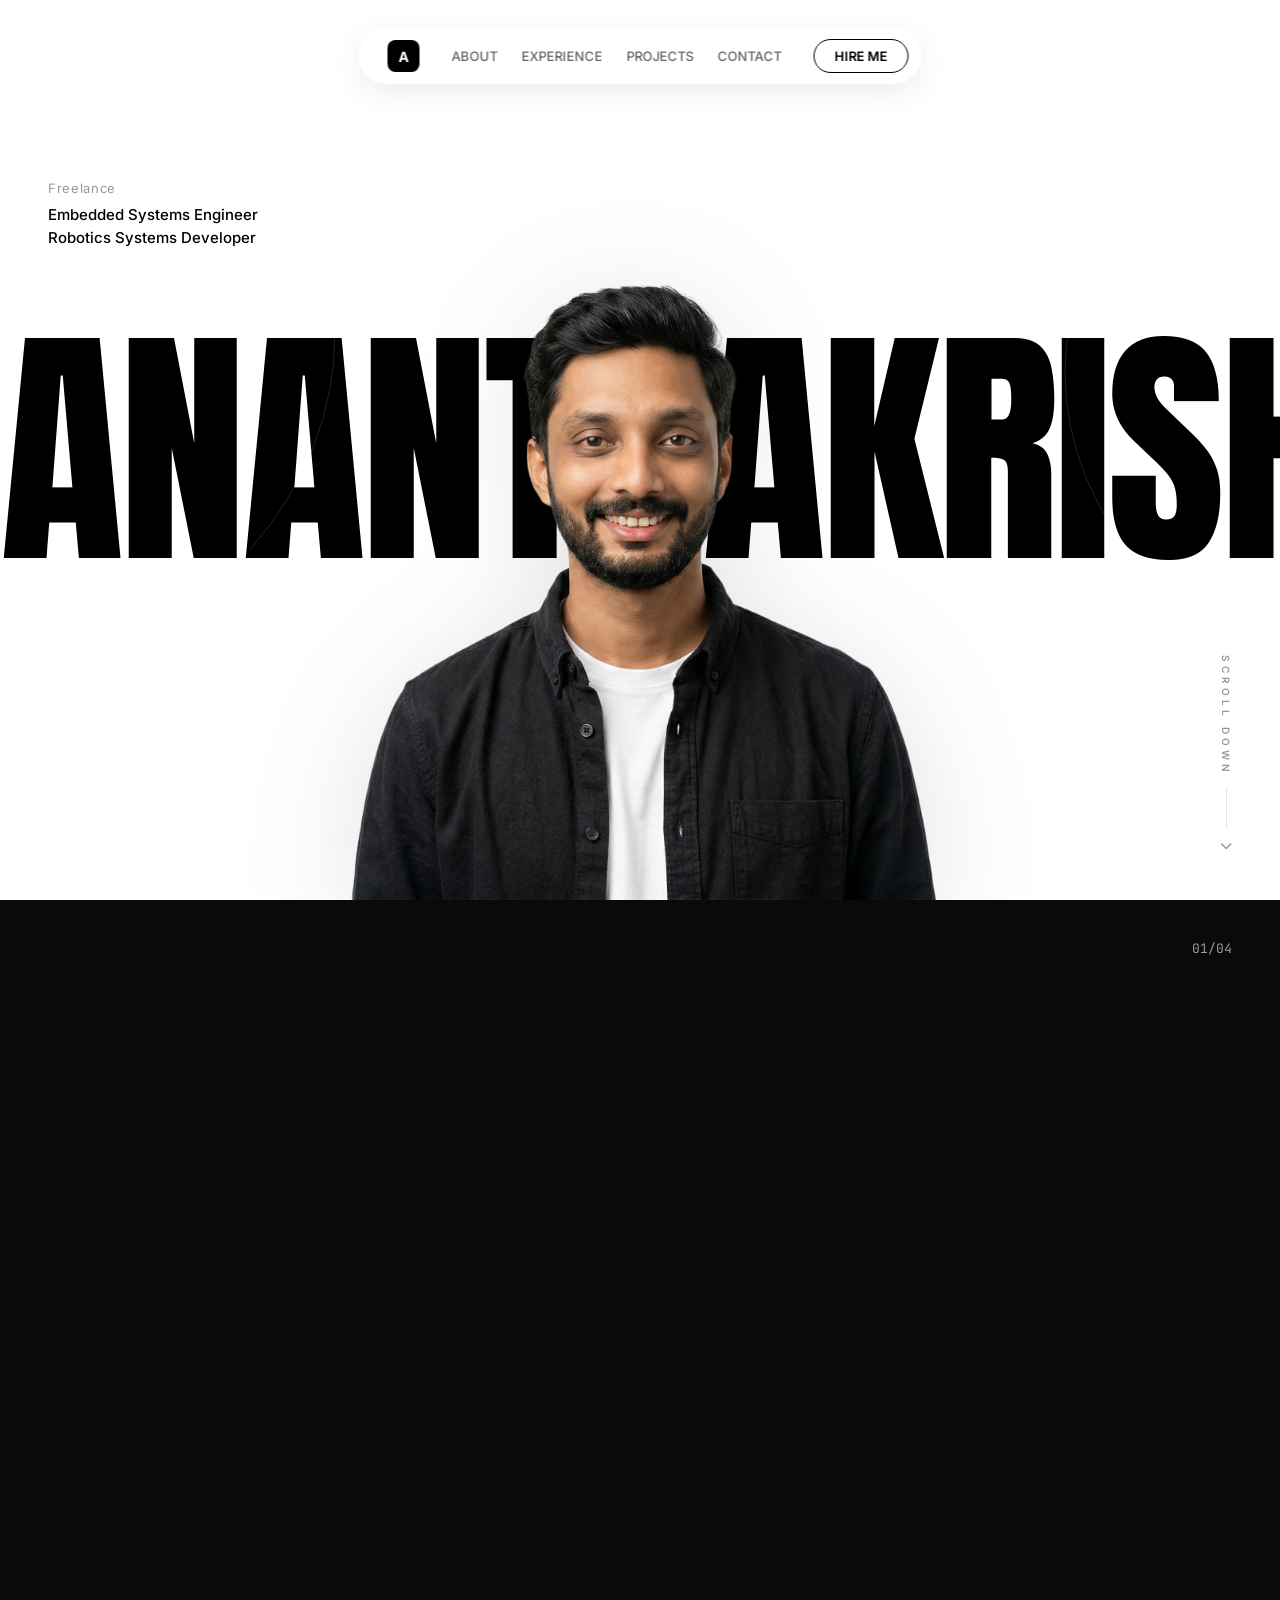
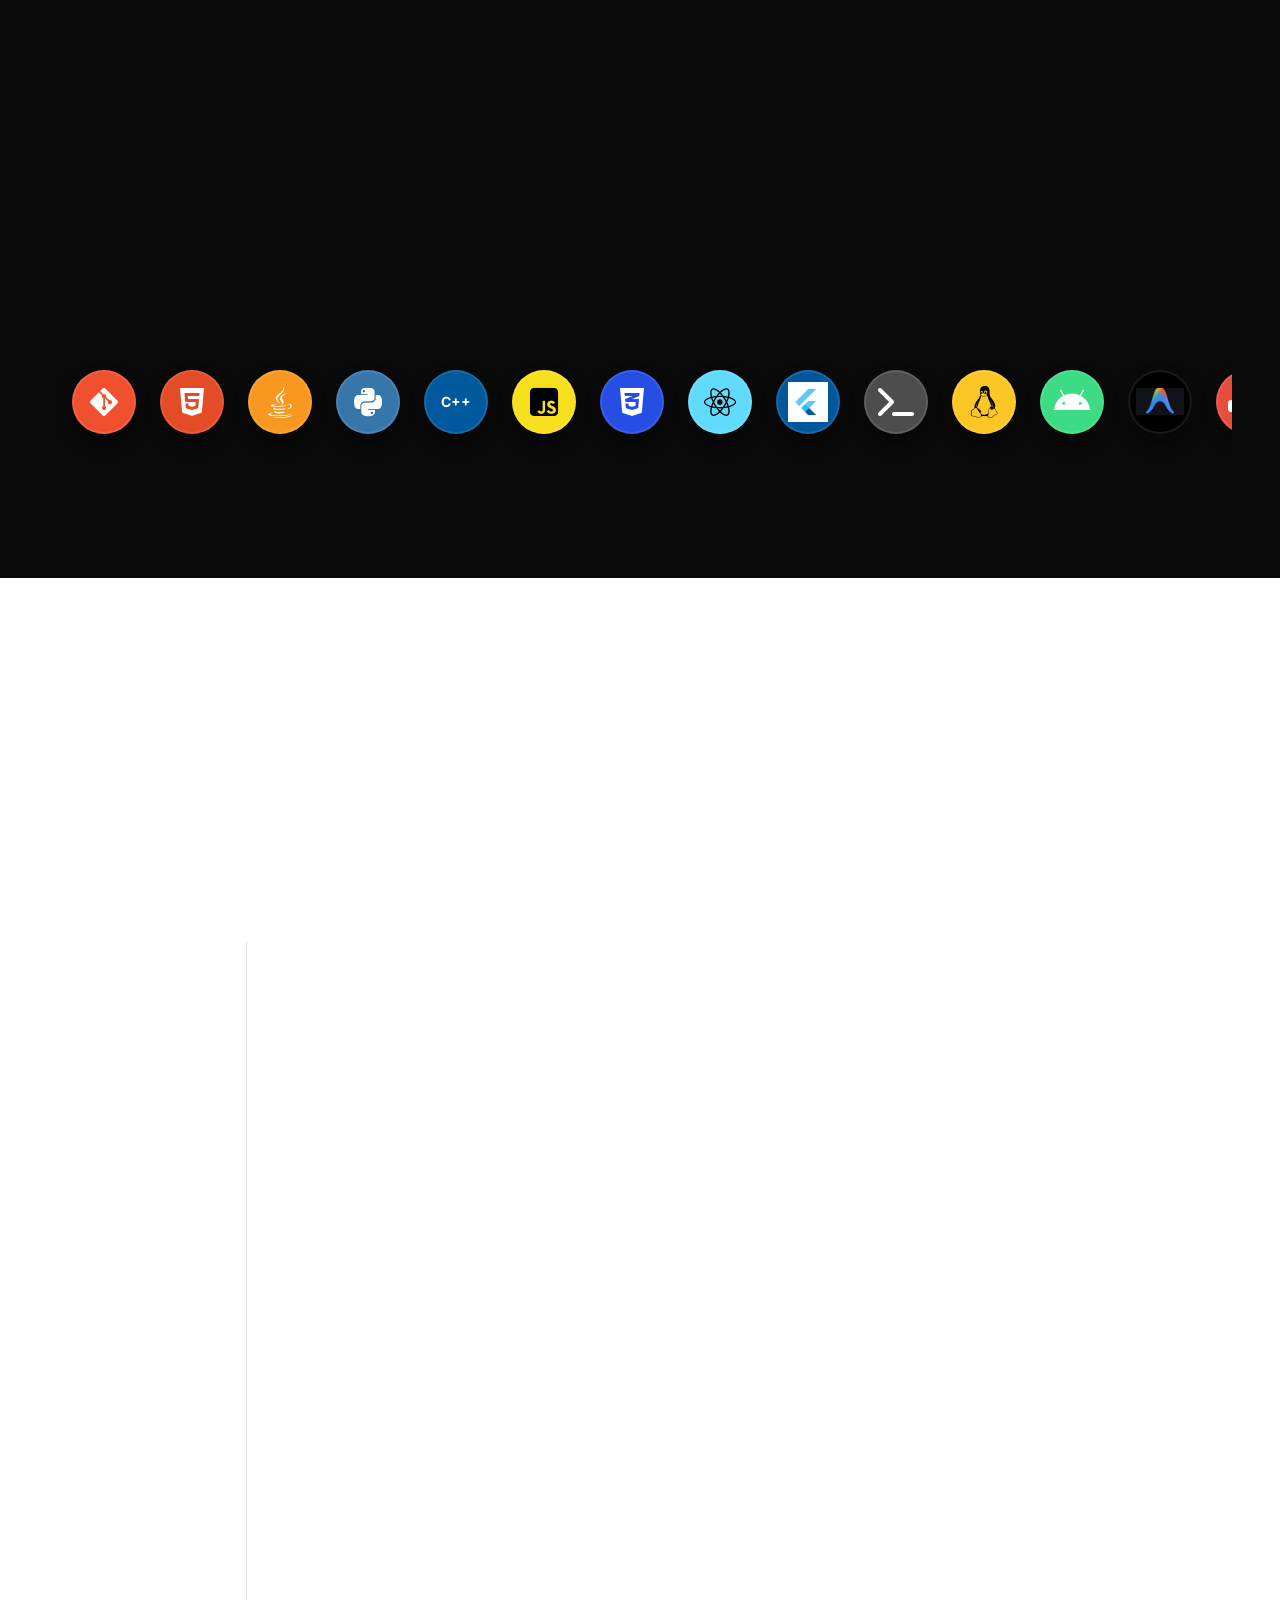
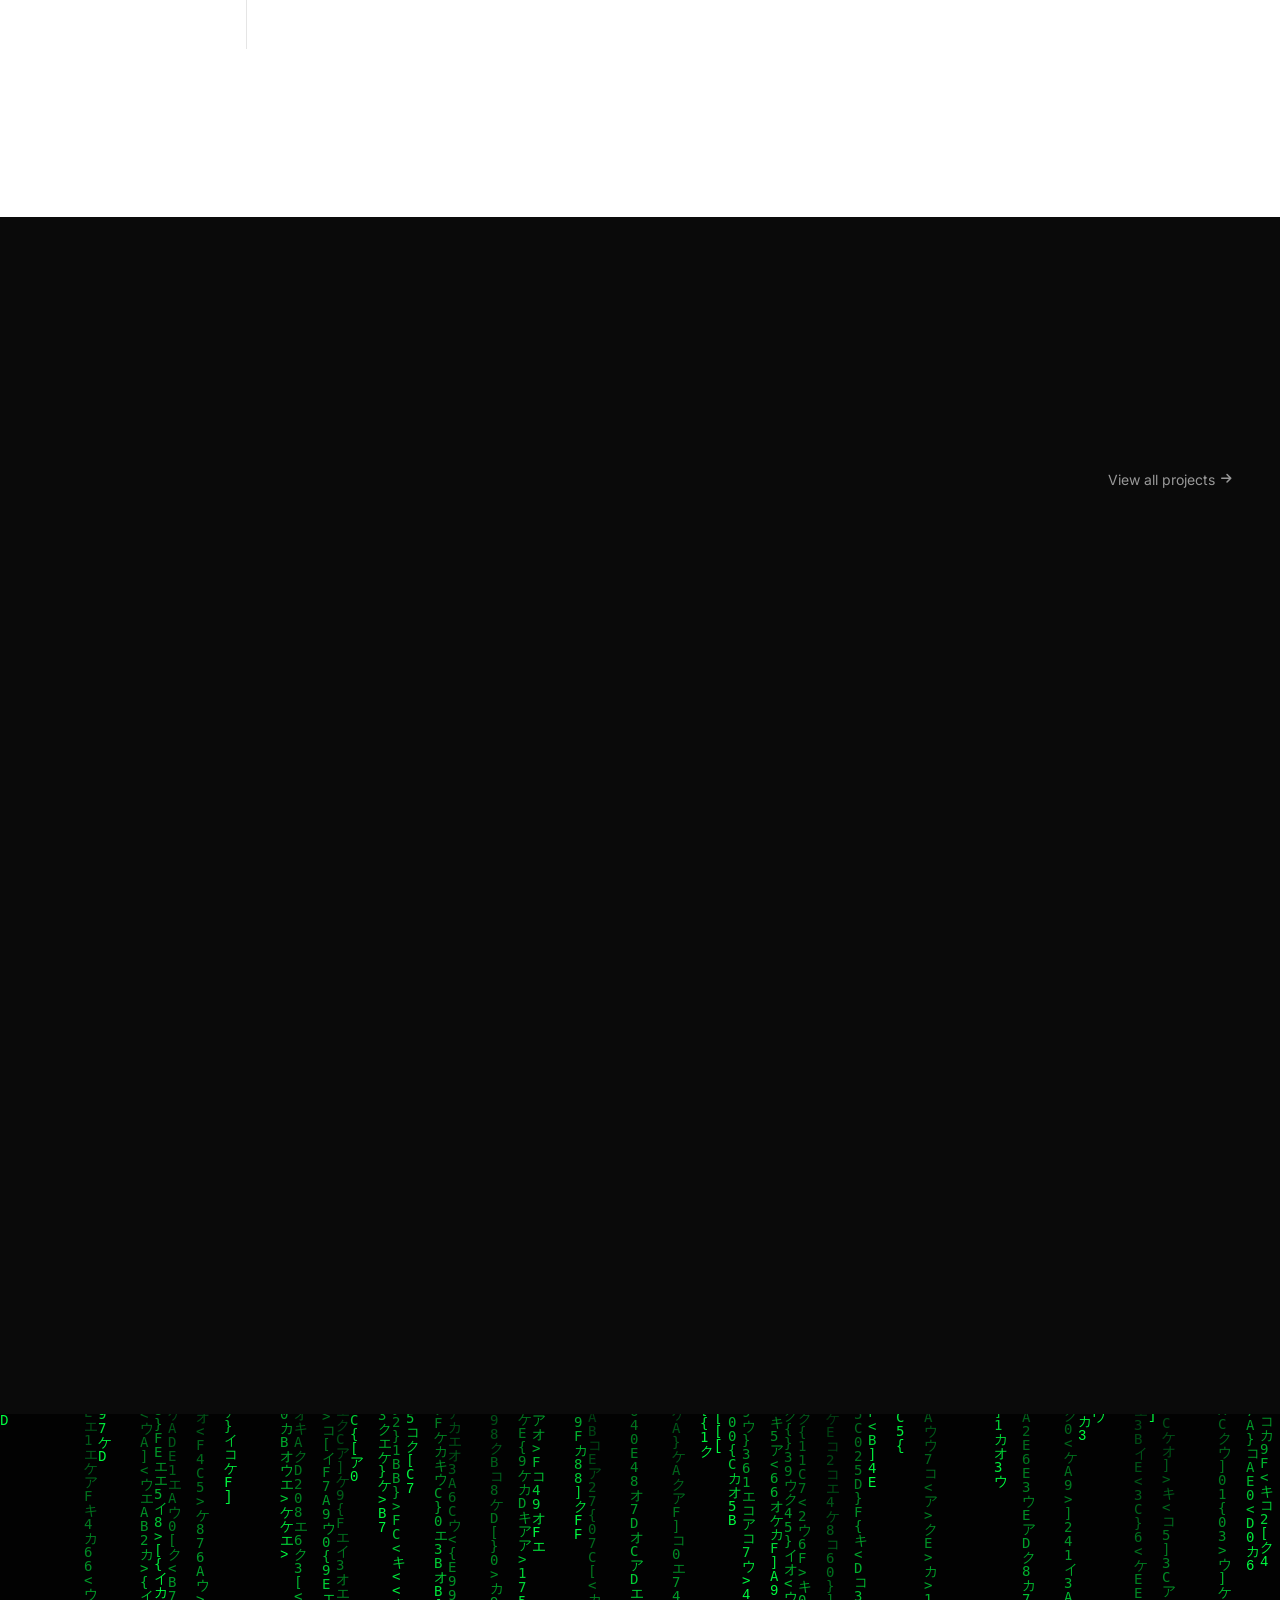
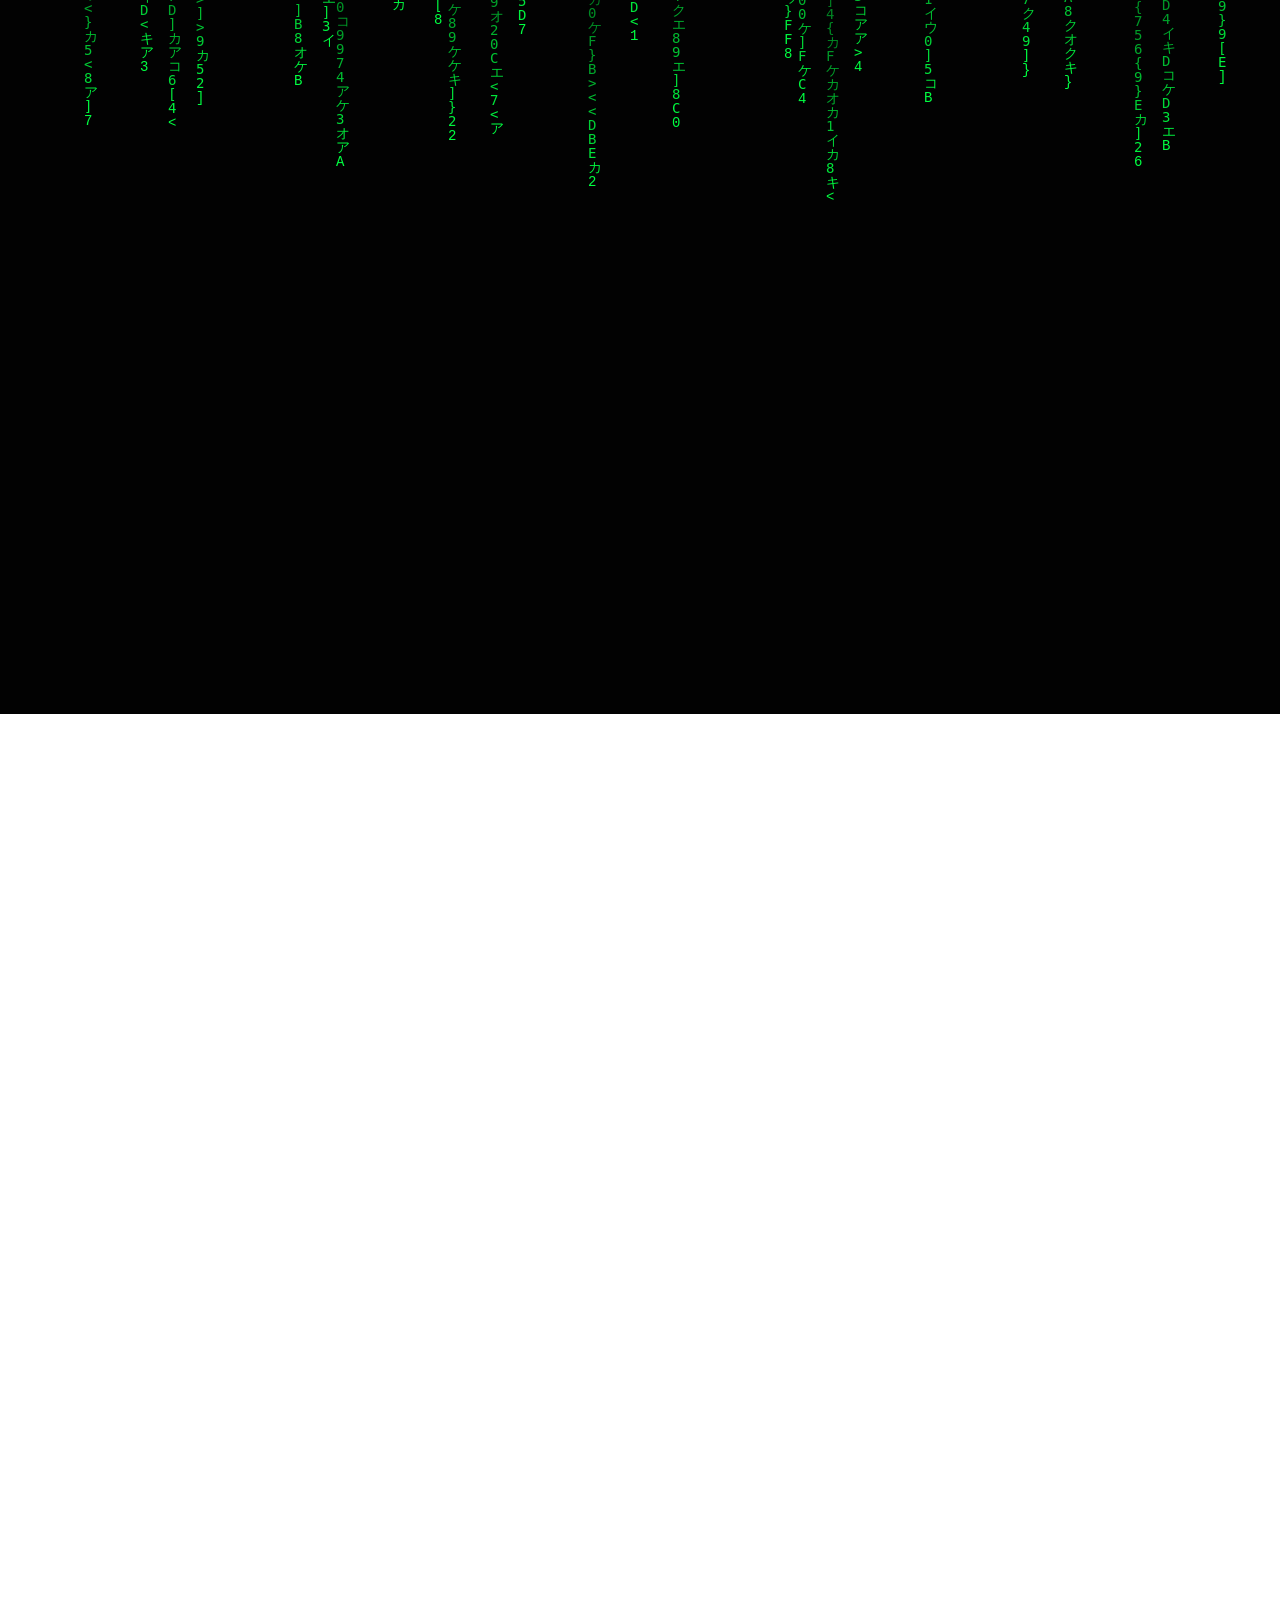
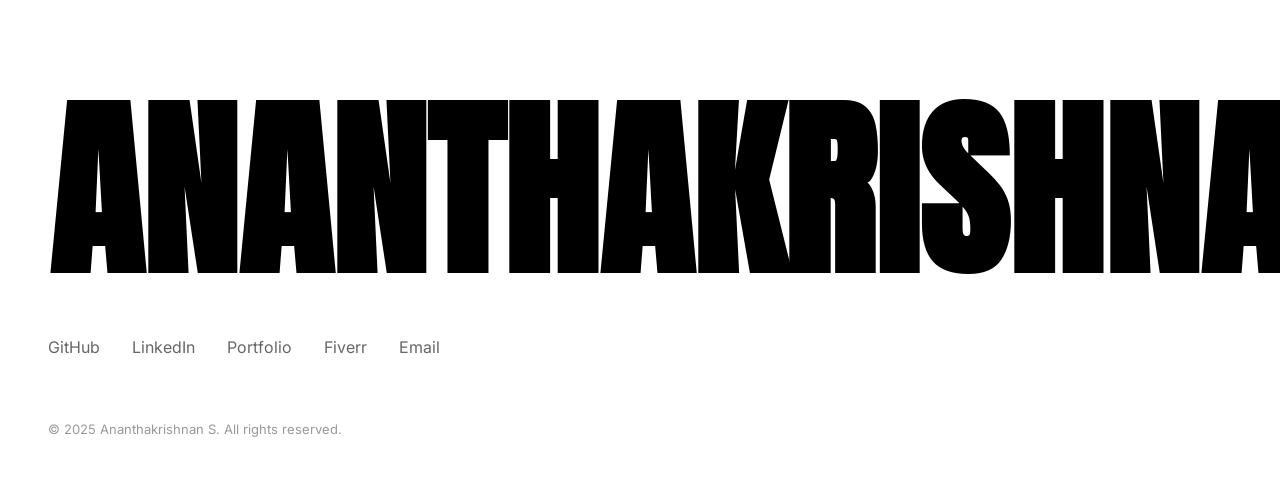
==== commit aa4cde65: "Replace demo projects with real GitHub projects - Added 6 real projects: Predator Helios CC, TimeTra" ====
--- a/index.html
+++ b/index.html
@@ -1303,16 +1303,15 @@
 
     <div class="works-grid">
 
-      <!-- Card 1 -->
-      <a href="javascript:void(0)" class="work-card reveal" onclick="openModal('memorycare')">
+      <!-- Card 1 - Predator Helios -->
+      <a href="javascript:void(0)" class="work-card reveal" onclick="openModal('predator')">
         <div class="work-card-bg"></div>
         <div class="work-card-img">
-          <img src=".gemini/antigravity/brain/904987f6-2753-4811-9e46-36749f4281a3/memorycare_glasses_1772989551983.png"
-            alt="MemoryCare">
+          <img src="predator.png" alt="Predator Helios Control Center">
         </div>
         <div class="work-card-content">
-          <h3 class="work-card-title">MemoryCare</h3>
-          <p class="work-card-subtitle">AI Spectacles for Alzheimer's</p>
+          <h3 class="work-card-title">Predator Helios CC</h3>
+          <p class="work-card-subtitle">Linux Control Center</p>
           <div class="work-card-footer">
             <span class="work-card-tech">Python</span>
             <div class="work-card-link"><i class="fas fa-arrow-right"></i></div>
@@ -1320,72 +1319,85 @@
         </div>
       </a>
 
-      <!-- Card 2 -->
+      <!-- Card 2 - TimeTraveller -->
       <a href="javascript:void(0)" class="work-card reveal" style="transition-delay: 0.1s;"
-        onclick="openModal('drone')">
+        onclick="openModal('timetravel')">
         <div class="work-card-bg"></div>
         <div class="work-card-img">
-          <img src=".gemini/antigravity/brain/904987f6-2753-4811-9e46-36749f4281a3/warehouse_drone_1772989288336.png"
-            alt="Warehouse Drone">
+          <img src="timetravel.png" alt="TimeTraveller AI Face Aging">
         </div>
         <div class="work-card-content">
-          <h3 class="work-card-title">Warehouse Drone</h3>
-          <p class="work-card-subtitle">ROS2 Simulated Autonomy</p>
+          <h3 class="work-card-title">TimeTraveller</h3>
+          <p class="work-card-subtitle">AI Face Aging</p>
           <div class="work-card-footer">
-            <span class="work-card-tech">Python</span>
+            <span class="work-card-tech">Python / AI</span>
             <div class="work-card-link"><i class="fas fa-arrow-right"></i></div>
           </div>
         </div>
       </a>
 
-      <!-- Card 3 -->
+      <!-- Card 3 - AI Waste Sorter -->
       <a href="javascript:void(0)" class="work-card reveal" style="transition-delay: 0.2s;"
-        onclick="openModal('robotarm')">
+        onclick="openModal('wastesort')">
         <div class="work-card-bg"></div>
         <div class="work-card-img">
-          <img src=".gemini/antigravity/brain/904987f6-2753-4811-9e46-36749f4281a3/robot_arm_1772989766095.png"
-            alt="Robot Arm">
+          <img src="wastesort.png" alt="AI Waste Sorter">
         </div>
         <div class="work-card-content">
-          <h3 class="work-card-title">6-DOF Robot Arm</h3>
-          <p class="work-card-subtitle">Inverse Kinematics</p>
+          <h3 class="work-card-title">AI Waste Sorter</h3>
+          <p class="work-card-subtitle">Smart Segregation System</p>
           <div class="work-card-footer">
-            <span class="work-card-tech">Python</span>
+            <span class="work-card-tech">Raspberry Pi</span>
             <div class="work-card-link"><i class="fas fa-arrow-right"></i></div>
           </div>
         </div>
       </a>
 
-      <!-- Card 4 -->
-      <a href="javascript:void(0)" class="work-card reveal" onclick="openModal('stm32')">
+      <!-- Card 4 - WhatsApp Summarizer -->
+      <a href="javascript:void(0)" class="work-card reveal" onclick="openModal('whatsapp')">
         <div class="work-card-bg"></div>
         <div class="work-card-img">
-          <img src=".gemini/antigravity/brain/904987f6-2753-4811-9e46-36749f4281a3/stm32_board_1772990723310.png"
-            alt="STM32 Drivers">
+          <img src="whatsappsumm.png" alt="WhatsApp Summarizer">
         </div>
         <div class="work-card-content">
-          <h3 class="work-card-title">STM32 HAL Drivers</h3>
-          <p class="work-card-subtitle">Custom Firmware</p>
+          <h3 class="work-card-title">WhatsApp Summarizer</h3>
+          <p class="work-card-subtitle">AI Notification Reader</p>
           <div class="work-card-footer">
-            <span class="work-card-tech">C</span>
+            <span class="work-card-tech">Gemini AI</span>
             <div class="work-card-link"><i class="fas fa-arrow-right"></i></div>
           </div>
         </div>
       </a>
 
-      <!-- Card 5 -->
+      <!-- Card 5 - Pothole Radar -->
       <a href="javascript:void(0)" class="work-card reveal" style="transition-delay: 0.1s;"
-        onclick="openModal('portfolio')">
+        onclick="openModal('pothole')">
         <div class="work-card-bg"></div>
         <div class="work-card-img">
-          <img src=".gemini/antigravity/brain/904987f6-2753-4811-9e46-36749f4281a3/portfolio_web_1772991452171.png"
-            alt="Portfolio Terminal">
+          <img src="pothole.png" alt="Pothole Radar App">
         </div>
         <div class="work-card-content">
-          <h3 class="work-card-title">Retro Portfolio</h3>
-          <p class="work-card-subtitle">Web Frontend</p>
+          <h3 class="work-card-title">Pothole Radar</h3>
+          <p class="work-card-subtitle">Flutter Mobile App</p>
           <div class="work-card-footer">
-            <span class="work-card-tech">HTML/CSS</span>
+            <span class="work-card-tech">Flutter / Dart</span>
+            <div class="work-card-link"><i class="fas fa-arrow-right"></i></div>
+          </div>
+        </div>
+      </a>
+
+      <!-- Card 6 - ESP32 Ethernet -->
+      <a href="javascript:void(0)" class="work-card reveal" style="transition-delay: 0.2s;"
+        onclick="openModal('esp32eth')">
+        <div class="work-card-bg"></div>
+        <div class="work-card-img">
+          <img src="esp32eth.png" alt="ESP32 Ethernet">
+        </div>
+        <div class="work-card-content">
+          <h3 class="work-card-title">ESP32 Ethernet</h3>
+          <p class="work-card-subtitle">W5500 Embedded Stack</p>
+          <div class="work-card-footer">
+            <span class="work-card-tech">C / Embedded</span>
             <div class="work-card-link"><i class="fas fa-arrow-right"></i></div>
           </div>
         </div>
@@ -1423,40 +1435,47 @@
 
   <script>
     const projectsData = {
-      'memorycare': {
-        title: 'MemoryCare',
-        tech: 'Python',
-        desc: 'AI spectacles for Alzheimer\'s patients utilizing ESP32-CAM, OpenCV, and deep learning for real-time facial recognition and assistance. Helps patients identify loved ones and navigate their environments.',
-        img: '.gemini/antigravity/brain/904987f6-2753-4811-9e46-36749f4281a3/memorycare_glasses_1772989551983.png',
-        github: 'https://github.com/ananthakrishnan754/memorycare-ai-spectacles'
+      'predator': {
+        title: 'Predator Helios Control Center',
+        tech: 'Python / Linux',
+        desc: 'A complete Linux Control Center for the Acer Predator Helios 16 featuring RGB keyboard control, fan mode switching, and custom fan curves. Built on top of open-source drivers with a brand-new GUI — bringing desktop-grade hardware control to Linux gamers.',
+        img: 'predator.png',
+        github: 'https://github.com/ananthakrishnan754/Predator-Helios-16-Linux-Control-Center'
       },
-      'drone': {
-        title: 'Warehouse Drone',
-        tech: 'Python',
-        desc: 'Built for the e-Yantra 2024-25 competition. Simulated warehouse drone navigation and 2D mapping using ROS2, Gazebo, and OpenCV for autonomous flight and object detection.',
-        img: '.gemini/antigravity/brain/904987f6-2753-4811-9e46-36749f4281a3/warehouse_drone_1772989288336.png',
-        github: 'https://github.com/ananthakrishnan754/warehouse-drone-eyantra'
+      'timetravel': {
+        title: 'TimeTraveller - AI Face Aging',
+        tech: 'Python / AI',
+        desc: 'A privacy-focused offline web app that uses Generative AI (Stable Diffusion) to simulate facial aging from a single photo. All processing runs locally — no cloud, no API calls. Preserves identity while generating realistic age progression and regression.',
+        img: 'timetravel.png',
+        github: 'https://github.com/ananthakrishnan754/time-traveller'
       },
-      'robotarm': {
-        title: '6-DOF Robot Arm',
-        tech: 'Python',
-        desc: 'Implementation of forward and inverse kinematics for a 6-Degree of Freedom robotic manipulator arm. Uses ROS2 and Python to compute precise joint angles for target end-effector positions.',
-        img: '.gemini/antigravity/brain/904987f6-2753-4811-9e46-36749f4281a3/robot_arm_1772989766095.png',
-        github: 'https://github.com/ananthakrishnan754/robot-arm-control'
+      'wastesort': {
+        title: 'AI Waste Sorter',
+        tech: 'Raspberry Pi / CV',
+        desc: 'Intelligent waste segregation system built with Raspberry Pi and Edge AI. Uses computer vision to classify waste items on a conveyor belt, then servo-controlled flaps route each item into the correct bin. End-to-end hardware-software integration.',
+        img: 'wastesort.png',
+        github: 'https://github.com/ananthakrishnan754/ai-waste-sorter-'
       },
-      'stm32': {
-        title: 'STM32 HAL Drivers',
-        tech: 'C',
-        desc: 'Custom Hardware Abstraction Layer (HAL) drivers developed for STM32 microcontrollers. Demonstrates low-level embedded software proficiency, bare-metal programming, and register-level configuration.',
-        img: '.gemini/antigravity/brain/904987f6-2753-4811-9e46-36749f4281a3/stm32_board_1772990723310.png',
-        github: 'https://github.com/ananthakrishnan754/stm32-hal-drivers'
+      'whatsapp': {
+        title: 'WhatsApp Summarizer',
+        tech: 'Android / Gemini AI',
+        desc: 'AI-powered Android app that reads WhatsApp notifications, summarizes messages, and transcribes voice notes including Malayalam — using Gemini AI. Automatically detects meetings and tasks, and adds events to Google Calendar with one tap.',
+        img: 'whatsappsumm.png',
+        github: 'https://github.com/ananthakrishnan754/TODO'
       },
-      'portfolio': {
-        title: 'Retro Portfolio',
-        tech: 'HTML/CSS/JS',
-        desc: 'Personal portfolio website featuring a clean monochrome design, glassmorphism UI elements, smooth GSAP animations, and a retro interactive terminal interface to showcase my embedded & robotics skills.',
-        img: '.gemini/antigravity/brain/904987f6-2753-4811-9e46-36749f4281a3/portfolio_web_1772991452171.png',
-        github: 'https://github.com/ananthakrishnan754/portfolio'
+      'pothole': {
+        title: 'Pothole Radar App',
+        tech: 'Flutter / Dart',
+        desc: 'Cross-platform mobile app built with Flutter for detecting and reporting potholes on roads. Uses real-time sensor data and user reports to map road conditions, helping communities and local authorities prioritize road maintenance.',
+        img: 'pothole.png',
+        github: 'https://github.com/ananthakrishnan754/pothole-radar-app'
+      },
+      'esp32eth': {
+        title: 'ESP32 W5500 Ethernet',
+        tech: 'C / Embedded',
+        desc: 'Embedded networking project implementing Ethernet connectivity on ESP32 using the W5500 SPI-to-Ethernet controller. Low-level driver development, TCP/IP stack integration, and hardware interfacing for IoT applications requiring reliable wired networking.',
+        img: 'esp32eth.png',
+        github: 'https://github.com/ananthakrishnan754/esp32-w5500-ethernet'
       }
     };
 
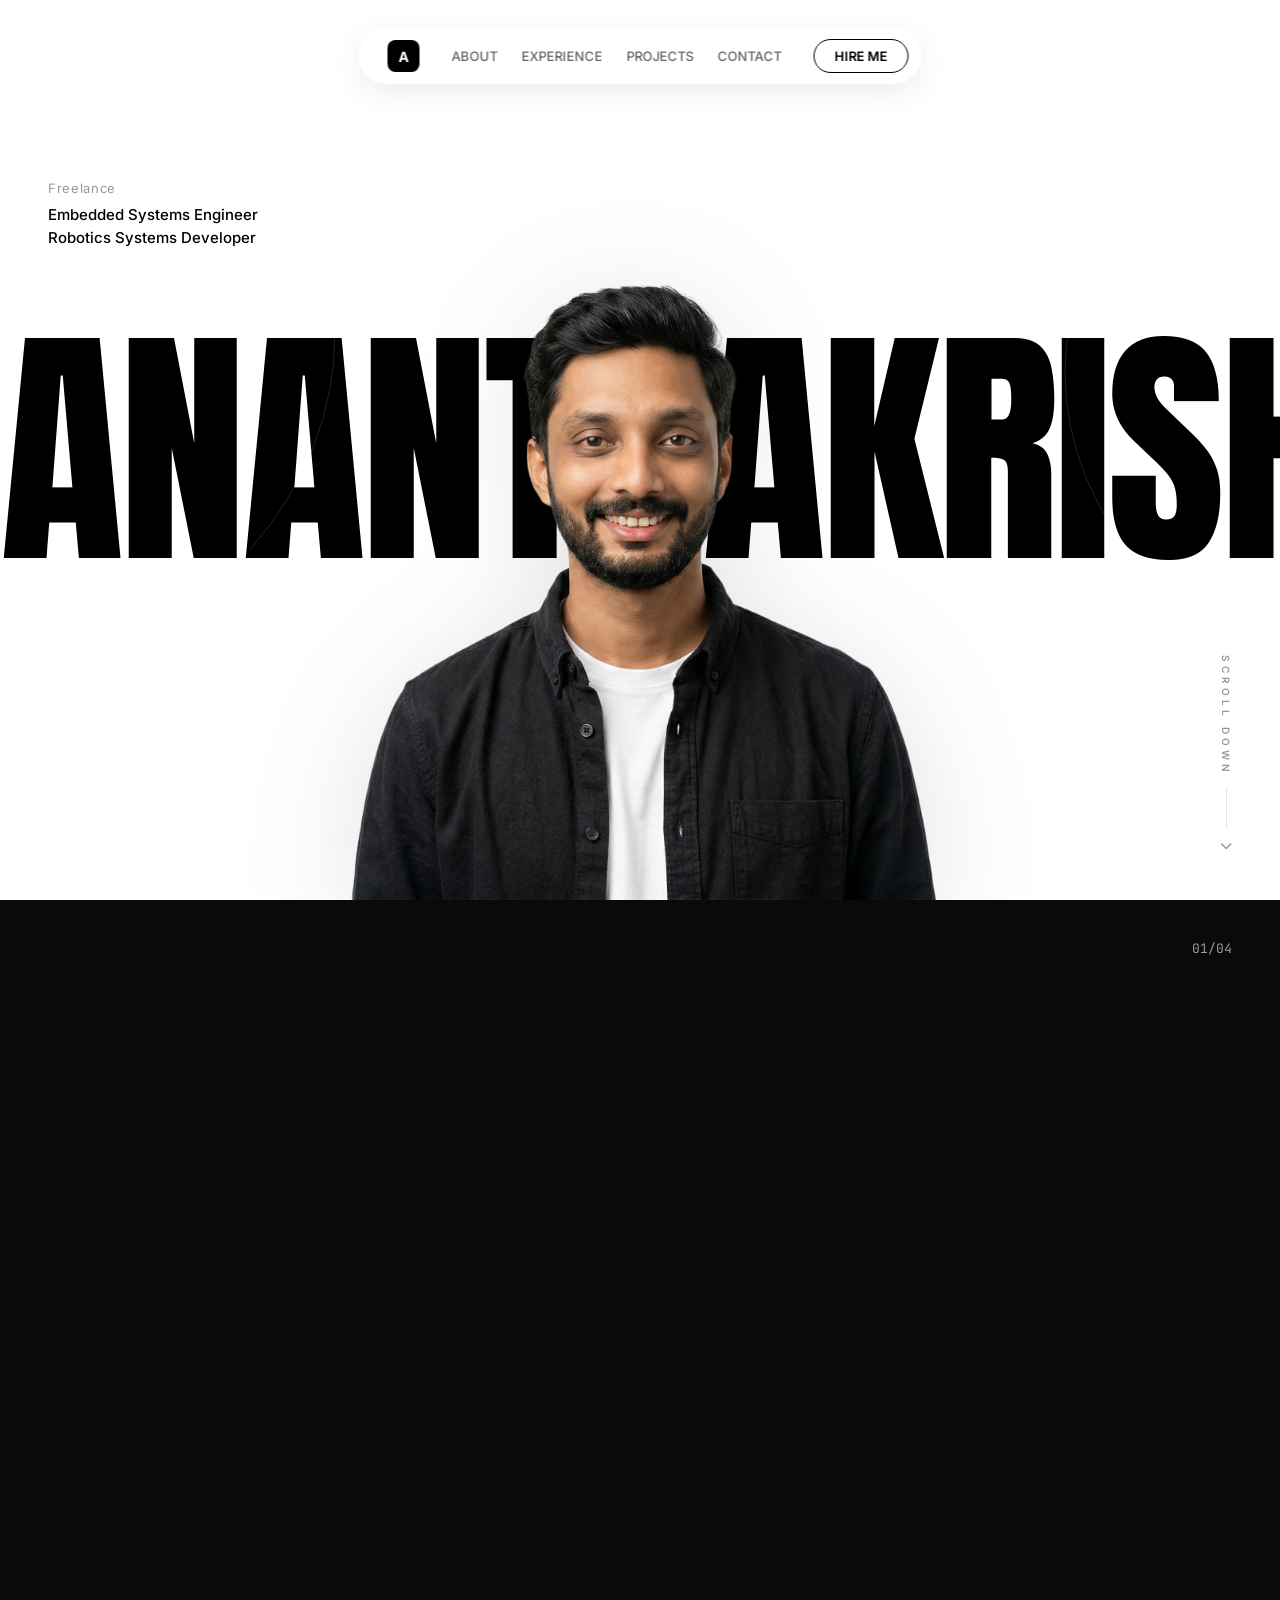
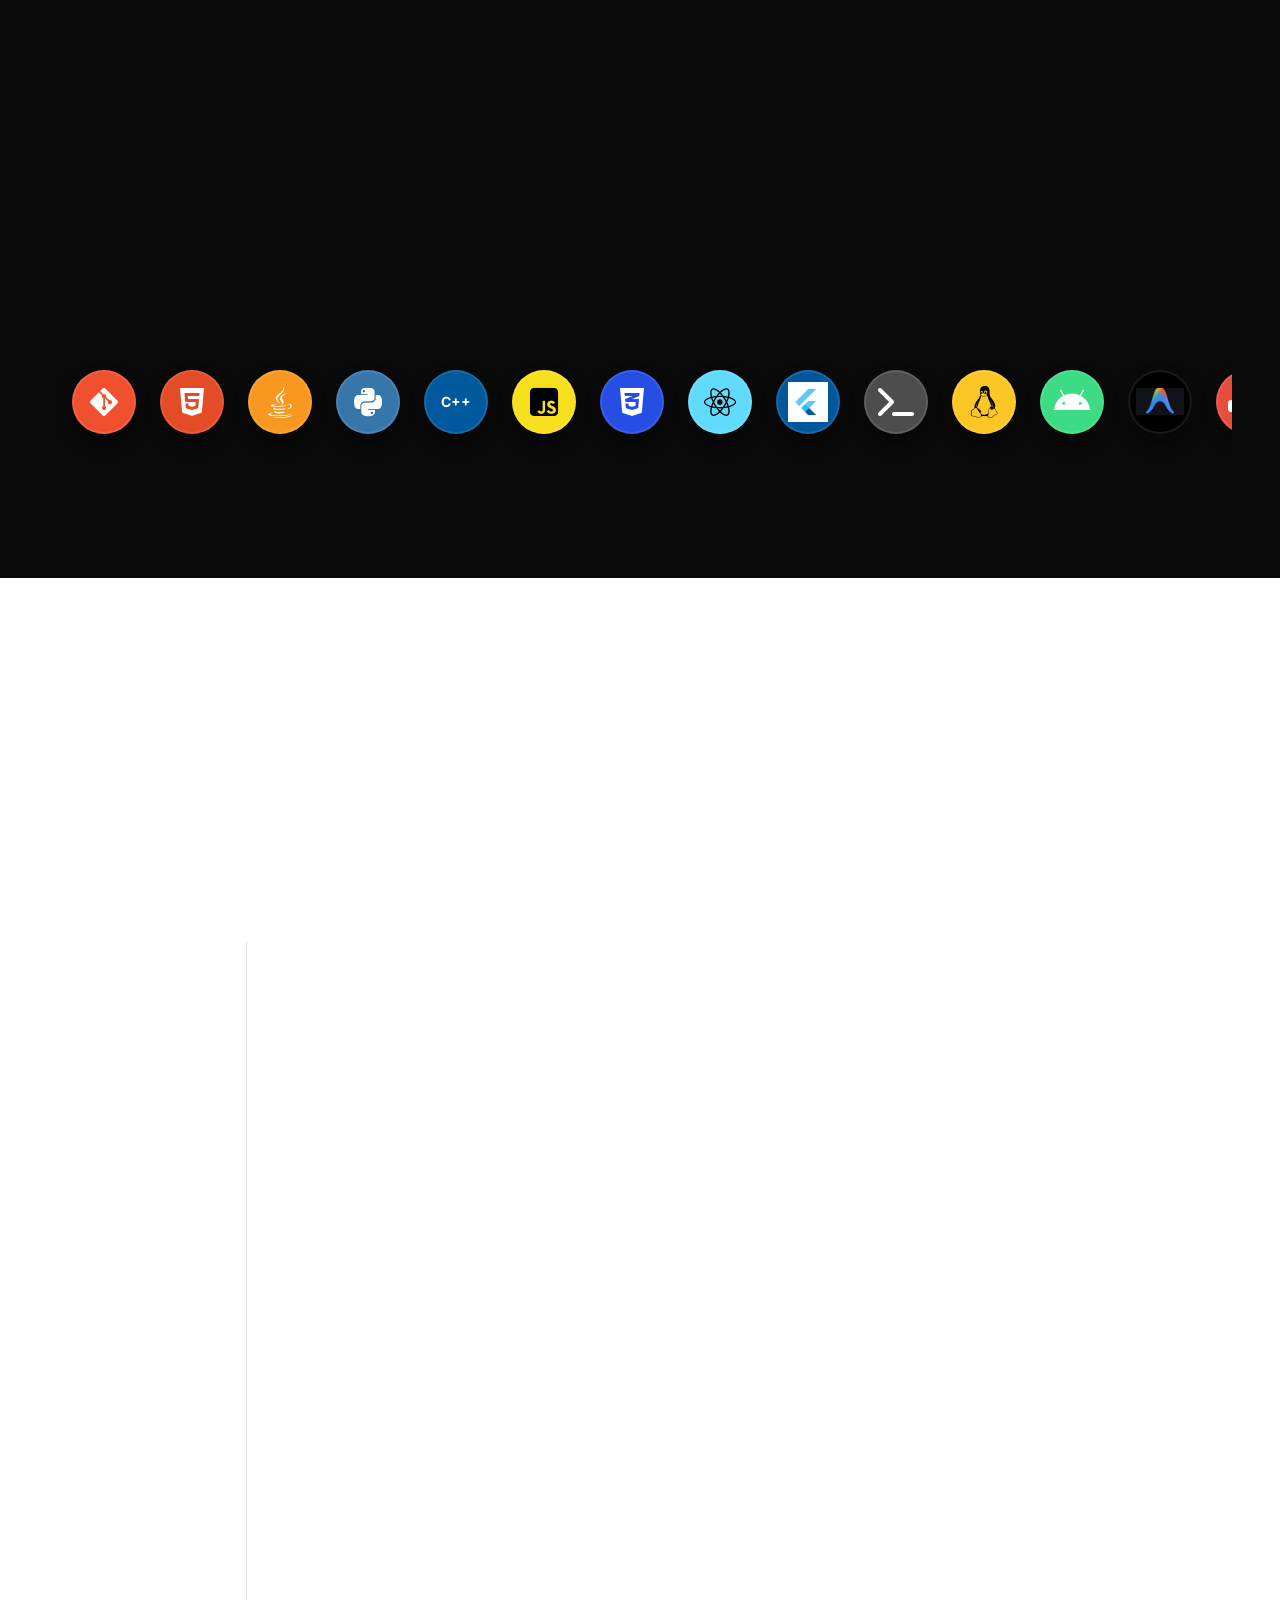
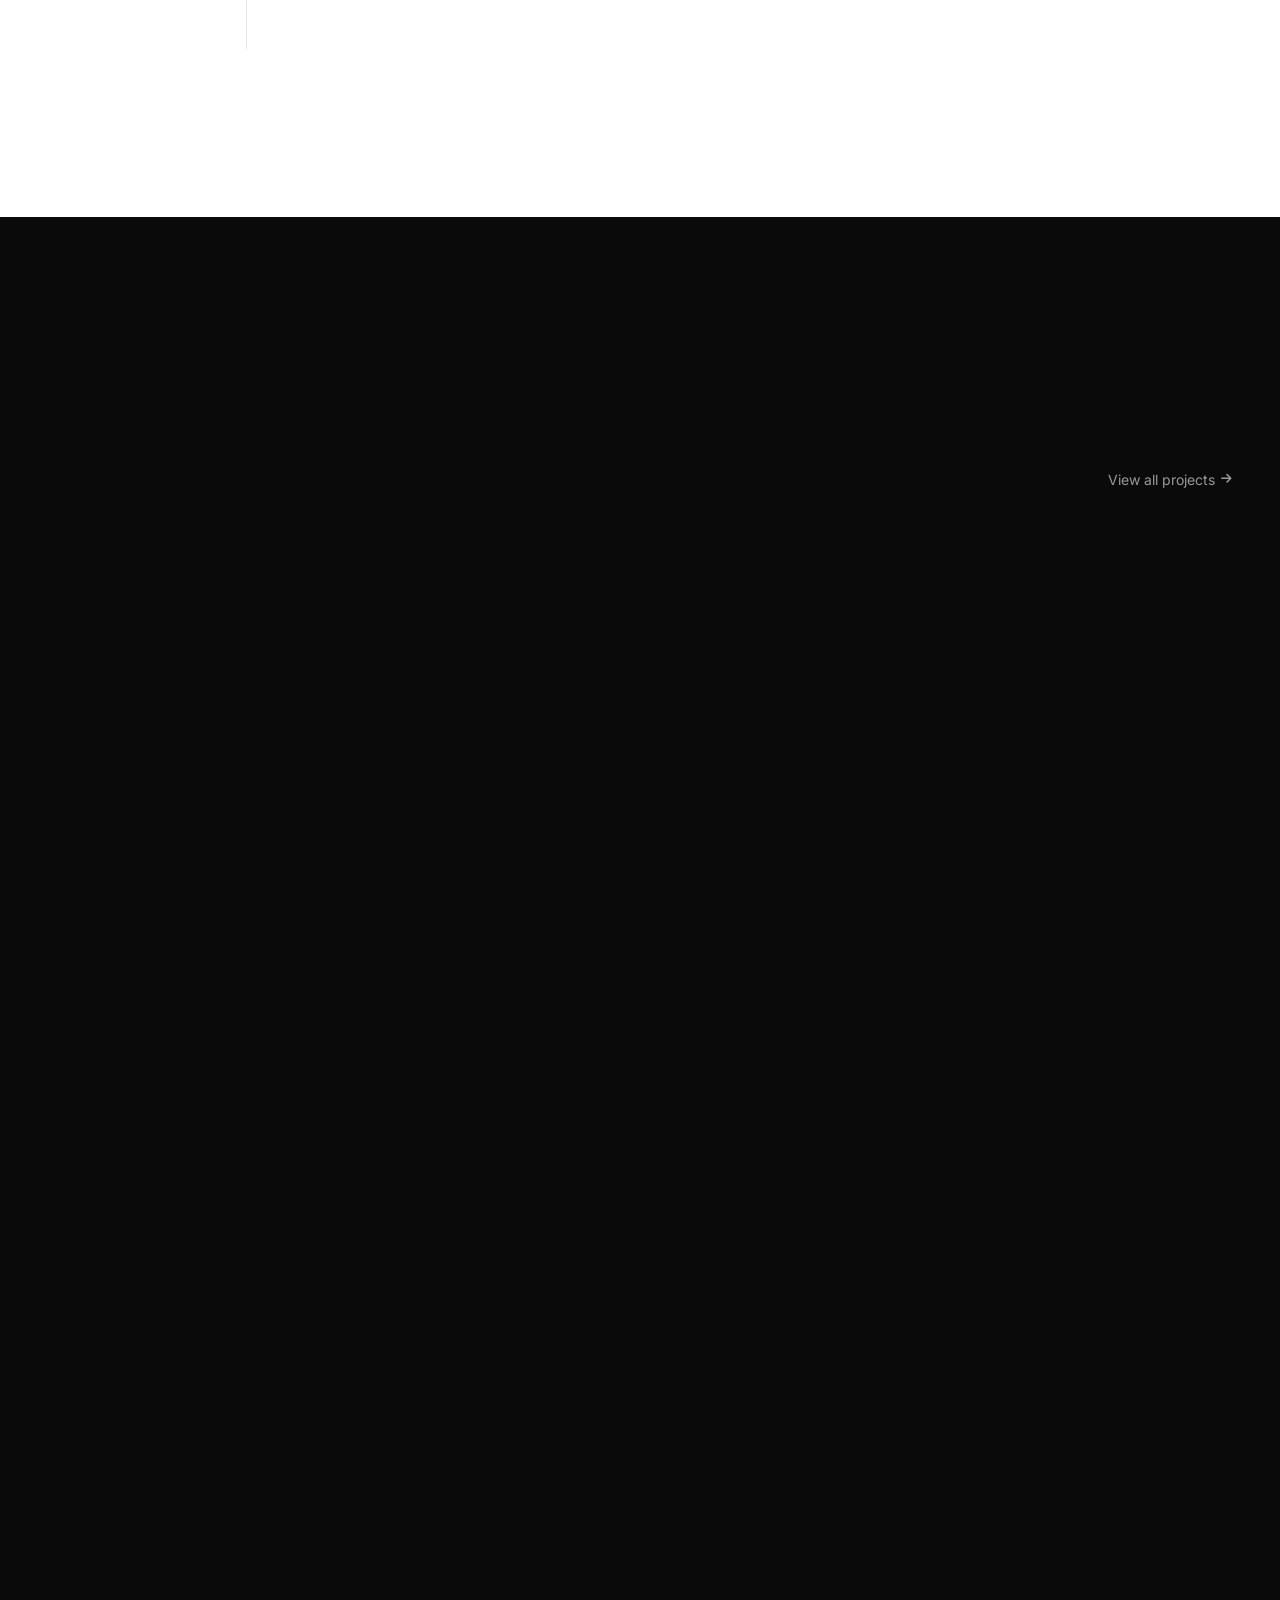
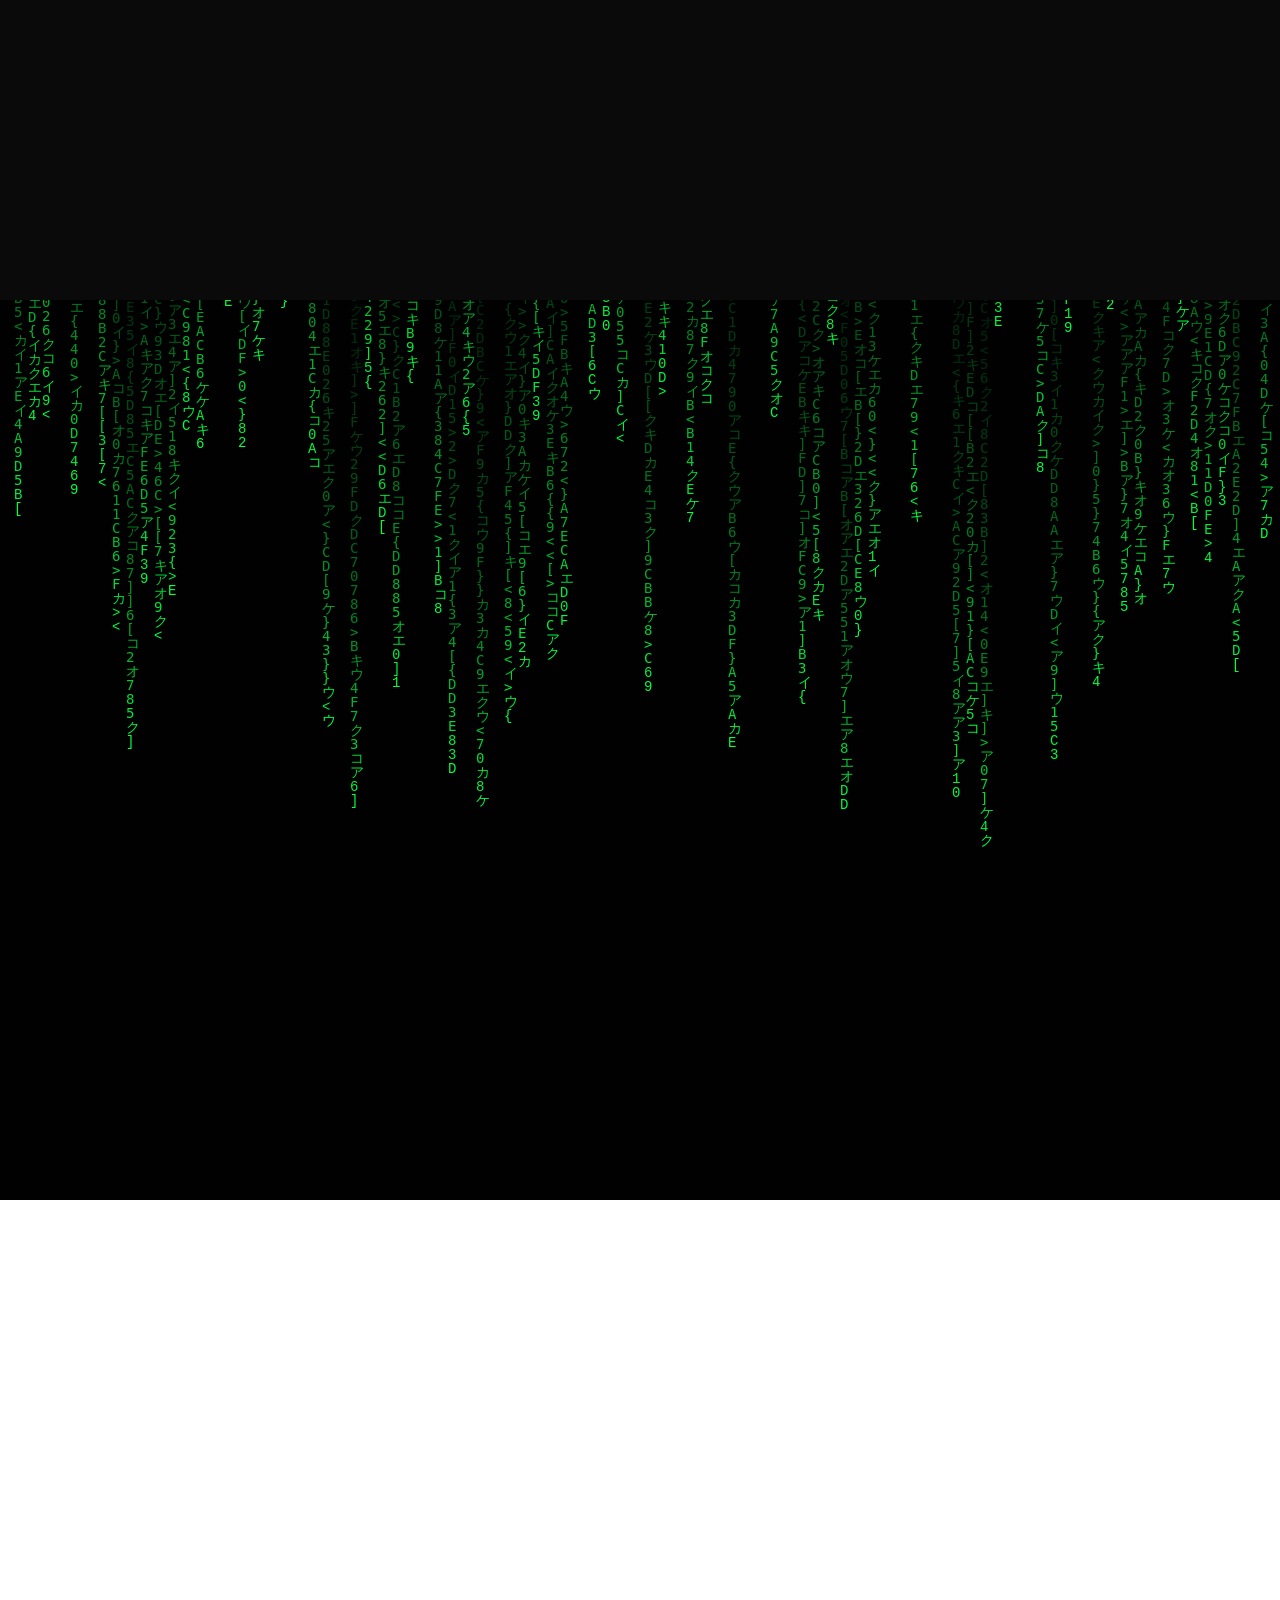
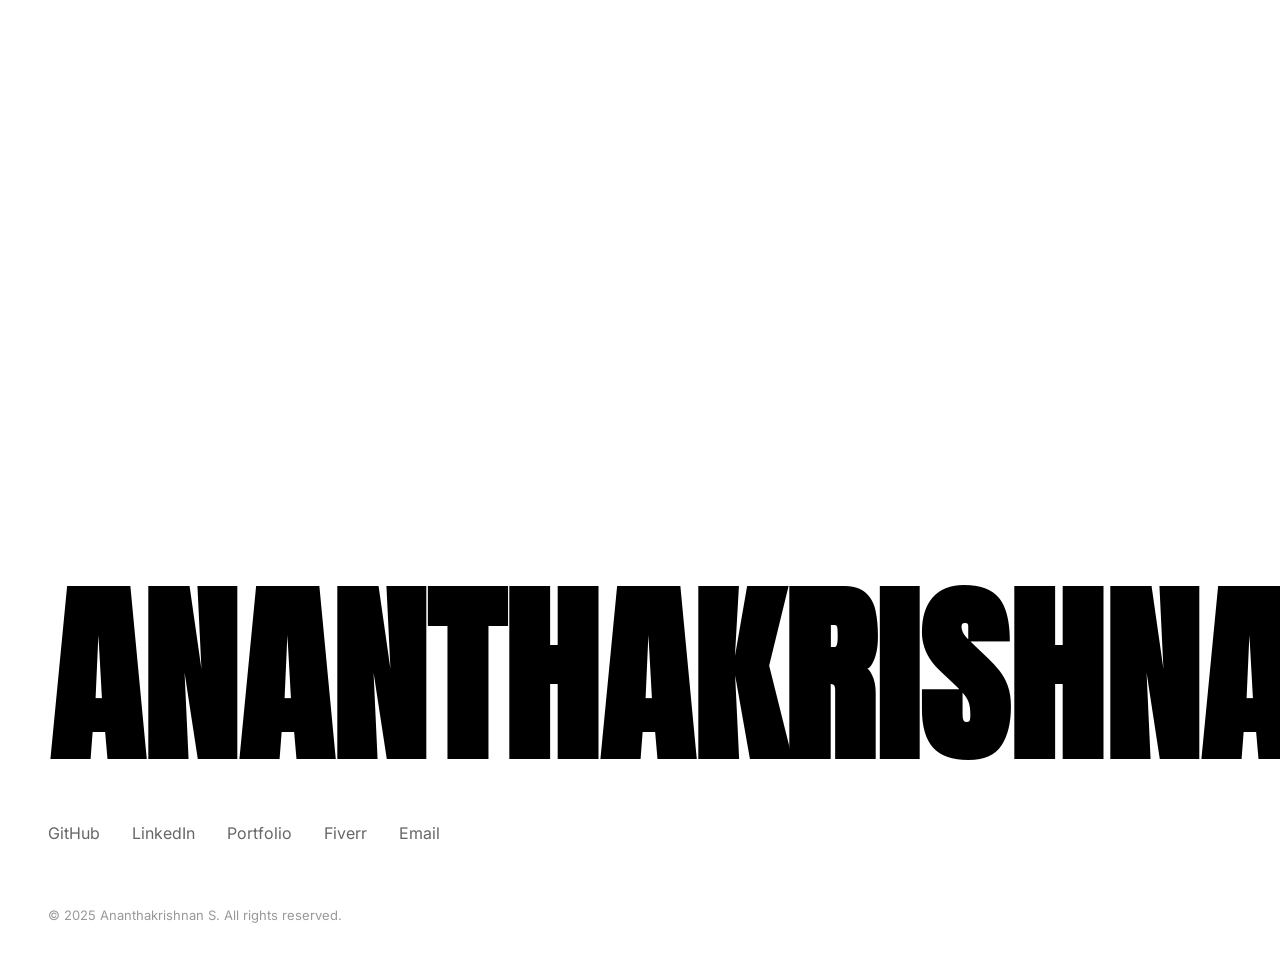
==== commit e60984ae: "Expand to 12 projects, remove images from cards - Added 6 more projects: Review Flow, Leaf Disease D" ====
--- a/index.html
+++ b/index.html
@@ -1009,12 +1009,15 @@
       padding: 48px;
     }
 
+    .works-grid {
+      grid-template-columns: repeat(auto-fit, minmax(300px, 1fr));
+    }
+
     .work-card {
       position: relative;
       background: linear-gradient(145deg, #161616, #0A0A0A);
       border-radius: 24px;
-      padding: 24px;
-      padding-top: 120px;
+      padding: 28px;
       border: 1px solid rgba(255, 255, 255, 0.05);
       cursor: pointer;
       overflow: visible;
@@ -1022,6 +1025,7 @@
       box-shadow: 0 10px 30px rgba(0, 0, 0, 0.5);
       text-decoration: none;
       display: block;
+      min-height: 220px;
     }
 
     .work-card::before {
@@ -1054,46 +1058,39 @@
       pointer-events: none;
     }
 
-    .work-card-img {
-      position: relative;
-      width: 160px;
-      height: 160px;
-      margin: -160px auto 20px;
-      transition: all 0.5s cubic-bezier(0.175, 0.885, 0.32, 1.275);
-      filter: drop-shadow(0 20px 20px rgba(0, 0, 0, 0.8));
-      z-index: 10;
-    }
-
-    .work-card-img img {
-      width: 100%;
-      height: 100%;
-      object-fit: contain;
-      mix-blend-mode: screen;
-      /* Removes black bg */
-      transition: transform 0.5s cubic-bezier(0.175, 0.885, 0.32, 1.275);
-    }
-
-    .work-card:hover .work-card-img {
-      transform: translateY(-20px) scale(1.15);
-    }
-
     .work-card-content {
       position: relative;
       z-index: 5;
     }
 
+    .work-card-icon {
+      width: 48px;
+      height: 48px;
+      border-radius: 14px;
+      display: flex;
+      align-items: center;
+      justify-content: center;
+      font-size: 22px;
+      margin-bottom: 18px;
+      transition: transform 0.3s ease;
+    }
+
+    .work-card:hover .work-card-icon {
+      transform: scale(1.1) rotate(-5deg);
+    }
+
     .work-card-title {
       font-family: 'Anton', sans-serif;
       color: #FFF;
-      font-size: 26px;
-      margin-bottom: 8px;
+      font-size: 24px;
+      margin-bottom: 6px;
       letter-spacing: 0.02em;
     }
 
     .work-card-subtitle {
       font-size: 13px;
       color: #888;
-      margin-bottom: 20px;
+      margin-bottom: 16px;
       font-weight: 500;
     }
 
@@ -1284,8 +1281,8 @@
       }
 
       .work-card {
-        padding-top: 100px;
-        margin-top: 60px;
+        padding: 22px;
+        min-height: 180px;
       }
     }
   </style>
@@ -1306,12 +1303,10 @@
       <!-- Card 1 - Predator Helios -->
       <a href="javascript:void(0)" class="work-card reveal" onclick="openModal('predator')">
         <div class="work-card-bg"></div>
-        <div class="work-card-img">
-          <img src="predator.png" alt="Predator Helios Control Center">
-        </div>
         <div class="work-card-content">
+          <div class="work-card-icon" style="background:rgba(255,107,53,0.15);color:#ff6b35;">⚡</div>
           <h3 class="work-card-title">Predator Helios CC</h3>
-          <p class="work-card-subtitle">Linux Control Center</p>
+          <p class="work-card-subtitle">Linux hardware control center for Acer Predator laptops</p>
           <div class="work-card-footer">
             <span class="work-card-tech">Python</span>
             <div class="work-card-link"><i class="fas fa-arrow-right"></i></div>
@@ -1320,15 +1315,13 @@
       </a>
 
       <!-- Card 2 - TimeTraveller -->
-      <a href="javascript:void(0)" class="work-card reveal" style="transition-delay: 0.1s;"
+      <a href="javascript:void(0)" class="work-card reveal" style="transition-delay: 0.08s;"
         onclick="openModal('timetravel')">
         <div class="work-card-bg"></div>
-        <div class="work-card-img">
-          <img src="timetravel.png" alt="TimeTraveller AI Face Aging">
-        </div>
         <div class="work-card-content">
+          <div class="work-card-icon" style="background:rgba(155,89,255,0.15);color:#9b59ff;">🎭</div>
           <h3 class="work-card-title">TimeTraveller</h3>
-          <p class="work-card-subtitle">AI Face Aging</p>
+          <p class="work-card-subtitle">Offline AI face aging — Stable Diffusion, no cloud</p>
           <div class="work-card-footer">
             <span class="work-card-tech">Python / AI</span>
             <div class="work-card-link"><i class="fas fa-arrow-right"></i></div>
@@ -1337,15 +1330,13 @@
       </a>
 
       <!-- Card 3 - AI Waste Sorter -->
-      <a href="javascript:void(0)" class="work-card reveal" style="transition-delay: 0.2s;"
+      <a href="javascript:void(0)" class="work-card reveal" style="transition-delay: 0.15s;"
         onclick="openModal('wastesort')">
         <div class="work-card-bg"></div>
-        <div class="work-card-img">
-          <img src="wastesort.png" alt="AI Waste Sorter">
-        </div>
         <div class="work-card-content">
+          <div class="work-card-icon" style="background:rgba(46,204,113,0.15);color:#2ecc71;">♻️</div>
           <h3 class="work-card-title">AI Waste Sorter</h3>
-          <p class="work-card-subtitle">Smart Segregation System</p>
+          <p class="work-card-subtitle">Raspberry Pi + CV smart waste segregation system</p>
           <div class="work-card-footer">
             <span class="work-card-tech">Raspberry Pi</span>
             <div class="work-card-link"><i class="fas fa-arrow-right"></i></div>
@@ -1356,12 +1347,10 @@
       <!-- Card 4 - WhatsApp Summarizer -->
       <a href="javascript:void(0)" class="work-card reveal" onclick="openModal('whatsapp')">
         <div class="work-card-bg"></div>
-        <div class="work-card-img">
-          <img src="whatsappsumm.png" alt="WhatsApp Summarizer">
-        </div>
         <div class="work-card-content">
+          <div class="work-card-icon" style="background:rgba(37,211,102,0.15);color:#25d366;">💬</div>
           <h3 class="work-card-title">WhatsApp Summarizer</h3>
-          <p class="work-card-subtitle">AI Notification Reader</p>
+          <p class="work-card-subtitle">AI notification reader with voice transcription</p>
           <div class="work-card-footer">
             <span class="work-card-tech">Gemini AI</span>
             <div class="work-card-link"><i class="fas fa-arrow-right"></i></div>
@@ -1369,16 +1358,29 @@
         </div>
       </a>
 
-      <!-- Card 5 - Pothole Radar -->
-      <a href="javascript:void(0)" class="work-card reveal" style="transition-delay: 0.1s;"
+      <!-- Card 5 - Review Flow -->
+      <a href="javascript:void(0)" class="work-card reveal" style="transition-delay: 0.08s;"
+        onclick="openModal('reviewflow')">
+        <div class="work-card-bg"></div>
+        <div class="work-card-content">
+          <div class="work-card-icon" style="background:rgba(52,152,219,0.15);color:#3498db;">🔍</div>
+          <h3 class="work-card-title">Review Flow</h3>
+          <p class="work-card-subtitle">TypeScript code review workflow automation tool</p>
+          <div class="work-card-footer">
+            <span class="work-card-tech">TypeScript</span>
+            <div class="work-card-link"><i class="fas fa-arrow-right"></i></div>
+          </div>
+        </div>
+      </a>
+
+      <!-- Card 6 - Pothole Radar -->
+      <a href="javascript:void(0)" class="work-card reveal" style="transition-delay: 0.15s;"
         onclick="openModal('pothole')">
         <div class="work-card-bg"></div>
-        <div class="work-card-img">
-          <img src="pothole.png" alt="Pothole Radar App">
-        </div>
         <div class="work-card-content">
+          <div class="work-card-icon" style="background:rgba(231,76,60,0.15);color:#e74c3c;">📡</div>
           <h3 class="work-card-title">Pothole Radar</h3>
-          <p class="work-card-subtitle">Flutter Mobile App</p>
+          <p class="work-card-subtitle">Flutter app for road condition detection & reporting</p>
           <div class="work-card-footer">
             <span class="work-card-tech">Flutter / Dart</span>
             <div class="work-card-link"><i class="fas fa-arrow-right"></i></div>
@@ -1386,18 +1388,89 @@
         </div>
       </a>
 
-      <!-- Card 6 - ESP32 Ethernet -->
-      <a href="javascript:void(0)" class="work-card reveal" style="transition-delay: 0.2s;"
+      <!-- Card 7 - Leaf Disease Detection -->
+      <a href="javascript:void(0)" class="work-card reveal" onclick="openModal('leaf')">
+        <div class="work-card-bg"></div>
+        <div class="work-card-content">
+          <div class="work-card-icon" style="background:rgba(39,174,96,0.15);color:#27ae60;">🌿</div>
+          <h3 class="work-card-title">Leaf Disease Detection</h3>
+          <p class="work-card-subtitle">ML-based plant disease identification from leaf images</p>
+          <div class="work-card-footer">
+            <span class="work-card-tech">Python / ML</span>
+            <div class="work-card-link"><i class="fas fa-arrow-right"></i></div>
+          </div>
+        </div>
+      </a>
+
+      <!-- Card 8 - NCD Prediction -->
+      <a href="javascript:void(0)" class="work-card reveal" style="transition-delay: 0.08s;"
+        onclick="openModal('ncd')">
+        <div class="work-card-bg"></div>
+        <div class="work-card-content">
+          <div class="work-card-icon" style="background:rgba(231,76,60,0.15);color:#e74c3c;">🏥</div>
+          <h3 class="work-card-title">NCD Prediction</h3>
+          <p class="work-card-subtitle">ML model for non-communicable disease risk prediction</p>
+          <div class="work-card-footer">
+            <span class="work-card-tech">Python / ML</span>
+            <div class="work-card-link"><i class="fas fa-arrow-right"></i></div>
+          </div>
+        </div>
+      </a>
+
+      <!-- Card 9 - ESP32 Ethernet -->
+      <a href="javascript:void(0)" class="work-card reveal" style="transition-delay: 0.15s;"
         onclick="openModal('esp32eth')">
         <div class="work-card-bg"></div>
-        <div class="work-card-img">
-          <img src="esp32eth.png" alt="ESP32 Ethernet">
-        </div>
         <div class="work-card-content">
+          <div class="work-card-icon" style="background:rgba(52,152,219,0.15);color:#3498db;">🔌</div>
           <h3 class="work-card-title">ESP32 Ethernet</h3>
-          <p class="work-card-subtitle">W5500 Embedded Stack</p>
+          <p class="work-card-subtitle">W5500-based wired networking for IoT</p>
           <div class="work-card-footer">
             <span class="work-card-tech">C / Embedded</span>
+            <div class="work-card-link"><i class="fas fa-arrow-right"></i></div>
+          </div>
+        </div>
+      </a>
+
+      <!-- Card 10 - Smart Dustbin -->
+      <a href="javascript:void(0)" class="work-card reveal" onclick="openModal('dustbin')">
+        <div class="work-card-bg"></div>
+        <div class="work-card-content">
+          <div class="work-card-icon" style="background:rgba(241,196,15,0.15);color:#f1c40f;">🗑️</div>
+          <h3 class="work-card-title">Smart Dustbin</h3>
+          <p class="work-card-subtitle">IoT-enabled waste bin with fill-level monitoring</p>
+          <div class="work-card-footer">
+            <span class="work-card-tech">IoT / Embedded</span>
+            <div class="work-card-link"><i class="fas fa-arrow-right"></i></div>
+          </div>
+        </div>
+      </a>
+
+      <!-- Card 11 - FuelSense -->
+      <a href="javascript:void(0)" class="work-card reveal" style="transition-delay: 0.08s;"
+        onclick="openModal('fuelsense')">
+        <div class="work-card-bg"></div>
+        <div class="work-card-content">
+          <div class="work-card-icon" style="background:rgba(230,126,34,0.15);color:#e67e22;">⛽</div>
+          <h3 class="work-card-title">FuelSense</h3>
+          <p class="work-card-subtitle">Fuel monitoring and management IoT system</p>
+          <div class="work-card-footer">
+            <span class="work-card-tech">IoT</span>
+            <div class="work-card-link"><i class="fas fa-arrow-right"></i></div>
+          </div>
+        </div>
+      </a>
+
+      <!-- Card 12 - ESP32 Desk Clock -->
+      <a href="javascript:void(0)" class="work-card reveal" style="transition-delay: 0.15s;"
+        onclick="openModal('deskclock')">
+        <div class="work-card-bg"></div>
+        <div class="work-card-content">
+          <div class="work-card-icon" style="background:rgba(255,193,7,0.15);color:#ffc107;">🕐</div>
+          <h3 class="work-card-title">ESP32 Desk Clock</h3>
+          <p class="work-card-subtitle">MAX7299 clock with CPU/RAM monitor display</p>
+          <div class="work-card-footer">
+            <span class="work-card-tech">C++ / IoT</span>
             <div class="work-card-link"><i class="fas fa-arrow-right"></i></div>
           </div>
         </div>
@@ -1439,43 +1512,73 @@
         title: 'Predator Helios Control Center',
         tech: 'Python / Linux',
         desc: 'A complete Linux Control Center for the Acer Predator Helios 16 featuring RGB keyboard control, fan mode switching, and custom fan curves. Built on top of open-source drivers with a brand-new GUI — bringing desktop-grade hardware control to Linux gamers.',
-        img: 'predator.png',
         github: 'https://github.com/ananthakrishnan754/Predator-Helios-16-Linux-Control-Center'
       },
       'timetravel': {
-        title: 'TimeTraveller - AI Face Aging',
+        title: 'TimeTraveller — AI Face Aging',
         tech: 'Python / AI',
         desc: 'A privacy-focused offline web app that uses Generative AI (Stable Diffusion) to simulate facial aging from a single photo. All processing runs locally — no cloud, no API calls. Preserves identity while generating realistic age progression and regression.',
-        img: 'timetravel.png',
         github: 'https://github.com/ananthakrishnan754/time-traveller'
       },
       'wastesort': {
         title: 'AI Waste Sorter',
         tech: 'Raspberry Pi / CV',
         desc: 'Intelligent waste segregation system built with Raspberry Pi and Edge AI. Uses computer vision to classify waste items on a conveyor belt, then servo-controlled flaps route each item into the correct bin. End-to-end hardware-software integration.',
-        img: 'wastesort.png',
         github: 'https://github.com/ananthakrishnan754/ai-waste-sorter-'
       },
       'whatsapp': {
         title: 'WhatsApp Summarizer',
         tech: 'Android / Gemini AI',
         desc: 'AI-powered Android app that reads WhatsApp notifications, summarizes messages, and transcribes voice notes including Malayalam — using Gemini AI. Automatically detects meetings and tasks, and adds events to Google Calendar with one tap.',
-        img: 'whatsappsumm.png',
         github: 'https://github.com/ananthakrishnan754/TODO'
+      },
+      'reviewflow': {
+        title: 'Review Flow',
+        tech: 'TypeScript',
+        desc: 'Code review workflow automation tool built with TypeScript. Streamlines the peer review process with structured pipelines, automated checks, and integration hooks for modern development teams.',
+        github: 'https://github.com/ananthakrishnan754/review-flow'
       },
       'pothole': {
         title: 'Pothole Radar App',
         tech: 'Flutter / Dart',
         desc: 'Cross-platform mobile app built with Flutter for detecting and reporting potholes on roads. Uses real-time sensor data and user reports to map road conditions, helping communities and local authorities prioritize road maintenance.',
-        img: 'pothole.png',
         github: 'https://github.com/ananthakrishnan754/pothole-radar-app'
+      },
+      'leaf': {
+        title: 'Leaf Disease Detection',
+        tech: 'Python / ML',
+        desc: 'Machine learning model for identifying plant diseases from leaf images. Trained on a comprehensive dataset of healthy and diseased leaves, enabling early detection and precision agriculture applications.',
+        github: 'https://github.com/ananthakrishnan754/leaf-disease-detection'
+      },
+      'ncd': {
+        title: 'NCD Prediction Model',
+        tech: 'Python / ML',
+        desc: 'Machine learning model for predicting non-communicable disease risk based on lifestyle and health parameters. Aims to enable early intervention through data-driven health risk assessment.',
+        github: 'https://github.com/ananthakrishnan754/ncd-prediction-ML-model'
       },
       'esp32eth': {
         title: 'ESP32 W5500 Ethernet',
         tech: 'C / Embedded',
         desc: 'Embedded networking project implementing Ethernet connectivity on ESP32 using the W5500 SPI-to-Ethernet controller. Low-level driver development, TCP/IP stack integration, and hardware interfacing for IoT applications requiring reliable wired networking.',
-        img: 'esp32eth.png',
         github: 'https://github.com/ananthakrishnan754/esp32-w5500-ethernet'
+      },
+      'dustbin': {
+        title: 'Smart Dustbin',
+        tech: 'IoT / Embedded',
+        desc: 'IoT-enabled smart dustbin with ultrasonic fill-level monitoring, automatic lid operation, and real-time status reporting. Designed for smart city waste management infrastructure.',
+        github: 'https://github.com/ananthakrishnan754/Smart-dustbin-project'
+      },
+      'fuelsense': {
+        title: 'FuelSense',
+        tech: 'IoT',
+        desc: 'IoT-based fuel monitoring and management system. Tracks fuel levels, consumption patterns, and provides real-time alerts — designed for fleet management and industrial fuel storage applications.',
+        github: 'https://github.com/ananthakrishnan754/fuelsense'
+      },
+      'deskclock': {
+        title: 'ESP32 Desk Clock',
+        tech: 'C++ / IoT',
+        desc: 'ESP32-powered desk clock with MAX7299 7-segment display. Features real-time CPU and RAM monitoring from a connected PC — combining retro display aesthetics with modern system monitoring.',
+        github: 'https://github.com/ananthakrishnan754/esp32-max7299-clock-cpu-ram-monitor'
       }
     };
 
@@ -1484,7 +1587,7 @@
       document.getElementById('modalTitle').innerText = data.title;
       document.getElementById('modalTech').innerText = data.tech;
       document.getElementById('modalDesc').innerText = data.desc;
-      document.getElementById('modalImg').src = data.img;
+      document.getElementById('modalImg').style.display = 'none';
 
       let ghLink = document.getElementById('modalGithub');
       if (data.github) {
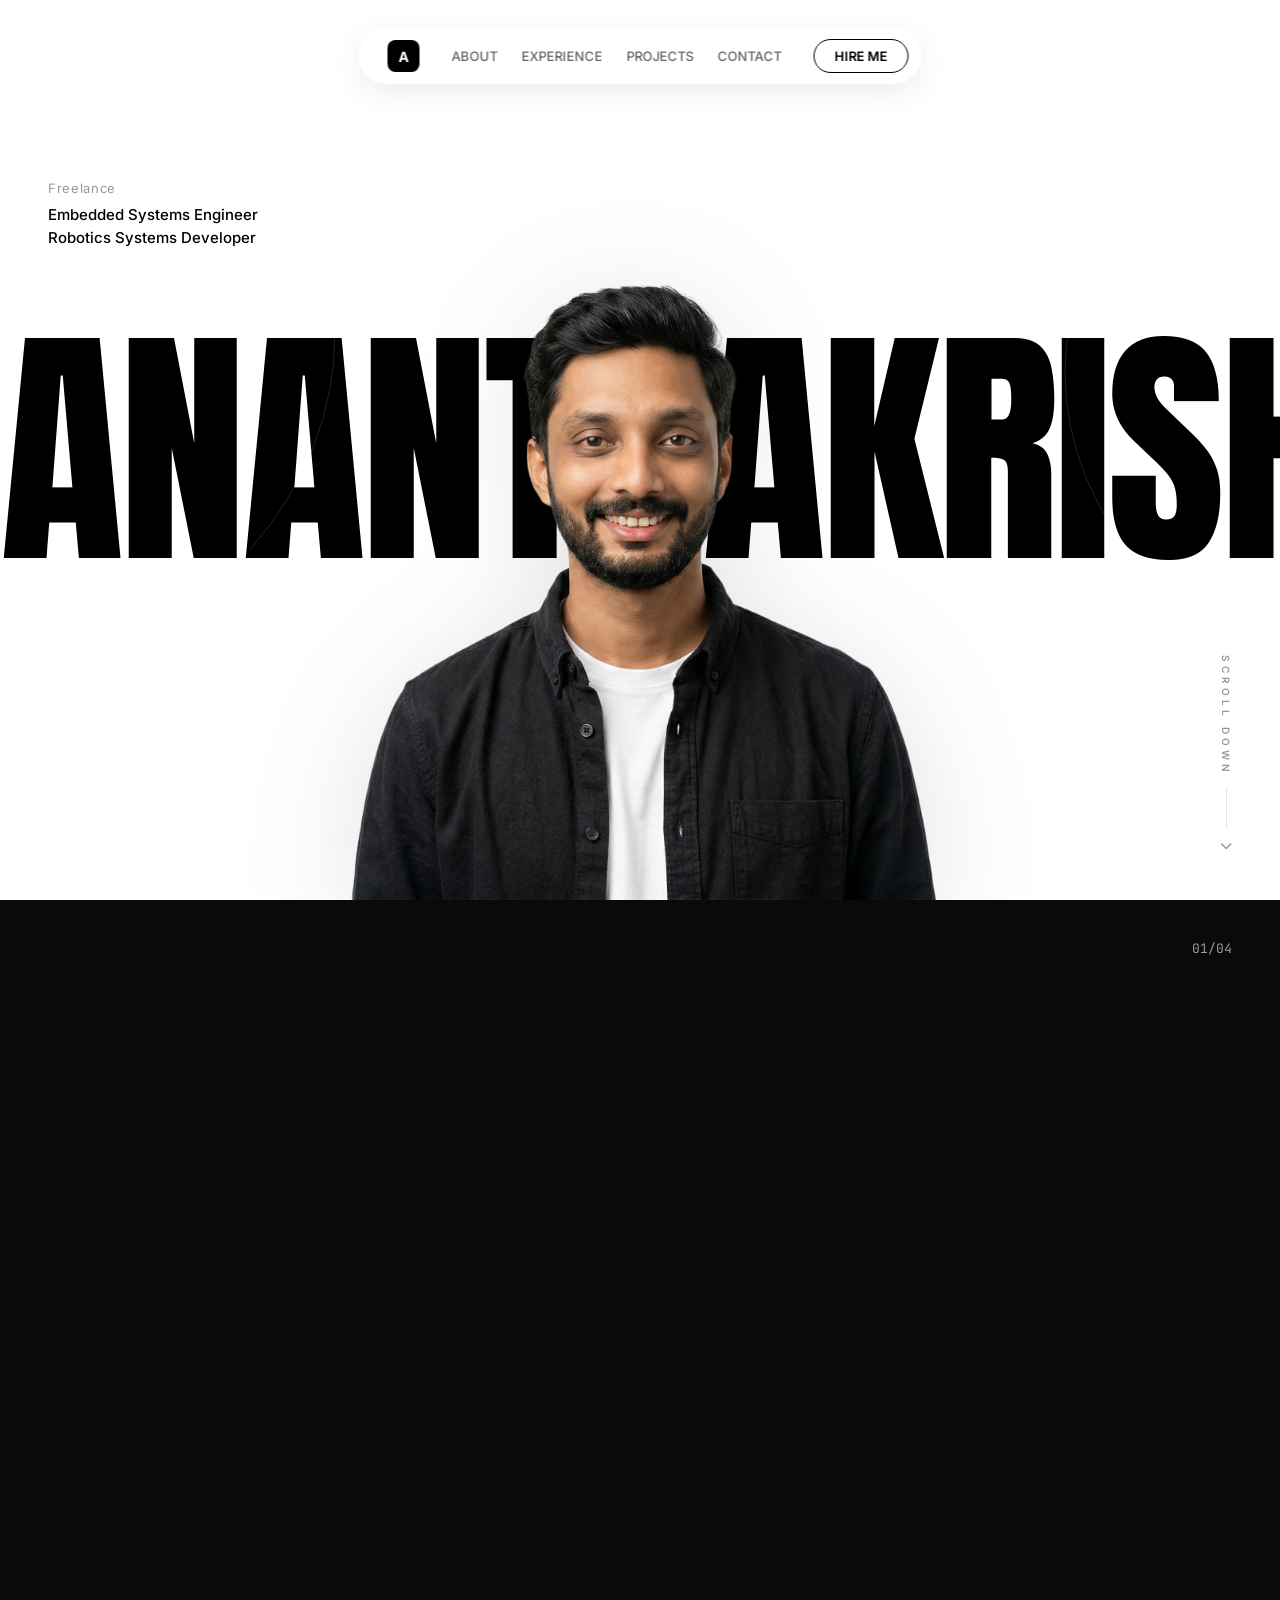
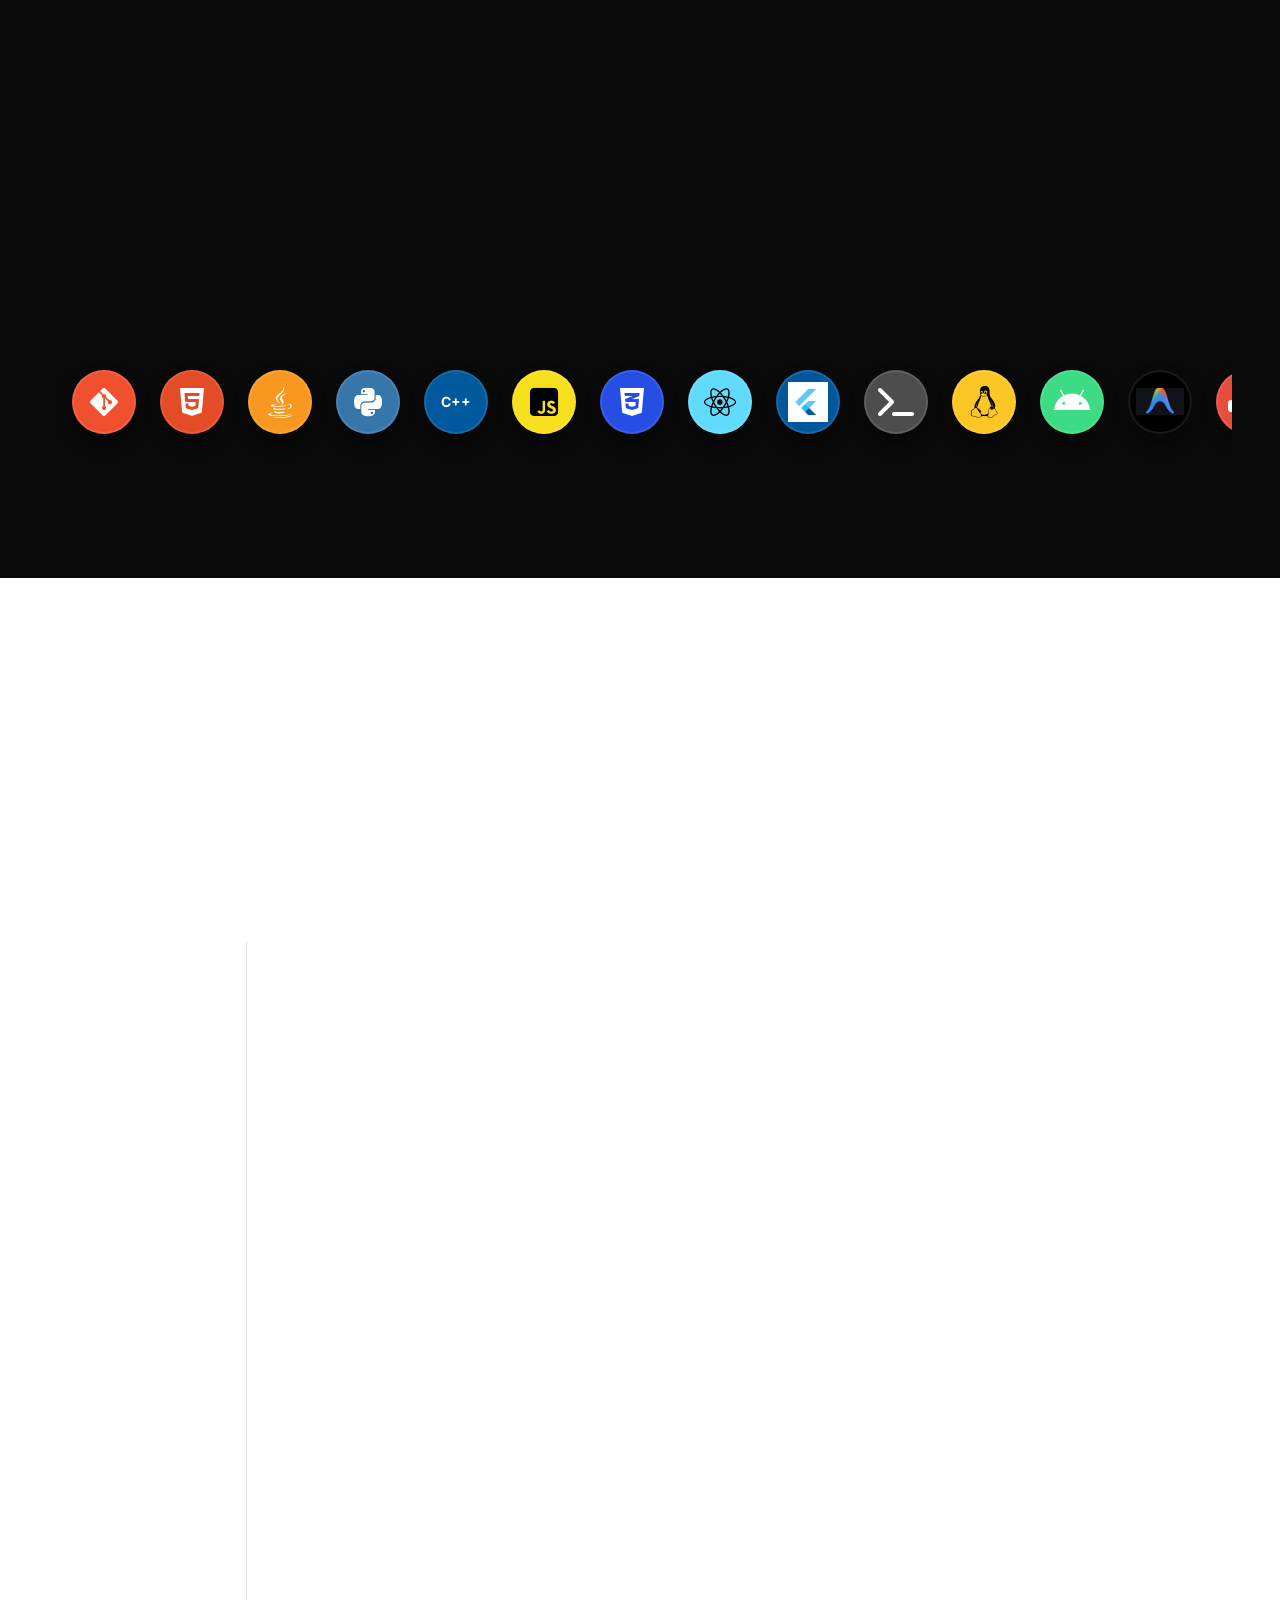
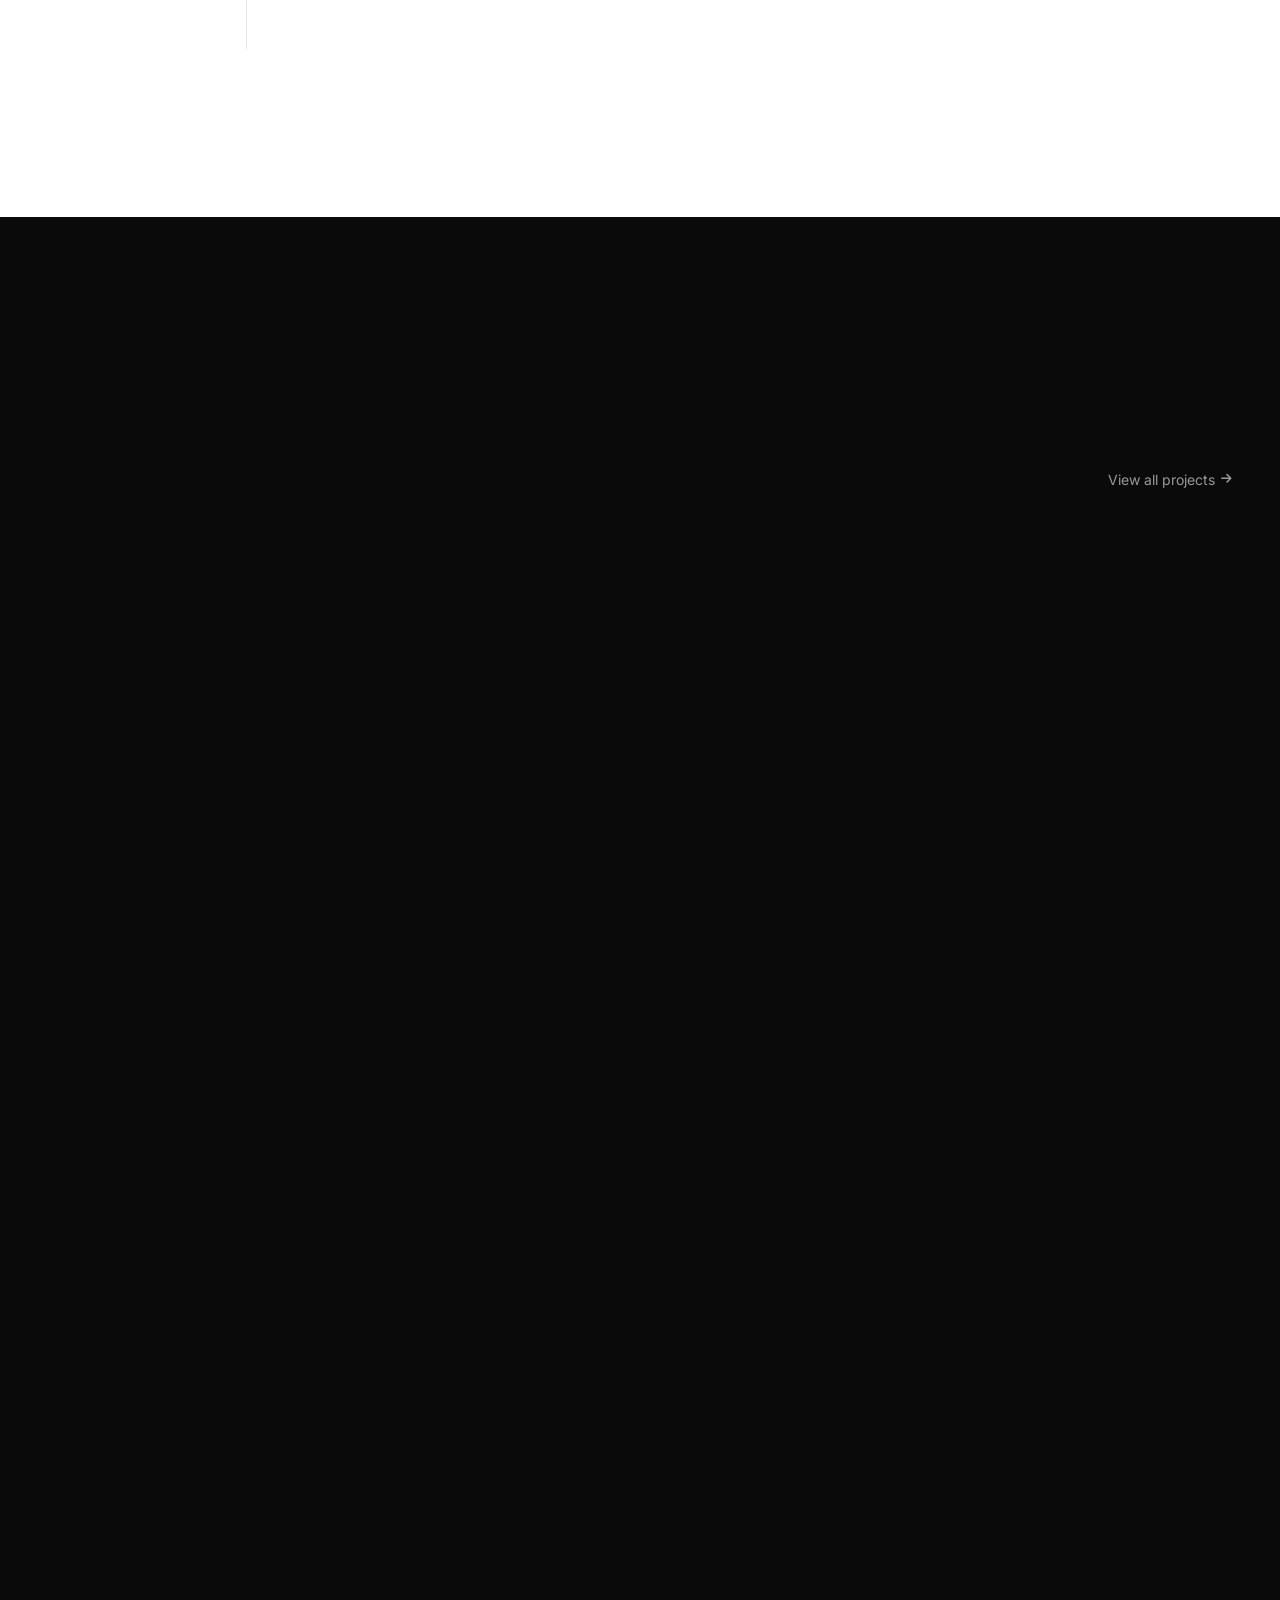
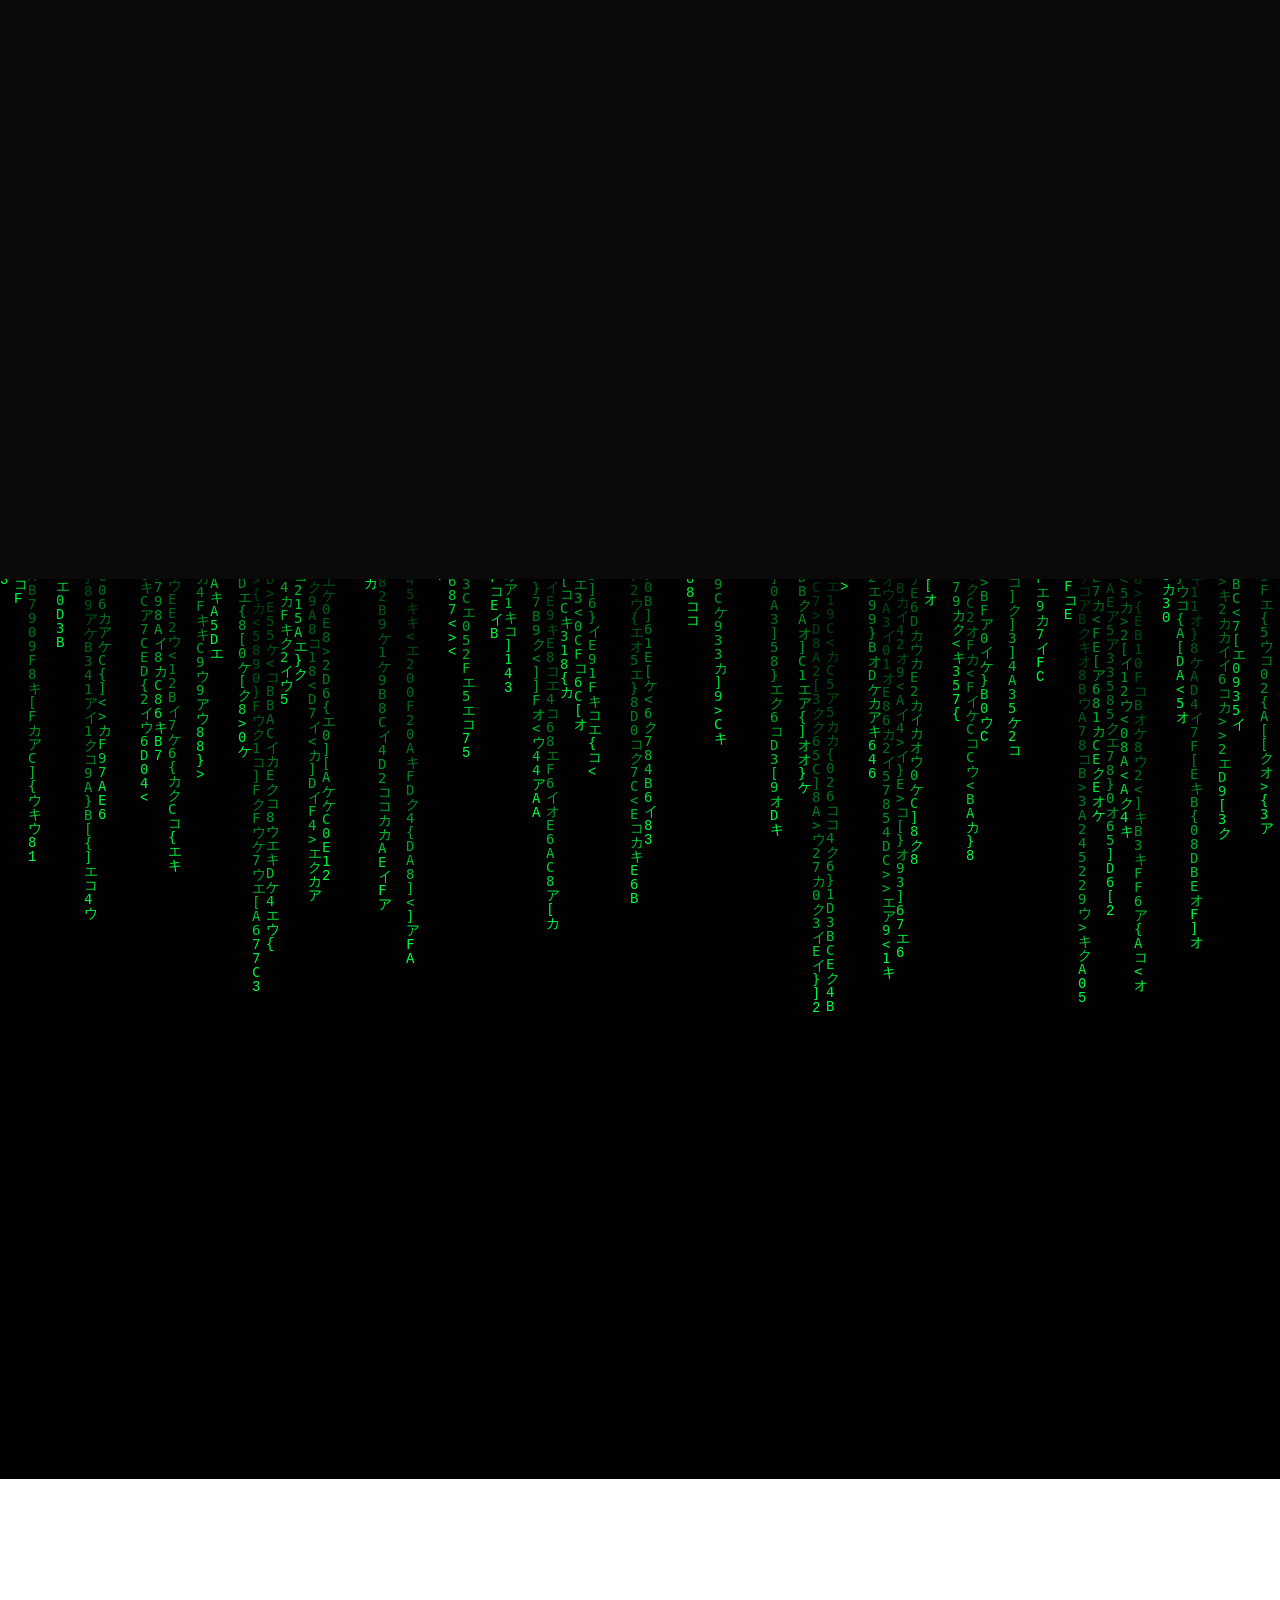
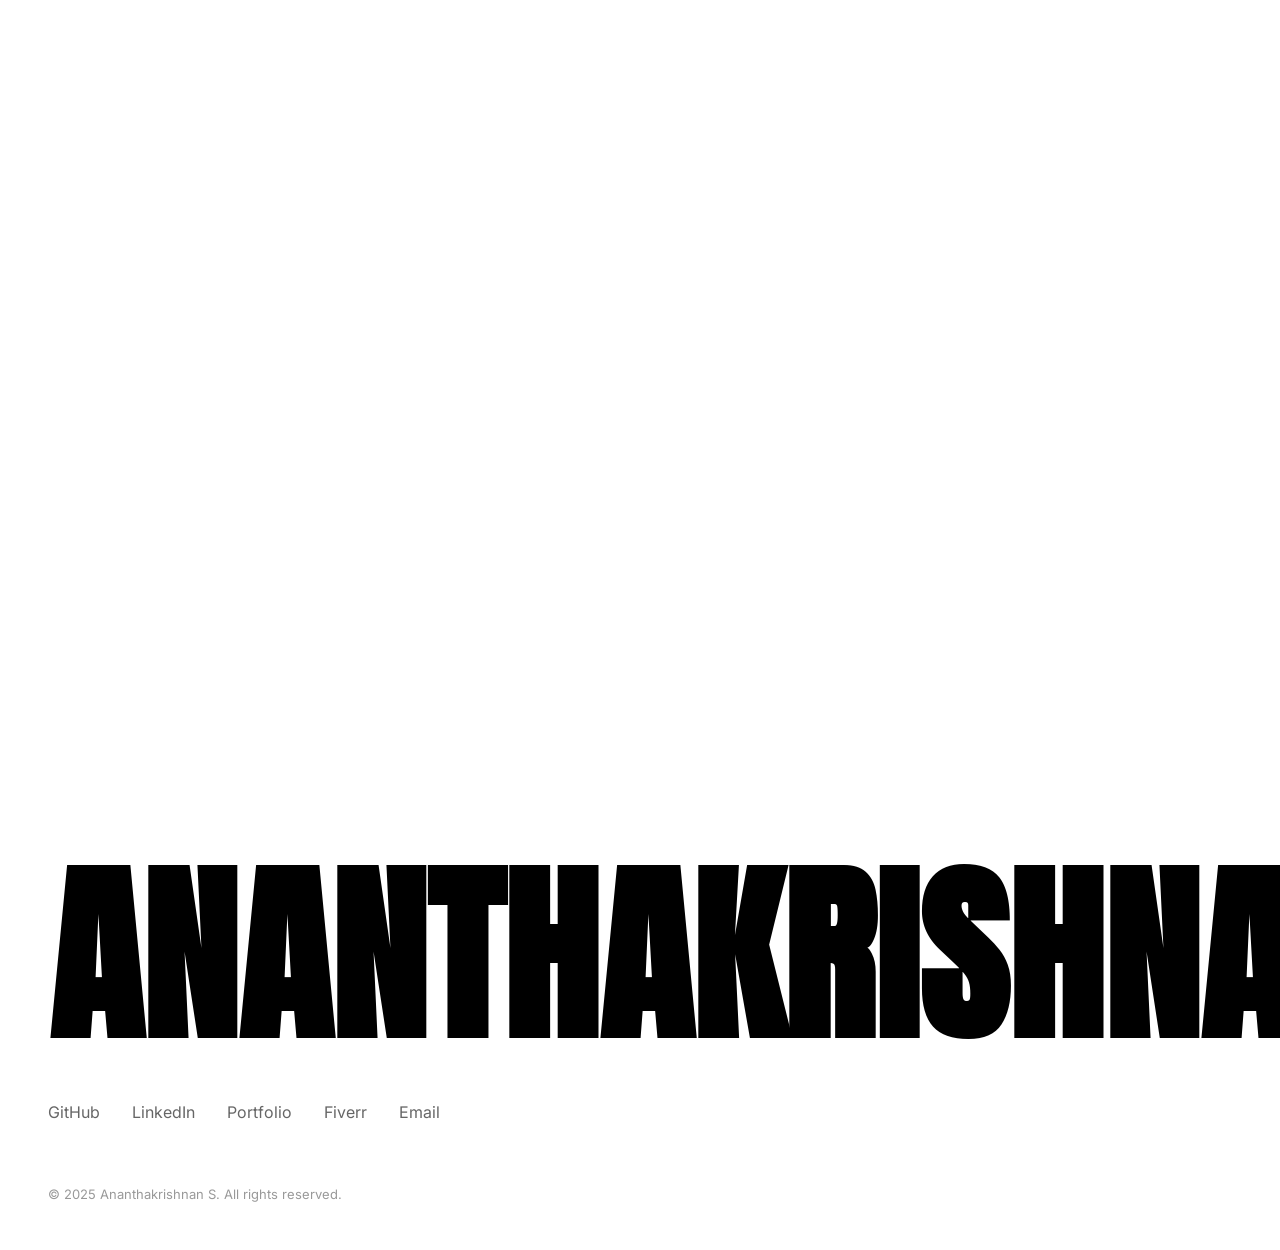
==== commit b0191119: "Add Autonomous Rover, Solar Panel Inspector, BikeNav projects" ====
--- a/index.html
+++ b/index.html
@@ -1010,7 +1010,7 @@
     }
 
     .works-grid {
-      grid-template-columns: repeat(auto-fit, minmax(300px, 1fr));
+      grid-template-columns: repeat(auto-fill, minmax(300px, 1fr));
     }
 
     .work-card {
@@ -1471,6 +1471,50 @@
           <p class="work-card-subtitle">MAX7299 clock with CPU/RAM monitor display</p>
           <div class="work-card-footer">
             <span class="work-card-tech">C++ / IoT</span>
+            <div class="work-card-link"><i class="fas fa-arrow-right"></i></div>
+          </div>
+        </div>
+      </a>
+
+      <!-- Card 13 - Autonomous Rover -->
+      <a href="javascript:void(0)" class="work-card reveal" onclick="openModal('rover')">
+        <div class="work-card-bg"></div>
+        <div class="work-card-content">
+          <div class="work-card-icon" style="background:rgba(44,62,80,0.15);color:#2c3e50;">🤖</div>
+          <h3 class="work-card-title">Autonomous Rover</h3>
+          <p class="work-card-subtitle">Raspberry Pi rover with YOLO object detection</p>
+          <div class="work-card-footer">
+            <span class="work-card-tech">Python / CV</span>
+            <div class="work-card-link"><i class="fas fa-arrow-right"></i></div>
+          </div>
+        </div>
+      </a>
+
+      <!-- Card 14 - Solar Panel Crack Detection -->
+      <a href="javascript:void(0)" class="work-card reveal" style="transition-delay: 0.08s;"
+        onclick="openModal('solar')">
+        <div class="work-card-bg"></div>
+        <div class="work-card-content">
+          <div class="work-card-icon" style="background:rgba(241,196,15,0.15);color:#f1c40f;">☀️</div>
+          <h3 class="work-card-title">Solar Panel Inspector</h3>
+          <p class="work-card-subtitle">YOLOv8 crack/dust detection + auto-clean</p>
+          <div class="work-card-footer">
+            <span class="work-card-tech">Python / CV</span>
+            <div class="work-card-link"><i class="fas fa-arrow-right"></i></div>
+          </div>
+        </div>
+      </a>
+
+      <!-- Card 15 - BikeNav ESP -->
+      <a href="javascript:void(0)" class="work-card reveal" style="transition-delay: 0.15s;"
+        onclick="openModal('bikenav')">
+        <div class="work-card-bg"></div>
+        <div class="work-card-content">
+          <div class="work-card-icon" style="background:rgba(52,73,94,0.15);color:#34495e;">🧭</div>
+          <h3 class="work-card-title">BikeNav</h3>
+          <p class="work-card-subtitle">ESP32 BLE navigation system with TFT display</p>
+          <div class="work-card-footer">
+            <span class="work-card-tech">ESP32 / BLE</span>
             <div class="work-card-link"><i class="fas fa-arrow-right"></i></div>
           </div>
         </div>
@@ -1579,6 +1623,24 @@
         tech: 'C++ / IoT',
         desc: 'ESP32-powered desk clock with MAX7299 7-segment display. Features real-time CPU and RAM monitoring from a connected PC — combining retro display aesthetics with modern system monitoring.',
         github: 'https://github.com/ananthakrishnan754/esp32-max7299-clock-cpu-ram-monitor'
+      },
+      'rover': {
+        title: 'Autonomous Rover',
+        tech: 'Python / CV',
+        desc: 'Raspberry Pi-based autonomous rover using YOLOv8 for real-time object detection and navigation. Designed for outdoor terrain with computer vision-based obstacle avoidance and path planning.',
+        github: 'https://github.com/ananthakrishnan754/PI_ROBOT'
+      },
+      'solar': {
+        title: 'Solar Panel Crack Detection & Cleaner',
+        tech: 'Python / CV',
+        desc: 'Real-time solar panel dust and crack detection using YOLOv8 OBB. Streams video from an IP camera, detects defects, and automatically triggers an ESP8266-based cleaning mechanism at the detected coordinates.',
+        github: 'https://github.com/ananthakrishnan754/solar-panel-crack-detection'
+      },
+      'bikenav': {
+        title: 'BikeNav — ESP32 Navigation System',
+        tech: 'ESP32 / BLE',
+        desc: 'Ultra-efficient bike navigation system streaming maps and turn-by-turn directions from a mobile browser to an ESP32 driving an ST7735 TFT display over Bluetooth Low Energy. Features dual-map hybrid architecture with micro-streaming engine.',
+        github: 'https://github.com/ananthakrishnan754/ESP-NAVIGATION-DEVICE'
       }
     };
 
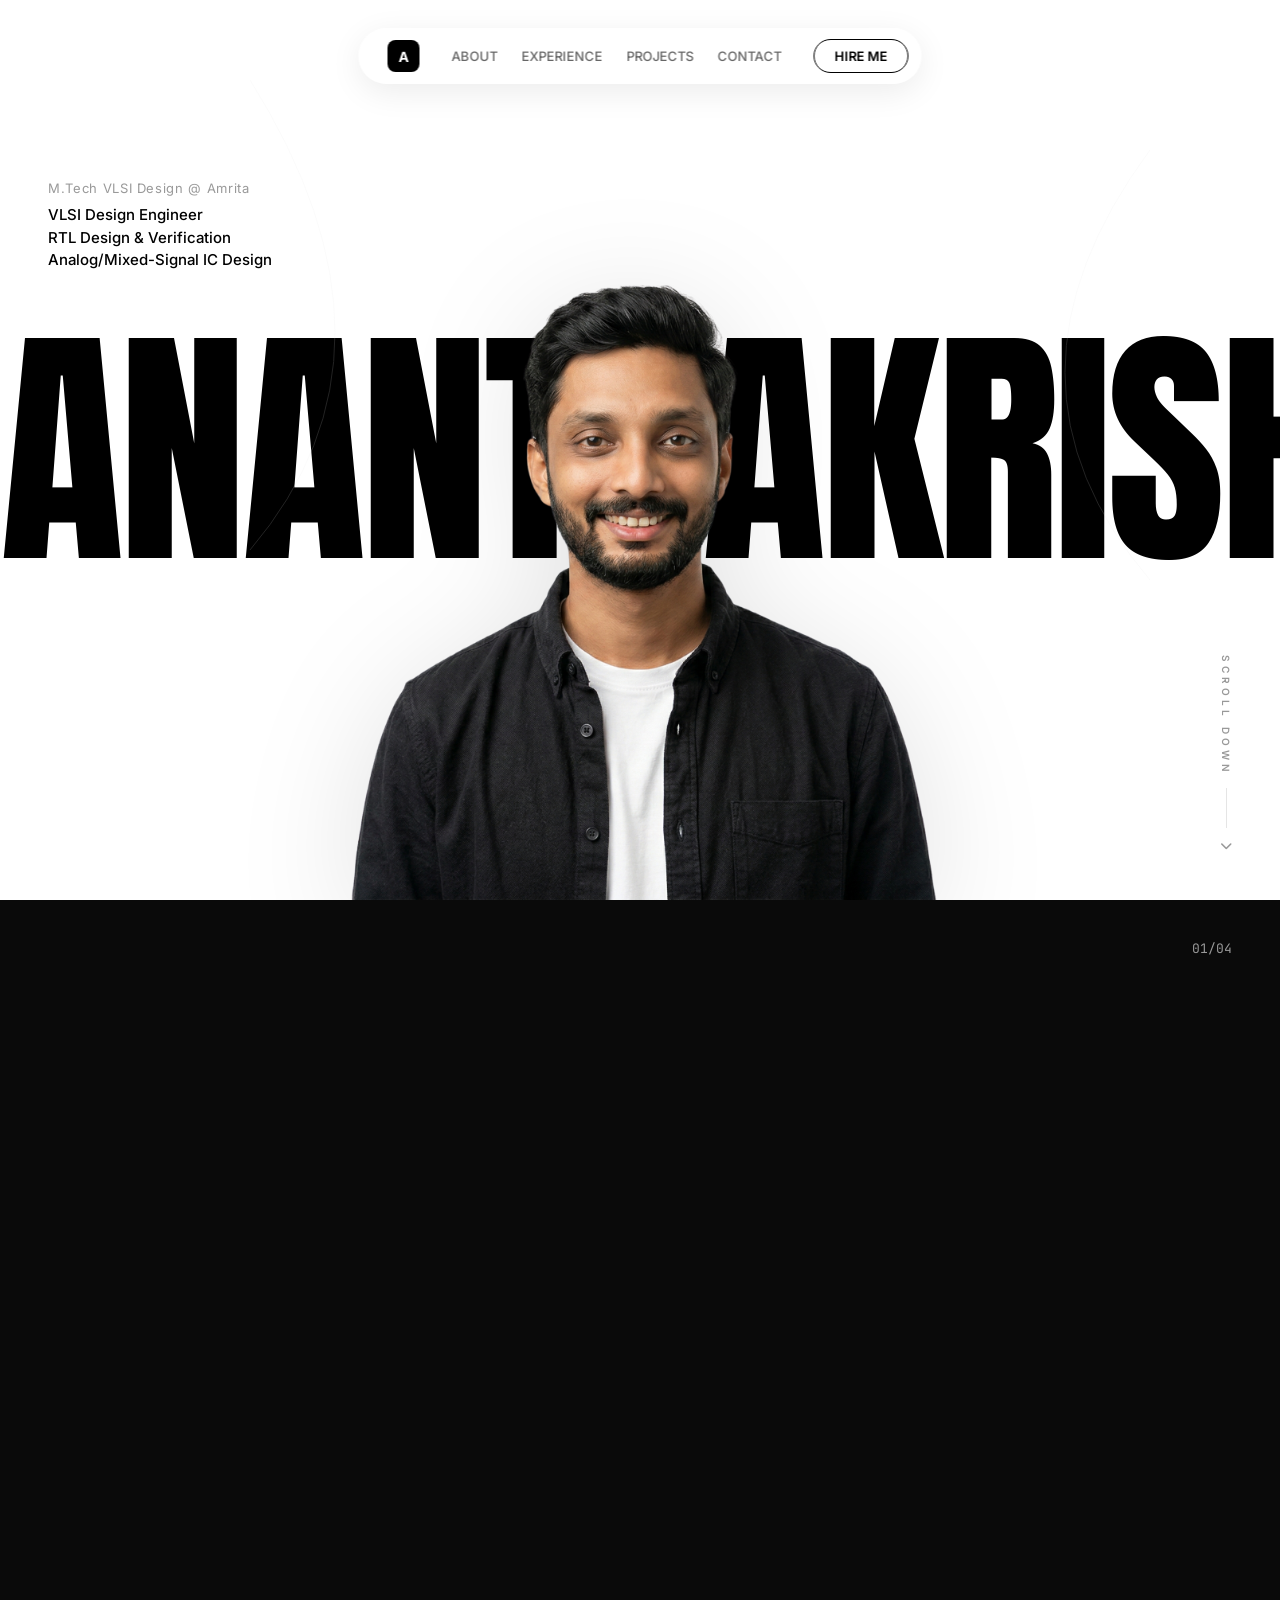
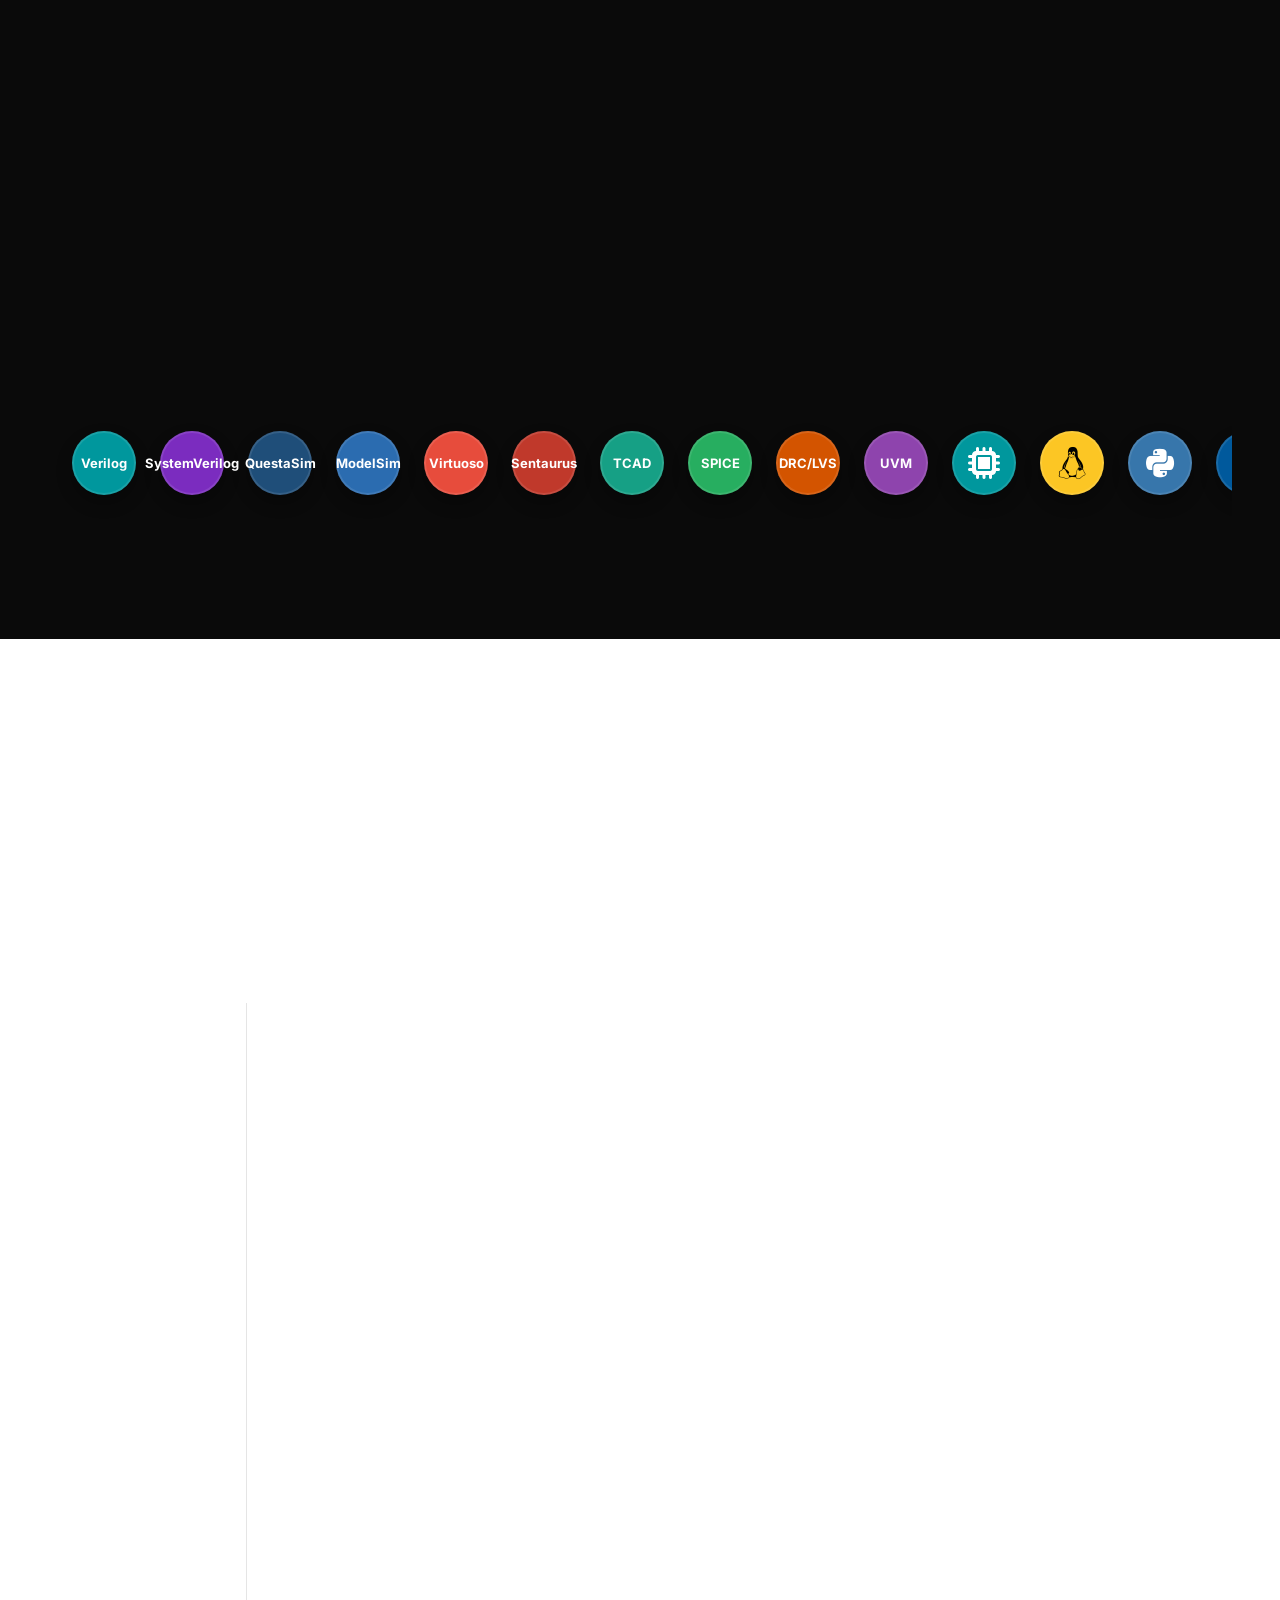
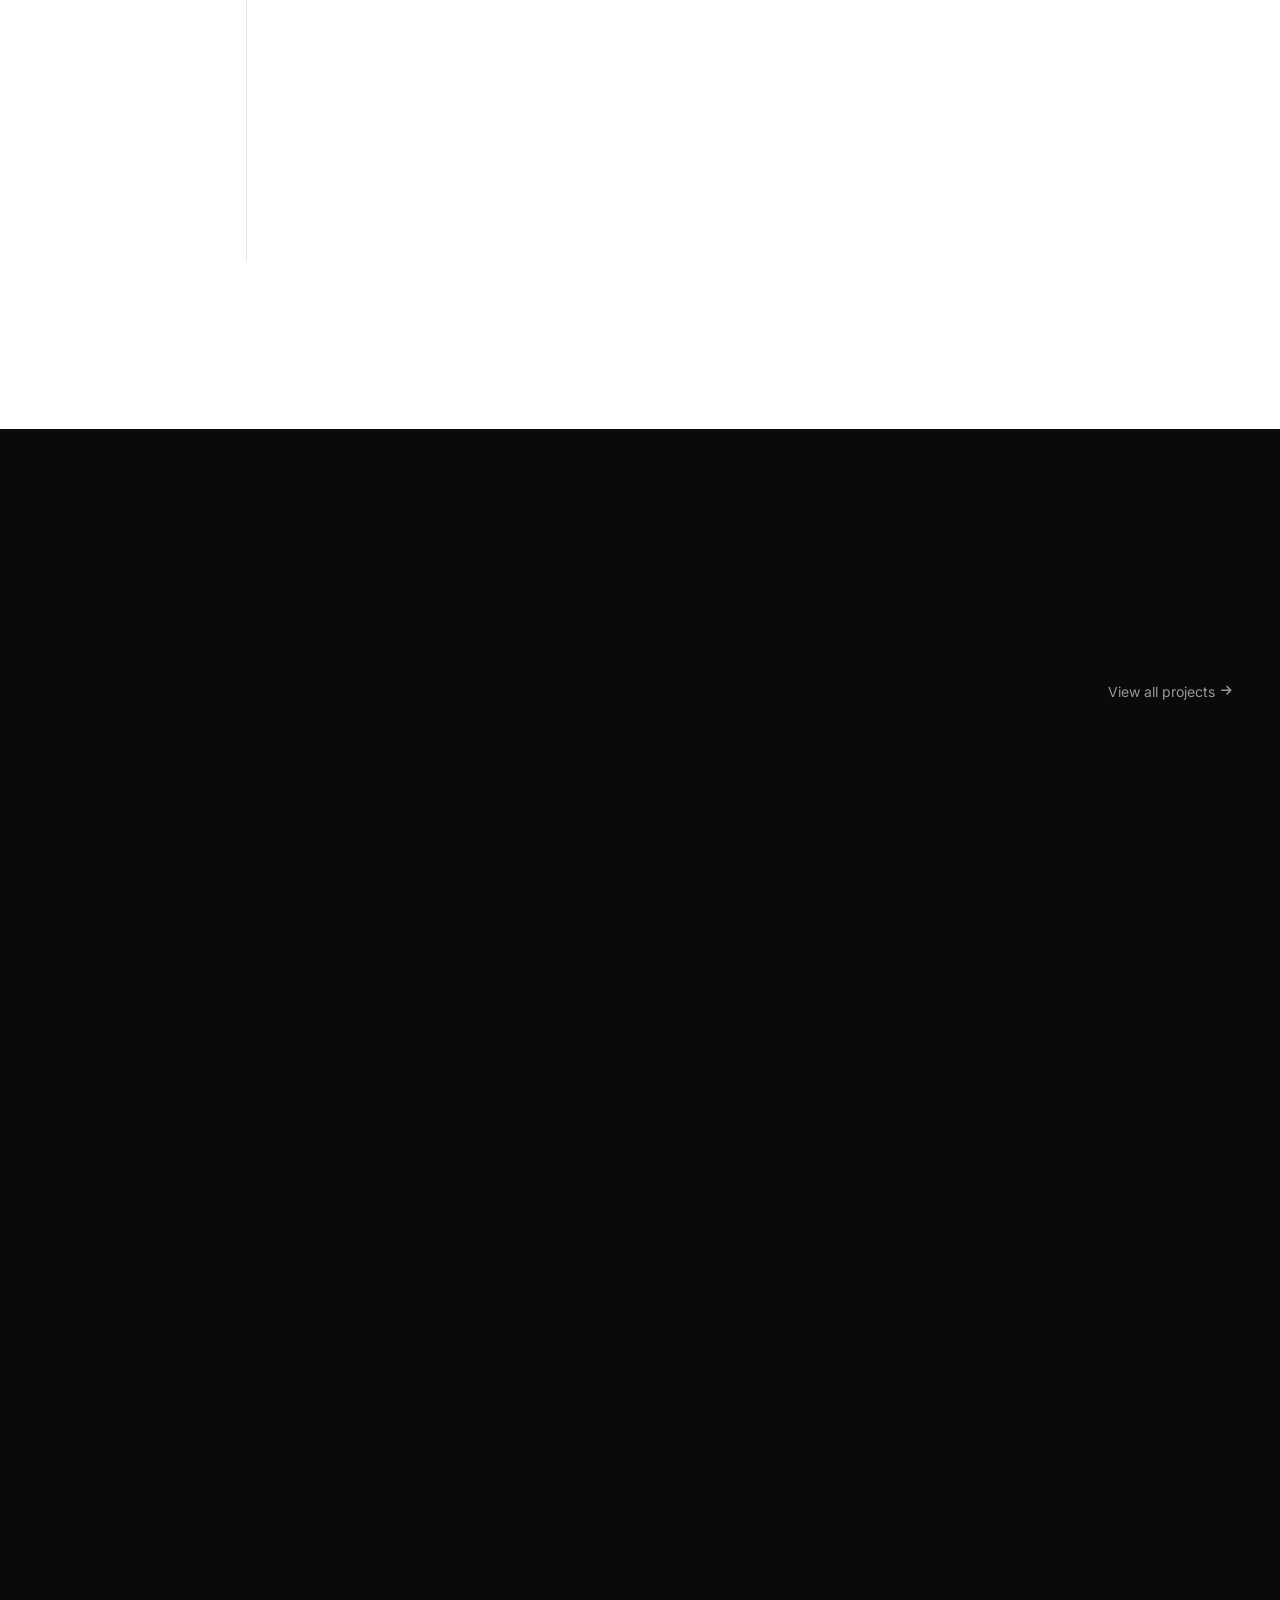
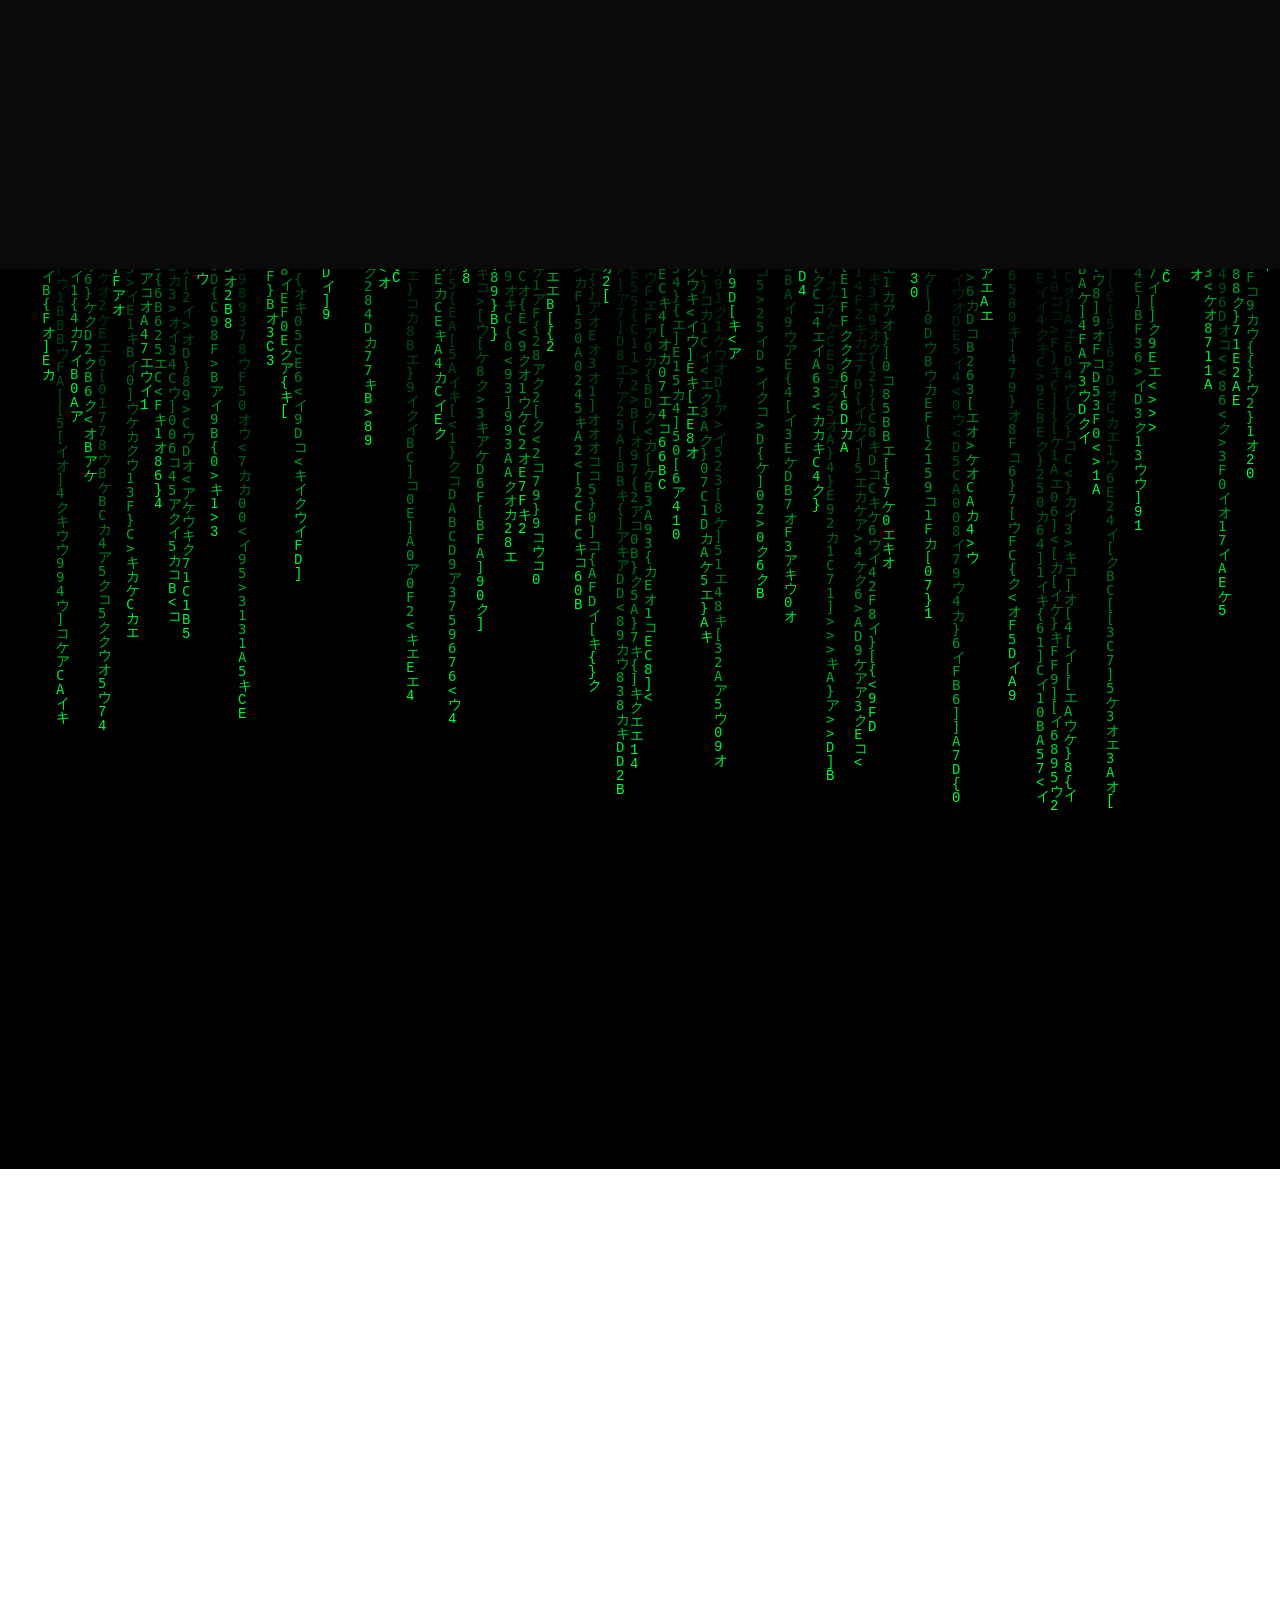
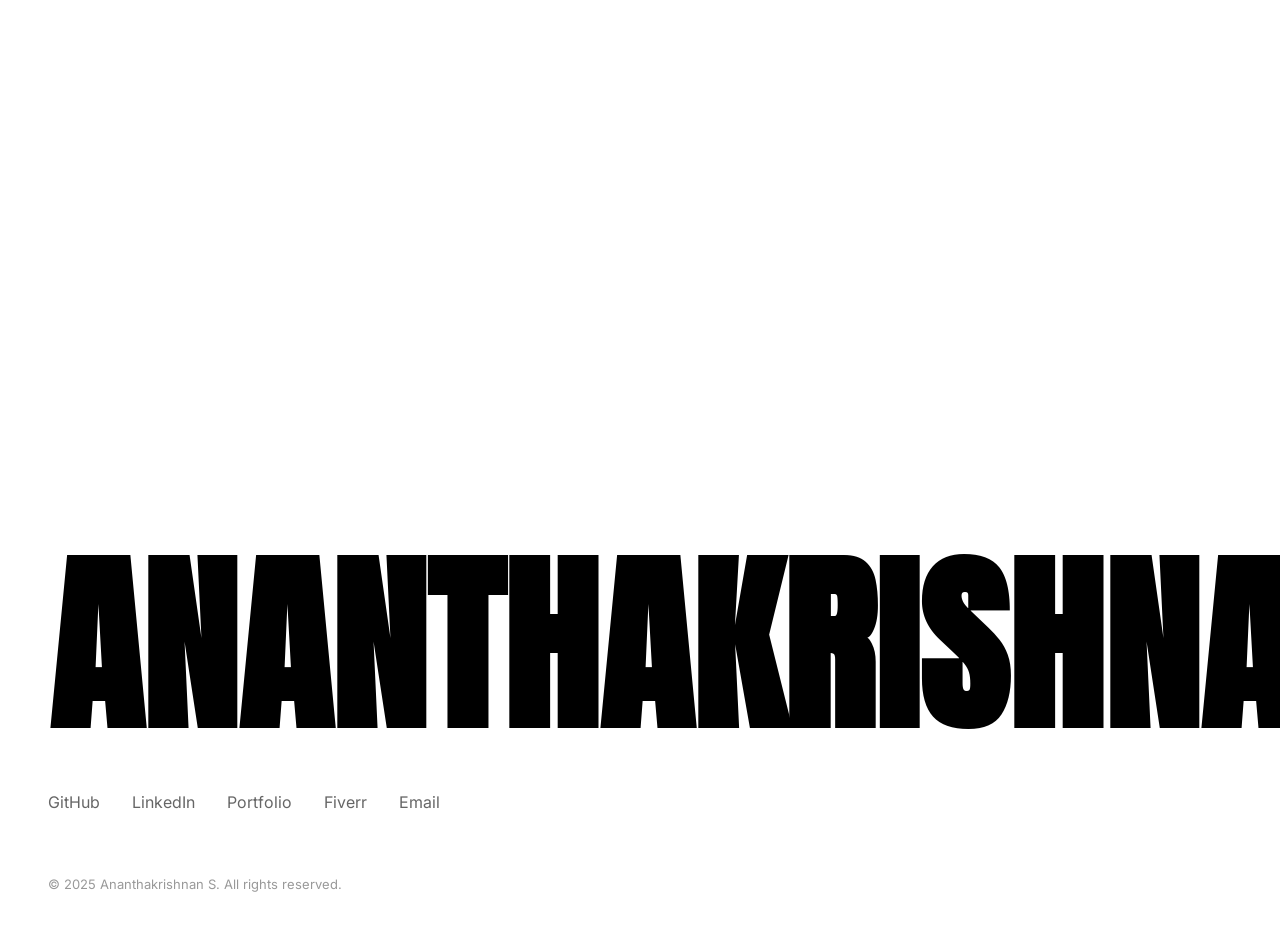
==== commit b1727bc6: "Retarget portfolio to VLSI design engineer positioning - Headline/meta/OG/JSON-LD: VLSI Design Engin" ====
--- a/index.html
+++ b/index.html
@@ -4,25 +4,25 @@
 <head>
   <meta charset="UTF-8">
   <meta name="viewport" content="width=device-width, initial-scale=1.0">
-  <title>Ananthakrishnan S | CTO at NukeLabs | Robotics & Embedded Systems Engineer</title>
+  <title>Ananthakrishnan S | VLSI Design Engineer (M.Tech) | RTL Design & Verification | Cadence Virtuoso</title>
   <meta name="description"
-    content="Portfolio of Ananthakrishnan S – CTO at NukeLabs. Specializing in Robotics, Embedded Systems, AI, and automation. Discover Ananthakrishnan's work at Nuke Labs.">
+    content="Portfolio of Ananthakrishnan S — M.Tech VLSI Design @ Amrita. RTL design & verification (Verilog/SystemVerilog, QuestaSim/ModelSim), analog/custom IC design (Cadence Virtuoso), and TCAD device simulation (Synopsys Sentaurus).">
   <meta name="keywords"
-    content="Ananthakrishnan, NukeLabs, Ananthakrishnan NukeLabs, Robotics, Embedded Systems, AI, CTO, CTO at NukeLabs, Ananthakrishnan S, Nuke Labs, portfolio">
+    content="Ananthakrishnan, VLSI, VLSI Design Engineer, RTL Design, RTL Verification, Verilog, SystemVerilog, QuestaSim, ModelSim, Cadence Virtuoso, Sentaurus TCAD, Analog Mixed-Signal, Semiconductor, Ananthakrishnan S, portfolio">
   <meta name="author" content="Ananthakrishnan S">
 
   <!-- Open Graph / Social Media -->
-  <meta property="og:title" content="Ananthakrishnan S | CTO at NukeLabs">
+  <meta property="og:title" content="Ananthakrishnan S | VLSI Design Engineer (M.Tech)">
   <meta property="og:description"
-    content="Portfolio of Ananthakrishnan S, CTO at NukeLabs. Specializing in Robotics, Embedded Systems, and AI.">
+    content="M.Tech in VLSI Design. RTL design & verification, analog/custom IC layout in Cadence Virtuoso, and TCAD device simulation in Synopsys Sentaurus.">
   <meta property="og:type" content="website">
   <meta property="og:url" content="https://ananthakrishnans.me">
 
   <!-- Twitter -->
   <meta name="twitter:card" content="summary_large_image">
-  <meta name="twitter:title" content="Ananthakrishnan S | CTO at NukeLabs">
+  <meta name="twitter:title" content="Ananthakrishnan S | VLSI Design Engineer (M.Tech)">
   <meta name="twitter:description"
-    content="Portfolio of Ananthakrishnan S, CTO at NukeLabs. Specializing in Robotics, Embedded Systems, and AI.">
+    content="RTL design & verification (Verilog/SystemVerilog, QuestaSim/ModelSim), analog/custom IC design (Cadence Virtuoso), TCAD device simulation (Sentaurus).">
 
   <!-- Structured Data (SEO) -->
   <script type="application/ld+json">
@@ -30,11 +30,26 @@
    "@context": "https://schema.org",
    "@type": "Person",
    "name": "Ananthakrishnan S",
-   "jobTitle": "Chief Technology Officer",
+   "jobTitle": "Embedded Systems Engineer",
    "worksFor": {
      "@type": "Organization",
      "name": "Nuke Labs"
    },
+   "alumniOf": {
+     "@type": "CollegeOrUniversity",
+     "name": "Amrita Vishwa Vidyapeetham"
+   },
+   "knowsAbout": [
+     "VLSI Design",
+     "RTL Design",
+     "RTL Verification",
+     "Verilog",
+     "SystemVerilog",
+     "QuestaSim",
+     "ModelSim",
+     "Cadence Virtuoso",
+     "Sentaurus TCAD"
+   ],
    "url": "https://ananthakrishnans.me",
    "sameAs": [
      "https://linkedin.com/in/ananthakrishnan754",
@@ -741,7 +756,7 @@
     <!-- Hidden SEO H1 -->
     <h1
       style="position:absolute; width:1px; height:1px; padding:0; margin:-1px; overflow:hidden; clip:rect(0, 0, 0, 0); white-space:nowrap; border:0;">
-      Ananthakrishnan NukeLabs - Robotics & Embedded Systems Engineer Portfolio</h1>
+      Ananthakrishnan S - VLSI Design Engineer Portfolio | RTL Design & Verification | Analog IC Design | TCAD</h1>
 
     <!-- Scrolling Name Background -->
     <div
@@ -764,9 +779,10 @@
 
     <!-- Left Side Text -->
     <div class="hero-side-text" style="position:absolute; left:48px; top:20%; z-index:15;">
-      <p style="color:var(--text-subtle); font-size:13px; margin-bottom:8px; letter-spacing:0.05em;">Freelance</p>
-      <p style="font-weight:500; font-size:15px; line-height:1.5;">Embedded Systems Engineer</p>
-      <p style="font-weight:500; font-size:15px; line-height:1.5;">Robotics Systems Developer</p>
+      <p style="color:var(--text-subtle); font-size:13px; margin-bottom:8px; letter-spacing:0.05em;">M.Tech VLSI Design @ Amrita</p>
+      <p style="font-weight:500; font-size:15px; line-height:1.5;">VLSI Design Engineer</p>
+      <p style="font-weight:500; font-size:15px; line-height:1.5;">RTL Design &amp; Verification</p>
+      <p style="font-weight:500; font-size:15px; line-height:1.5;">Analog/Mixed-Signal IC Design</p>
 
     </div>
 
@@ -830,20 +846,20 @@
         <!-- Content -->
         <div class="reveal" style="max-width:600px;">
           <p style="font-size:18px; line-height:1.7; color:rgba(255,255,255,0.7); margin-bottom:24px;">
-            I am an Electronics and Communication Engineering undergraduate (Class of 2026) with hands-on experience in
-            robotics, embedded systems, computer vision, and full-stack web development. I focus on building end-to-end
-            hardware–software systems, integrating robotics, embedded firmware, and intelligent software into practical
-            solutions.
+            I am an Electronics &amp; Communication graduate, now pursuing an M.Tech in VLSI Design at Amrita
+            Vishwa Vidyapeetham. I work across the silicon stack — from RTL that verifies cleanly, to custom layouts
+            that pass DRC/LVS, to device simulation I can trust.
           </p>
           <p style="font-size:18px; line-height:1.7; color:rgba(255,255,255,0.7); margin-bottom:24px;">
-            My work includes ROS2-based robotic control systems, PID control simulations in Gazebo, computer vision
-            pipelines using OpenCV and YOLO, and embedded development with ESP32 and Raspberry Pi. In addition to
-            engineering projects, I have also designed and developed multiple professional websites and web applications
-            for clients, delivering scalable and user-focused digital solutions.
+            Digital: Verilog/SystemVerilog RTL design with self-checking testbenches and waveform verification in
+            QuestaSim/ModelSim — flip-flop families, counters, and an ALU, every one verified rather than just
+            simulated. Analog/Custom: schematic capture, layout, DRC/LVS, parasitic extraction and post-layout
+            simulation in Cadence Virtuoso. Device/TCAD: semiconductor device simulation in Synopsys Sentaurus across a
+            material-engineered PN diode study and photodiodes in Si, Ge, GaAs and 4H-SiC.
           </p>
           <p style="font-size:18px; line-height:1.7; color:rgba(255,255,255,0.7); margin-bottom:32px;">
-            I specialize in system integration, connecting hardware, firmware, AI, and web platforms to create complete,
-            deployable products.
+            The part of IC design most people skip is verification — it is the part that catches real bugs, and it is
+            what I obsess over. I also mentor RTL and firmware workshops with the IEEE SSCS Student Branch.
           </p>
 
           <!-- Status Badge -->
@@ -851,8 +867,8 @@
             style="display:inline-flex; align-items:center; gap:10px; background:rgba(255,255,255,0.08); border-radius:100px; padding:10px 20px;">
             <span
               style="width:8px; height:8px; background:#fff; border-radius:50%; animation:blink 2s infinite;"></span>
-            <span class="font-mono" style="font-size:13px; color:rgba(255,255,255,0.7);">Currently seeking Robotics and
-              Embedded Systems internship opportunities.</span>
+            <span class="font-mono" style="font-size:13px; color:rgba(255,255,255,0.7);">Seeking full-time Digital,
+              RTL Verification, Analog/Mixed-Signal &amp; Physical Design roles.</span>
           </div>
         </div>
       </div>
@@ -862,49 +878,65 @@
     <div style="margin-top:96px; padding:24px 0; overflow:hidden; position:relative;">
       <div id="wavy-skills" style="display:flex; gap:24px; padding-left:24px; width:max-content;">
         <!-- Icons injected via js, but let's add them directly here to avoid layout shifts -->
-        <div class="skill-icon" style="background:#f1502f; color:#fff;"><i class="fab fa-git-alt"></i></div>
-        <div class="skill-icon" style="background:#e34c26; color:#fff;"><i class="fab fa-html5"></i></div>
-        <div class="skill-icon" style="background:#f89820; color:#fff;"><i class="fab fa-java"></i></div>
+        <div class="skill-icon" style="background:#00979d; color:#fff;"><span
+            style="font-size:13px; font-weight:bold;">Verilog</span></div>
+        <div class="skill-icon" style="background:#7b2cbf; color:#fff;"><span
+            style="font-size:13px; font-weight:bold;">SystemVerilog</span></div>
+        <div class="skill-icon" style="background:#1f4e79; color:#fff;"><span
+            style="font-size:13px; font-weight:bold;">QuestaSim</span></div>
+        <div class="skill-icon" style="background:#2b6cb0; color:#fff;"><span
+            style="font-size:13px; font-weight:bold;">ModelSim</span></div>
+        <div class="skill-icon" style="background:#e74c3c; color:#fff;"><span
+            style="font-size:13px; font-weight:bold;">Virtuoso</span></div>
+        <div class="skill-icon" style="background:#c0392b; color:#fff;"><span
+            style="font-size:13px; font-weight:bold;">Sentaurus</span></div>
+        <div class="skill-icon" style="background:#16a085; color:#fff;"><span
+            style="font-size:13px; font-weight:bold;">TCAD</span></div>
+        <div class="skill-icon" style="background:#27ae60; color:#fff;"><span
+            style="font-size:13px; font-weight:bold;">SPICE</span></div>
+        <div class="skill-icon" style="background:#d35400; color:#fff;"><span
+            style="font-size:13px; font-weight:bold;">DRC/LVS</span></div>
+        <div class="skill-icon" style="background:#8e44ad; color:#fff;"><span
+            style="font-size:13px; font-weight:bold;">UVM</span></div>
+        <div class="skill-icon" style="background:#00979d; color:#fff;"><i class="fas fa-microchip"></i></div>
+        <div class="skill-icon" style="background:#fcc624; color:#000;"><i class="fab fa-linux"></i></div>
         <div class="skill-icon" style="background:#3776ab; color:#fff;"><i class="fab fa-python"></i></div>
         <div class="skill-icon" style="background:#00599c; color:#fff;"><span
             style="font-size:14px; font-weight:bold;">C++</span></div>
-        <div class="skill-icon" style="background:#f7df1e; color:#000;"><i class="fab fa-js-square"></i></div>
-        <div class="skill-icon" style="background:#264de4; color:#fff;"><i class="fab fa-css3-alt"></i></div>
-        <div class="skill-icon" style="background:#61dbfb; color:#000;"><i class="fab fa-react"></i></div>
-        <div class="skill-icon" style="background:#02569b; overflow:hidden;"><img src="flutter.png" alt="Flutter"
-            style="width:40px; height:40px; object-fit:contain;"></div>
-        <div class="skill-icon" style="background:#4d4d4d; color:#fff;"><i class="fas fa-terminal"></i></div>
-        <div class="skill-icon" style="background:#fcc624; color:#000;"><i class="fab fa-linux"></i></div>
-        <div class="skill-icon" style="background:#3ddc84; color:#fff;"><i class="fab fa-android"></i></div>
-        <div class="skill-icon" style="background:#000; overflow:hidden;"><img src="antigravity.png" alt="AntiGravity"
-            style="width:48px; height:48px; object-fit:contain;"></div>
+        <div class="skill-icon" style="background:#f1502f; color:#fff;"><i class="fab fa-git-alt"></i></div>
         <div class="skill-icon" style="background:#e74c3c; color:#fff;"><i class="fas fa-robot"></i></div>
-        <div class="skill-icon" style="background:#00979d; color:#fff;"><i class="fas fa-microchip"></i></div>
-        <div class="skill-icon" style="background:#8e44ad; color:#fff;"><i class="fas fa-satellite-dish"></i></div>
         <div class="skill-icon" style="background:#f39c12; color:#fff;"><i class="fas fa-chalkboard-teacher"></i></div>
         <div class="skill-icon" style="background:#000; overflow:hidden;"><img src="nukelabs.png" alt="Nuke Labs"
             style="width:48px; height:48px; object-fit:contain;"></div>
 
         <!-- Duplicated for continuous infinite scrolling -->
-        <div class="skill-icon" style="background:#f1502f; color:#fff;"><i class="fab fa-git-alt"></i></div>
-        <div class="skill-icon" style="background:#e34c26; color:#fff;"><i class="fab fa-html5"></i></div>
-        <div class="skill-icon" style="background:#f89820; color:#fff;"><i class="fab fa-java"></i></div>
+        <div class="skill-icon" style="background:#00979d; color:#fff;"><span
+            style="font-size:13px; font-weight:bold;">Verilog</span></div>
+        <div class="skill-icon" style="background:#7b2cbf; color:#fff;"><span
+            style="font-size:13px; font-weight:bold;">SystemVerilog</span></div>
+        <div class="skill-icon" style="background:#1f4e79; color:#fff;"><span
+            style="font-size:13px; font-weight:bold;">QuestaSim</span></div>
+        <div class="skill-icon" style="background:#2b6cb0; color:#fff;"><span
+            style="font-size:13px; font-weight:bold;">ModelSim</span></div>
+        <div class="skill-icon" style="background:#e74c3c; color:#fff;"><span
+            style="font-size:13px; font-weight:bold;">Virtuoso</span></div>
+        <div class="skill-icon" style="background:#c0392b; color:#fff;"><span
+            style="font-size:13px; font-weight:bold;">Sentaurus</span></div>
+        <div class="skill-icon" style="background:#16a085; color:#fff;"><span
+            style="font-size:13px; font-weight:bold;">TCAD</span></div>
+        <div class="skill-icon" style="background:#27ae60; color:#fff;"><span
+            style="font-size:13px; font-weight:bold;">SPICE</span></div>
+        <div class="skill-icon" style="background:#d35400; color:#fff;"><span
+            style="font-size:13px; font-weight:bold;">DRC/LVS</span></div>
+        <div class="skill-icon" style="background:#8e44ad; color:#fff;"><span
+            style="font-size:13px; font-weight:bold;">UVM</span></div>
+        <div class="skill-icon" style="background:#00979d; color:#fff;"><i class="fas fa-microchip"></i></div>
+        <div class="skill-icon" style="background:#fcc624; color:#000;"><i class="fab fa-linux"></i></div>
         <div class="skill-icon" style="background:#3776ab; color:#fff;"><i class="fab fa-python"></i></div>
         <div class="skill-icon" style="background:#00599c; color:#fff;"><span
             style="font-size:14px; font-weight:bold;">C++</span></div>
-        <div class="skill-icon" style="background:#f7df1e; color:#000;"><i class="fab fa-js-square"></i></div>
-        <div class="skill-icon" style="background:#264de4; color:#fff;"><i class="fab fa-css3-alt"></i></div>
-        <div class="skill-icon" style="background:#61dbfb; color:#000;"><i class="fab fa-react"></i></div>
-        <div class="skill-icon" style="background:#02569b; overflow:hidden;"><img src="flutter.png" alt="Flutter"
-            style="width:40px; height:40px; object-fit:contain;"></div>
-        <div class="skill-icon" style="background:#4d4d4d; color:#fff;"><i class="fas fa-terminal"></i></div>
-        <div class="skill-icon" style="background:#fcc624; color:#000;"><i class="fab fa-linux"></i></div>
-        <div class="skill-icon" style="background:#3ddc84; color:#fff;"><i class="fab fa-android"></i></div>
-        <div class="skill-icon" style="background:#000; overflow:hidden;"><img src="antigravity.png" alt="AntiGravity"
-            style="width:48px; height:48px; object-fit:contain;"></div>
+        <div class="skill-icon" style="background:#f1502f; color:#fff;"><i class="fab fa-git-alt"></i></div>
         <div class="skill-icon" style="background:#e74c3c; color:#fff;"><i class="fas fa-robot"></i></div>
-        <div class="skill-icon" style="background:#00979d; color:#fff;"><i class="fas fa-microchip"></i></div>
-        <div class="skill-icon" style="background:#8e44ad; color:#fff;"><i class="fas fa-satellite-dish"></i></div>
         <div class="skill-icon" style="background:#f39c12; color:#fff;"><i class="fas fa-chalkboard-teacher"></i></div>
         <div class="skill-icon" style="background:#000; overflow:hidden;"><img src="nukelabs.png" alt="Nuke Labs"
             style="width:48px; height:48px; object-fit:contain;"></div>
@@ -928,21 +960,19 @@
         <!-- Items -->
         <div class="timeline-item reveal" style="position:relative; margin-bottom:48px;">
           <div class="timeline-node active"></div>
-          <span class="font-mono" style="font-size:13px; color:var(--text-subtle);">Jan 2025 – Present</span>
-          <h3 class="font-display" style="font-size:clamp(22px, 3vw, 32px); margin:6px 0 4px;">CHIEF TECHNOLOGY OFFICER
-            (CTO)</h3>
-          <p style="color:var(--text-muted); font-size:16px; margin-bottom:4px;">Nuke Labs · Kerala, India</p>
+          <span class="font-mono" style="font-size:13px; color:var(--text-subtle);">Apr 2026 – Present</span>
+          <h3 class="font-display" style="font-size:clamp(22px, 3vw, 32px); margin:6px 0 4px;">SSCS MENTOR</h3>
+          <p style="color:var(--text-muted); font-size:16px; margin-bottom:4px;">IEEE SSCS Student Branch · Part-time</p>
           <div class="timeline-desc">
             <p style="color:var(--text-muted); font-size:15px; line-height:1.6; padding-top:8px; max-width:500px;">
-              Lead the technical development of products and prototypes while working as an embedded systems engineer
-              and software developer. Responsible for system architecture, firmware development, and integrating
-              hardware with software platforms for scalable technology solutions.</p>
+              Mentor hands-on RTL, firmware, and electronics-simulation workshops for the IEEE Solid-State Circuits
+              Society student branch — including sessions on Verilog, embedded design, and simulation tooling.</p>
           </div>
         </div>
 
         <div class="timeline-item reveal" style="position:relative; margin-bottom:48px;">
           <div class="timeline-node active"></div>
-          <span class="font-mono" style="font-size:13px; color:var(--text-subtle);">Jan 2025 – Present</span>
+          <span class="font-mono" style="font-size:13px; color:var(--text-subtle);">Jan 2025 – Apr 2026</span>
           <h3 class="font-display" style="font-size:clamp(22px, 3vw, 32px); margin:6px 0 4px;">SECRETARY</h3>
           <p style="color:var(--text-muted); font-size:16px; margin-bottom:4px;">IEEE Student Branch, Sree Buddha
             College of Engineering</p>
@@ -955,7 +985,20 @@
 
         <div class="timeline-item reveal" style="position:relative; margin-bottom:48px;">
           <div class="timeline-node active"></div>
-          <span class="font-mono" style="font-size:13px; color:var(--text-subtle);">Oct 2024 – Present</span>
+          <span class="font-mono" style="font-size:13px; color:var(--text-subtle);">Jan 2024 – Present · Part-time</span>
+          <h3 class="font-display" style="font-size:clamp(22px, 3vw, 32px); margin:6px 0 4px;">EMBEDDED SYSTEMS
+            ENGINEER</h3>
+          <p style="color:var(--text-muted); font-size:16px; margin-bottom:4px;">Nuke Labs · Kochi, Kerala</p>
+          <div class="timeline-desc">
+            <p style="color:var(--text-muted); font-size:15px; line-height:1.6; padding-top:8px; max-width:500px;">
+              Own hardware architecture → firmware → bring-up for robotics, IoT and UAV systems at Nuke Labs.
+              Full-time previously, part-time now while pursuing an M.Tech in VLSI Design.</p>
+          </div>
+        </div>
+
+        <div class="timeline-item reveal" style="position:relative; margin-bottom:48px;">
+          <div class="timeline-node active"></div>
+          <span class="font-mono" style="font-size:13px; color:var(--text-subtle);">Oct 2025 – Apr 2026</span>
           <h3 class="font-display" style="font-size:clamp(22px, 3vw, 32px); margin:6px 0 4px;">ATL TINKERING LAB
             INSTRUCTOR</h3>
           <p style="color:var(--text-muted); font-size:16px; margin-bottom:4px;">Jawahar Navodaya Vidyalaya, Chennithala
@@ -982,7 +1025,7 @@
 
         <div class="timeline-item reveal" style="position:relative; margin-bottom:48px;">
           <div class="timeline-node"></div>
-          <span class="font-mono" style="font-size:13px; color:var(--text-subtle);">2023 – Present</span>
+          <span class="font-mono" style="font-size:13px; color:var(--text-subtle);">2023 – 2025</span>
           <h3 class="font-display" style="font-size:clamp(22px, 3vw, 32px); margin:6px 0 4px;">TEAM LEAD</h3>
           <p style="color:var(--text-muted); font-size:16px; margin-bottom:4px;">Entrepreneurship Cell (E-Cell), Sree
             Buddha College of Engineering</p>
@@ -1300,131 +1343,102 @@
 
     <div class="works-grid">
 
-      <!-- Card 1 - Predator Helios -->
-      <a href="javascript:void(0)" class="work-card reveal" onclick="openModal('predator')">
+      <!-- Card 1 - RTL Design Suite -->
+      <a href="javascript:void(0)" class="work-card reveal" onclick="openModal('rtlsuite')">
         <div class="work-card-bg"></div>
         <div class="work-card-content">
-          <div class="work-card-icon" style="background:rgba(255,107,53,0.15);color:#ff6b35;">⚡</div>
-          <h3 class="work-card-title">Predator Helios CC</h3>
-          <p class="work-card-subtitle">Linux hardware control center for Acer Predator laptops</p>
+          <div class="work-card-icon" style="background:rgba(0,151,157,0.15);color:#00979d;">🔲</div>
+          <h3 class="work-card-title">RTL Design Suite</h3>
+          <p class="work-card-subtitle">D, JK, SR, T flip-flops + ALU in Verilog/SystemVerilog</p>
           <div class="work-card-footer">
-            <span class="work-card-tech">Python</span>
+            <span class="work-card-tech">Verilog / SystemVerilog</span>
             <div class="work-card-link"><i class="fas fa-arrow-right"></i></div>
           </div>
         </div>
       </a>
 
-      <!-- Card 2 - TimeTraveller -->
+      <!-- Card 2 - UVM Verification -->
       <a href="javascript:void(0)" class="work-card reveal" style="transition-delay: 0.08s;"
-        onclick="openModal('timetravel')">
+        onclick="openModal('uvm')">
         <div class="work-card-bg"></div>
         <div class="work-card-content">
-          <div class="work-card-icon" style="background:rgba(155,89,255,0.15);color:#9b59ff;">🎭</div>
-          <h3 class="work-card-title">TimeTraveller</h3>
-          <p class="work-card-subtitle">Offline AI face aging — Stable Diffusion, no cloud</p>
+          <div class="work-card-icon" style="background:rgba(142,68,173,0.15);color:#8e44ad;">🧪</div>
+          <h3 class="work-card-title">UVM Verification</h3>
+          <p class="work-card-subtitle">Constrained-random env + functional coverage for ALU</p>
           <div class="work-card-footer">
-            <span class="work-card-tech">Python / AI</span>
+            <span class="work-card-tech">UVM / QuestaSim</span>
             <div class="work-card-link"><i class="fas fa-arrow-right"></i></div>
           </div>
         </div>
       </a>
 
-      <!-- Card 3 - AI Waste Sorter -->
+      <!-- Card 3 - PN Diode TCAD -->
       <a href="javascript:void(0)" class="work-card reveal" style="transition-delay: 0.15s;"
-        onclick="openModal('wastesort')">
+        onclick="openModal('pndiode')">
         <div class="work-card-bg"></div>
         <div class="work-card-content">
-          <div class="work-card-icon" style="background:rgba(46,204,113,0.15);color:#2ecc71;">♻️</div>
-          <h3 class="work-card-title">AI Waste Sorter</h3>
-          <p class="work-card-subtitle">Raspberry Pi + CV smart waste segregation system</p>
+          <div class="work-card-icon" style="background:rgba(192,57,43,0.15);color:#c0392b;">🔬</div>
+          <h3 class="work-card-title">PN Diode TCAD Study</h3>
+          <p class="work-card-subtitle">Material-engineered diode across Si, Ge, GaAs & 4H-SiC</p>
           <div class="work-card-footer">
-            <span class="work-card-tech">Raspberry Pi</span>
+            <span class="work-card-tech">Sentaurus TCAD</span>
             <div class="work-card-link"><i class="fas fa-arrow-right"></i></div>
           </div>
         </div>
       </a>
 
-      <!-- Card 4 - WhatsApp Summarizer -->
-      <a href="javascript:void(0)" class="work-card reveal" onclick="openModal('whatsapp')">
+      <!-- Card 4 - GAA Nanosheet -->
+      <a href="javascript:void(0)" class="work-card reveal" onclick="openModal('gaafet')">
         <div class="work-card-bg"></div>
         <div class="work-card-content">
-          <div class="work-card-icon" style="background:rgba(37,211,102,0.15);color:#25d366;">💬</div>
-          <h3 class="work-card-title">WhatsApp Summarizer</h3>
-          <p class="work-card-subtitle">AI notification reader with voice transcription</p>
+          <div class="work-card-icon" style="background:rgba(22,160,133,0.15);color:#16a085;">🧬</div>
+          <h3 class="work-card-title">3-Stack Nanosheet GAA-NMOSFET</h3>
+          <p class="work-card-subtitle">Gate-All-Around device deck & performance analysis</p>
           <div class="work-card-footer">
-            <span class="work-card-tech">Gemini AI</span>
+            <span class="work-card-tech">Sentaurus SDE / SDevice</span>
             <div class="work-card-link"><i class="fas fa-arrow-right"></i></div>
           </div>
         </div>
       </a>
 
-      <!-- Card 5 - Review Flow -->
+      <!-- Card 5 - PN Junction deck -->
       <a href="javascript:void(0)" class="work-card reveal" style="transition-delay: 0.08s;"
-        onclick="openModal('reviewflow')">
+        onclick="openModal('pnjunction')">
         <div class="work-card-bg"></div>
         <div class="work-card-content">
-          <div class="work-card-icon" style="background:rgba(52,152,219,0.15);color:#3498db;">🔍</div>
-          <h3 class="work-card-title">Review Flow</h3>
-          <p class="work-card-subtitle">TypeScript code review workflow automation tool</p>
+          <div class="work-card-icon" style="background:rgba(39,174,96,0.15);color:#27ae60;">🔌</div>
+          <h3 class="work-card-title">2D PN Junction TCAD Deck</h3>
+          <p class="work-card-subtitle">Silicon PN junction — SDE scheme + SDevice deck</p>
           <div class="work-card-footer">
-            <span class="work-card-tech">TypeScript</span>
+            <span class="work-card-tech">Sentaurus TCAD</span>
             <div class="work-card-link"><i class="fas fa-arrow-right"></i></div>
           </div>
         </div>
       </a>
 
-      <!-- Card 6 - Pothole Radar -->
+      <!-- Card 6 - Photodiode -->
       <a href="javascript:void(0)" class="work-card reveal" style="transition-delay: 0.15s;"
-        onclick="openModal('pothole')">
+        onclick="openModal('photodiode')">
         <div class="work-card-bg"></div>
         <div class="work-card-content">
-          <div class="work-card-icon" style="background:rgba(231,76,60,0.15);color:#e74c3c;">📡</div>
-          <h3 class="work-card-title">Pothole Radar</h3>
-          <p class="work-card-subtitle">Flutter app for road condition detection & reporting</p>
+          <div class="work-card-icon" style="background:rgba(241,196,15,0.15);color:#f1c40f;">☀️</div>
+          <h3 class="work-card-title">Photodiode Engineering</h3>
+          <p class="work-card-subtitle">I-V & recombination across Si/Ge/GaAs/4H-SiC</p>
           <div class="work-card-footer">
-            <span class="work-card-tech">Flutter / Dart</span>
+            <span class="work-card-tech">Sentaurus + DEVSIM</span>
             <div class="work-card-link"><i class="fas fa-arrow-right"></i></div>
           </div>
         </div>
       </a>
 
-      <!-- Card 7 - Leaf Disease Detection -->
-      <a href="javascript:void(0)" class="work-card reveal" onclick="openModal('leaf')">
-        <div class="work-card-bg"></div>
-        <div class="work-card-content">
-          <div class="work-card-icon" style="background:rgba(39,174,96,0.15);color:#27ae60;">🌿</div>
-          <h3 class="work-card-title">Leaf Disease Detection</h3>
-          <p class="work-card-subtitle">ML-based plant disease identification from leaf images</p>
-          <div class="work-card-footer">
-            <span class="work-card-tech">Python / ML</span>
-            <div class="work-card-link"><i class="fas fa-arrow-right"></i></div>
-          </div>
-        </div>
-      </a>
-
-      <!-- Card 8 - NCD Prediction -->
-      <a href="javascript:void(0)" class="work-card reveal" style="transition-delay: 0.08s;"
-        onclick="openModal('ncd')">
-        <div class="work-card-bg"></div>
-        <div class="work-card-content">
-          <div class="work-card-icon" style="background:rgba(231,76,60,0.15);color:#e74c3c;">🏥</div>
-          <h3 class="work-card-title">NCD Prediction</h3>
-          <p class="work-card-subtitle">ML model for non-communicable disease risk prediction</p>
-          <div class="work-card-footer">
-            <span class="work-card-tech">Python / ML</span>
-            <div class="work-card-link"><i class="fas fa-arrow-right"></i></div>
-          </div>
-        </div>
-      </a>
-
-      <!-- Card 9 - ESP32 Ethernet -->
+      <!-- Card 7 - ESP32 Ethernet -->
       <a href="javascript:void(0)" class="work-card reveal" style="transition-delay: 0.15s;"
         onclick="openModal('esp32eth')">
         <div class="work-card-bg"></div>
         <div class="work-card-content">
           <div class="work-card-icon" style="background:rgba(52,152,219,0.15);color:#3498db;">🔌</div>
-          <h3 class="work-card-title">ESP32 Ethernet</h3>
-          <p class="work-card-subtitle">W5500-based wired networking for IoT</p>
+          <h3 class="work-card-title">ESP32 W5500 Ethernet</h3>
+          <p class="work-card-subtitle">Embedded networking firmware in C</p>
           <div class="work-card-footer">
             <span class="work-card-tech">C / Embedded</span>
             <div class="work-card-link"><i class="fas fa-arrow-right"></i></div>
@@ -1432,36 +1446,7 @@
         </div>
       </a>
 
-      <!-- Card 10 - Smart Dustbin -->
-      <a href="javascript:void(0)" class="work-card reveal" onclick="openModal('dustbin')">
-        <div class="work-card-bg"></div>
-        <div class="work-card-content">
-          <div class="work-card-icon" style="background:rgba(241,196,15,0.15);color:#f1c40f;">🗑️</div>
-          <h3 class="work-card-title">Smart Dustbin</h3>
-          <p class="work-card-subtitle">IoT-enabled waste bin with fill-level monitoring</p>
-          <div class="work-card-footer">
-            <span class="work-card-tech">IoT / Embedded</span>
-            <div class="work-card-link"><i class="fas fa-arrow-right"></i></div>
-          </div>
-        </div>
-      </a>
-
-      <!-- Card 11 - FuelSense -->
-      <a href="javascript:void(0)" class="work-card reveal" style="transition-delay: 0.08s;"
-        onclick="openModal('fuelsense')">
-        <div class="work-card-bg"></div>
-        <div class="work-card-content">
-          <div class="work-card-icon" style="background:rgba(230,126,34,0.15);color:#e67e22;">⛽</div>
-          <h3 class="work-card-title">FuelSense</h3>
-          <p class="work-card-subtitle">Fuel monitoring and management IoT system</p>
-          <div class="work-card-footer">
-            <span class="work-card-tech">IoT</span>
-            <div class="work-card-link"><i class="fas fa-arrow-right"></i></div>
-          </div>
-        </div>
-      </a>
-
-      <!-- Card 12 - ESP32 Desk Clock -->
+      <!-- Card 8 - ESP32 Desk Clock -->
       <a href="javascript:void(0)" class="work-card reveal" style="transition-delay: 0.15s;"
         onclick="openModal('deskclock')">
         <div class="work-card-bg"></div>
@@ -1476,51 +1461,23 @@
         </div>
       </a>
 
-      <!-- Card 13 - Autonomous Rover -->
-      <a href="javascript:void(0)" class="work-card reveal" onclick="openModal('rover')">
+      <!-- Card 9 - AI Waste Sorter -->
+      <a href="javascript:void(0)" class="work-card reveal" style="transition-delay: 0.15s;"
+        onclick="openModal('wastesort')">
         <div class="work-card-bg"></div>
         <div class="work-card-content">
-          <div class="work-card-icon" style="background:rgba(44,62,80,0.15);color:#2c3e50;">🤖</div>
-          <h3 class="work-card-title">Autonomous Rover</h3>
-          <p class="work-card-subtitle">Raspberry Pi rover with YOLO object detection</p>
+          <div class="work-card-icon" style="background:rgba(46,204,113,0.15);color:#2ecc71;">♻️</div>
+          <h3 class="work-card-title">AI Waste Sorter</h3>
+          <p class="work-card-subtitle">Raspberry Pi + CV smart waste segregation</p>
           <div class="work-card-footer">
-            <span class="work-card-tech">Python / CV</span>
+            <span class="work-card-tech">Raspberry Pi / CV</span>
             <div class="work-card-link"><i class="fas fa-arrow-right"></i></div>
           </div>
         </div>
       </a>
 
-      <!-- Card 14 - Solar Panel Crack Detection -->
-      <a href="javascript:void(0)" class="work-card reveal" style="transition-delay: 0.08s;"
-        onclick="openModal('solar')">
-        <div class="work-card-bg"></div>
-        <div class="work-card-content">
-          <div class="work-card-icon" style="background:rgba(241,196,15,0.15);color:#f1c40f;">☀️</div>
-          <h3 class="work-card-title">Solar Panel Inspector</h3>
-          <p class="work-card-subtitle">YOLOv8 crack/dust detection + auto-clean</p>
-          <div class="work-card-footer">
-            <span class="work-card-tech">Python / CV</span>
-            <div class="work-card-link"><i class="fas fa-arrow-right"></i></div>
-          </div>
-        </div>
-      </a>
-
-      <!-- Card 15 - BikeNav ESP -->
-      <a href="javascript:void(0)" class="work-card reveal" style="transition-delay: 0.15s;"
-        onclick="openModal('bikenav')">
-        <div class="work-card-bg"></div>
-        <div class="work-card-content">
-          <div class="work-card-icon" style="background:rgba(52,73,94,0.15);color:#34495e;">🧭</div>
-          <h3 class="work-card-title">BikeNav</h3>
-          <p class="work-card-subtitle">ESP32 BLE navigation system with TFT display</p>
-          <div class="work-card-footer">
-            <span class="work-card-tech">ESP32 / BLE</span>
-            <div class="work-card-link"><i class="fas fa-arrow-right"></i></div>
-          </div>
-        </div>
-      </a>
-
     </div>
+
   </section>
 
   <!-- Projects Modal -->
@@ -1552,97 +1509,62 @@
 
   <script>
     const projectsData = {
-      'predator': {
-        title: 'Predator Helios Control Center',
-        tech: 'Python / Linux',
-        desc: 'A complete Linux Control Center for the Acer Predator Helios 16 featuring RGB keyboard control, fan mode switching, and custom fan curves. Built on top of open-source drivers with a brand-new GUI — bringing desktop-grade hardware control to Linux gamers.',
-        github: 'https://github.com/ananthakrishnan754/Predator-Helios-16-Linux-Control-Center'
+      'rtlsuite': {
+        title: 'RTL Design Suite — Flip-Flops & ALU',
+        tech: 'Verilog / SystemVerilog / ModelSim',
+        desc: 'Digital design suite covering D, JK, SR and T flip-flop families plus a parameterized ALU. Every module ships with a self-checking testbench and waveform verification run in ModelSim/QuestaSim — verified, not just simulated.',
+        github: 'https://github.com/ananthakrishnan754'
       },
-      'timetravel': {
-        title: 'TimeTraveller — AI Face Aging',
-        tech: 'Python / AI',
-        desc: 'A privacy-focused offline web app that uses Generative AI (Stable Diffusion) to simulate facial aging from a single photo. All processing runs locally — no cloud, no API calls. Preserves identity while generating realistic age progression and regression.',
-        github: 'https://github.com/ananthakrishnan754/time-traveller'
+      'uvm': {
+        title: 'UVM Verification Environment',
+        tech: 'UVM / SystemVerilog / QuestaSim',
+        desc: 'Universal Verification Methodology environment around the ALU: constrained-random stimulus, driver/monitor/scoreboard, functional coverage groups and regression logs — moving from plain simulation to industry-standard verification.',
+        github: 'https://github.com/ananthakrishnan754'
+      },
+      'pndiode': {
+        title: 'Material-Engineered PN Diode (Sentaurus)',
+        tech: 'Sentaurus TCAD',
+        desc: 'PN junction diode simulated in Synopsys Sentaurus across silicon, germanium, gallium arsenide and 4H-SiC. Includes doping profiles, I-V extraction and recombination analysis for material comparison.',
+        github: 'https://github.com/ananthakrishnan754/sentaurus-tcad-pn-diode'
+      },
+      'gaafet': {
+        title: '3-Stack Nanosheet GAA-NMOSFET',
+        tech: 'Sentaurus SDE / SDevice',
+        desc: 'Gate-All-Around 3-stack nanosheet NMOS transistor built with Sentaurus Structure Editor and device simulation. Includes the deck, mesh setup and device performance analysis — a look at next-gen transistor architecture.',
+        github: 'https://github.com/ananthakrishnan754/sentaurus-tcad-3ns-gaafet'
+      },
+      'pnjunction': {
+        title: '2D Silicon PN Junction TCAD Deck',
+        tech: 'Sentaurus TCAD',
+        desc: 'Reusable 2D silicon PN junction deck with a Sentaurus Structure Editor scheme and SDevice command deck. A clean, minimal starting point for exploring junction physics in TCAD.',
+        github: 'https://github.com/ananthakrishnan754/pnjuctiontcad'
+      },
+      'photodiode': {
+        title: 'Photodiode Engineering (Si/Ge/GaAs/4H-SiC)',
+        tech: 'Sentaurus + DEVSIM',
+        desc: 'Photodiode completed across silicon, germanium, gallium arsenide and 4H-SiC with forward and reverse I-V under dark and illumination, plus recombination summaries — device work with real comparison data.',
+        github: 'https://github.com/ananthakrishnan754'
+      },
+      'esp32eth': {
+        title: 'ESP32 W5500 Ethernet',
+        tech: 'C / Embedded',
+        desc: 'Embedded networking project implementing Ethernet connectivity on ESP32 using the W5500 SPI-to-Ethernet controller: low-level driver development and TCP/IP stack integration for reliable wired IoT.',
+        github: 'https://github.com/ananthakrishnan754/esp32-w5500-ethernet'
+      },
+      'deskclock': {
+        title: 'ESP32 Desk Clock',
+        tech: 'C++ / IoT',
+        desc: 'ESP32-powered desk clock with MAX7299 7-segment display. Real-time CPU and RAM monitoring from a connected PC — retro display aesthetics with modern system monitoring.',
+        github: 'https://github.com/ananthakrishnan754/esp32-max7299-clock-cpu-ram-monitor'
       },
       'wastesort': {
         title: 'AI Waste Sorter',
         tech: 'Raspberry Pi / CV',
-        desc: 'Intelligent waste segregation system built with Raspberry Pi and Edge AI. Uses computer vision to classify waste items on a conveyor belt, then servo-controlled flaps route each item into the correct bin. End-to-end hardware-software integration.',
+        desc: 'Smart waste segregation system built with Raspberry Pi and Edge AI. Computer vision classifies waste on a conveyor and servo flaps route each item to the correct bin — end-to-end hardware-software integration.',
         github: 'https://github.com/ananthakrishnan754/ai-waste-sorter-'
-      },
-      'whatsapp': {
-        title: 'WhatsApp Summarizer',
-        tech: 'Android / Gemini AI',
-        desc: 'AI-powered Android app that reads WhatsApp notifications, summarizes messages, and transcribes voice notes including Malayalam — using Gemini AI. Automatically detects meetings and tasks, and adds events to Google Calendar with one tap.',
-        github: 'https://github.com/ananthakrishnan754/TODO'
-      },
-      'reviewflow': {
-        title: 'Review Flow',
-        tech: 'TypeScript',
-        desc: 'Code review workflow automation tool built with TypeScript. Streamlines the peer review process with structured pipelines, automated checks, and integration hooks for modern development teams.',
-        github: 'https://github.com/ananthakrishnan754/review-flow'
-      },
-      'pothole': {
-        title: 'Pothole Radar App',
-        tech: 'Flutter / Dart',
-        desc: 'Cross-platform mobile app built with Flutter for detecting and reporting potholes on roads. Uses real-time sensor data and user reports to map road conditions, helping communities and local authorities prioritize road maintenance.',
-        github: 'https://github.com/ananthakrishnan754/pothole-radar-app'
-      },
-      'leaf': {
-        title: 'Leaf Disease Detection',
-        tech: 'Python / ML',
-        desc: 'Machine learning model for identifying plant diseases from leaf images. Trained on a comprehensive dataset of healthy and diseased leaves, enabling early detection and precision agriculture applications.',
-        github: 'https://github.com/ananthakrishnan754/leaf-disease-detection'
-      },
-      'ncd': {
-        title: 'NCD Prediction Model',
-        tech: 'Python / ML',
-        desc: 'Machine learning model for predicting non-communicable disease risk based on lifestyle and health parameters. Aims to enable early intervention through data-driven health risk assessment.',
-        github: 'https://github.com/ananthakrishnan754/ncd-prediction-ML-model'
-      },
-      'esp32eth': {
-        title: 'ESP32 W5500 Ethernet',
-        tech: 'C / Embedded',
-        desc: 'Embedded networking project implementing Ethernet connectivity on ESP32 using the W5500 SPI-to-Ethernet controller. Low-level driver development, TCP/IP stack integration, and hardware interfacing for IoT applications requiring reliable wired networking.',
-        github: 'https://github.com/ananthakrishnan754/esp32-w5500-ethernet'
-      },
-      'dustbin': {
-        title: 'Smart Dustbin',
-        tech: 'IoT / Embedded',
-        desc: 'IoT-enabled smart dustbin with ultrasonic fill-level monitoring, automatic lid operation, and real-time status reporting. Designed for smart city waste management infrastructure.',
-        github: 'https://github.com/ananthakrishnan754/Smart-dustbin-project'
-      },
-      'fuelsense': {
-        title: 'FuelSense',
-        tech: 'IoT',
-        desc: 'IoT-based fuel monitoring and management system. Tracks fuel levels, consumption patterns, and provides real-time alerts — designed for fleet management and industrial fuel storage applications.',
-        github: 'https://github.com/ananthakrishnan754/fuelsense'
-      },
-      'deskclock': {
-        title: 'ESP32 Desk Clock',
-        tech: 'C++ / IoT',
-        desc: 'ESP32-powered desk clock with MAX7299 7-segment display. Features real-time CPU and RAM monitoring from a connected PC — combining retro display aesthetics with modern system monitoring.',
-        github: 'https://github.com/ananthakrishnan754/esp32-max7299-clock-cpu-ram-monitor'
-      },
-      'rover': {
-        title: 'Autonomous Rover',
-        tech: 'Python / CV',
-        desc: 'Raspberry Pi-based autonomous rover using YOLOv8 for real-time object detection and navigation. Designed for outdoor terrain with computer vision-based obstacle avoidance and path planning.',
-        github: 'https://github.com/ananthakrishnan754/PI_ROBOT'
-      },
-      'solar': {
-        title: 'Solar Panel Crack Detection & Cleaner',
-        tech: 'Python / CV',
-        desc: 'Real-time solar panel dust and crack detection using YOLOv8 OBB. Streams video from an IP camera, detects defects, and automatically triggers an ESP8266-based cleaning mechanism at the detected coordinates.',
-        github: 'https://github.com/ananthakrishnan754/solar-panel-crack-detection'
-      },
-      'bikenav': {
-        title: 'BikeNav — ESP32 Navigation System',
-        tech: 'ESP32 / BLE',
-        desc: 'Ultra-efficient bike navigation system streaming maps and turn-by-turn directions from a mobile browser to an ESP32 driving an ST7735 TFT display over Bluetooth Low Energy. Features dual-map hybrid architecture with micro-streaming engine.',
-        github: 'https://github.com/ananthakrishnan754/ESP-NAVIGATION-DEVICE'
       }
     };
+
 
     function openModal(id) {
       const data = projectsData[id];
@@ -1770,8 +1692,8 @@
             <div style="background:#fff; padding:44px 16px 16px; margin-bottom:8px;">
               <h3 style="font-size:17px; font-weight:700; color:#000;">Ananthakrishnan S <span
                   style="color:#0a66c2; font-size:12px;">✓</span></h3>
-              <p style="font-size:12px; color:#666; margin:2px 0 4px;">ECE Undergraduate | SI Robotics & Embedded
-                Systems | CTO at Nuke Labs | IEEE SB SBCE</p>
+              <p style="font-size:12px; color:#666; margin:2px 0 4px;">VLSI Design Engineer (M.Tech) | RTL &amp; Analog
+                IC Design | Embedded Systems Engineer @ Nuke Labs</p>
               <p style="font-size:11px; color:#999;">Kerala, India · <a href="#"
                   style="color:#0a66c2; text-decoration:none; font-size:11px;">500+ connections</a></p>
               <div style="display:flex; gap:8px; margin-top:12px;">
@@ -1793,9 +1715,19 @@
                   style="width:36px; height:36px; background:#f0f0f0; border-radius:4px; display:flex; align-items:center; justify-content:center; font-size:16px; flex-shrink:0;">
                   🏢</div>
                 <div>
-                  <p style="font-size:13px; font-weight:600;">Chief Technology Officer</p>
-                  <p style="font-size:11px; color:#666;">Nuke Labs · Full-time</p>
-                  <p style="font-size:11px; color:#999;">Jan 2025 – Present</p>
+                  <p style="font-size:13px; font-weight:600;">Embedded Systems Engineer</p>
+                  <p style="font-size:11px; color:#666;">Nuke Labs · Part-time</p>
+                  <p style="font-size:11px; color:#999;">Jan 2024 – Present</p>
+                </div>
+              </div>
+              <div style="display:flex; gap:10px; margin-bottom:14px;">
+                <div
+                  style="width:36px; height:36px; background:#f0f0f0; border-radius:4px; display:flex; align-items:center; justify-content:center; font-size:16px; flex-shrink:0;">
+                  🔬</div>
+                <div>
+                  <p style="font-size:13px; font-weight:600;">SSCS Mentor, IEEE</p>
+                  <p style="font-size:11px; color:#666;">IEEE SSCS Student Branch</p>
+                  <p style="font-size:11px; color:#999;">Apr 2026 – Present</p>
                 </div>
               </div>
               <div style="display:flex; gap:10px; margin-bottom:14px;">
@@ -1805,7 +1737,7 @@
                 <div>
                   <p style="font-size:13px; font-weight:600;">Secretary, IEEE Student Branch</p>
                   <p style="font-size:11px; color:#666;">IEEE SB SBCE</p>
-                  <p style="font-size:11px; color:#999;">Jan 2025 – Present</p>
+                  <p style="font-size:11px; color:#999;">Jan 2025 – Apr 2026</p>
                 </div>
               </div>
               <div style="display:flex; gap:10px; margin-bottom:14px;">
@@ -1815,7 +1747,7 @@
                 <div>
                   <p style="font-size:13px; font-weight:600;">ATL Lab Instructor</p>
                   <p style="font-size:11px; color:#666;">Jawahar Navodaya Vidyalaya</p>
-                  <p style="font-size:11px; color:#999;">Oct 2024 – Present</p>
+                  <p style="font-size:11px; color:#999;">Oct 2025 – Apr 2026</p>
                 </div>
               </div>
               <div style="display:flex; gap:10px;">
@@ -1823,8 +1755,8 @@
                   style="width:36px; height:36px; background:#f0f0f0; border-radius:4px; display:flex; align-items:center; justify-content:center; font-size:16px; flex-shrink:0;">
                   🤖</div>
                 <div>
-                  <p style="font-size:13px; font-weight:600;">Embedded Systems Freelancer</p>
-                  <p style="font-size:11px; color:#666;">Fiverr</p>
+                  <p style="font-size:13px; font-weight:600;">Embedded Systems Engineer</p>
+                  <p style="font-size:11px; color:#666;">Freelance</p>
                   <p style="font-size:11px; color:#999;">2023 – Present</p>
                 </div>
               </div>
@@ -1833,6 +1765,16 @@
             <div style="background:#fff; padding:16px; margin-bottom:8px;">
               <h4 style="font-size:15px; font-weight:700; margin-bottom:12px;">Education</h4>
               <div style="display:flex; gap:10px; margin-bottom:14px;">
+                <div
+                  style="width:36px; height:36px; background:#f0f0f0; border-radius:4px; display:flex; align-items:center; justify-content:center; font-size:16px; flex-shrink:0;">
+                  🎓</div>
+                <div>
+                  <p style="font-size:13px; font-weight:600;">Amrita Vishwa Vidyapeetham</p>
+                  <p style="font-size:11px; color:#666;">M.Tech, VLSI Design</p>
+                  <p style="font-size:11px; color:#999;">2024 – Present</p>
+                </div>
+              </div>
+              <div style="display:flex; gap:10px;">
                 <div
                   style="width:36px; height:36px; background:#f0f0f0; border-radius:4px; display:flex; align-items:center; justify-content:center; font-size:16px; flex-shrink:0;">
                   🏫</div>
@@ -1848,18 +1790,27 @@
               <h4 style="font-size:15px; font-weight:700; margin-bottom:12px;">Skills</h4>
               <div style="display:flex; flex-wrap:wrap; gap:6px;">
                 <span
+                  style="background:#e8f0fe; color:#0a66c2; padding:4px 10px; border-radius:100px; font-size:10px; font-weight:500;">Verilog</span>
+                <span
+                  style="background:#e8f0fe; color:#0a66c2; padding:4px 10px; border-radius:100px; font-size:10px; font-weight:500;">SystemVerilog</span>
+                <span
+                  style="background:#e8f0fe; color:#0a66c2; padding:4px 10px; border-radius:100px; font-size:10px; font-weight:500;">RTL
+                  Verification</span>
+                <span
+                  style="background:#e8f0fe; color:#0a66c2; padding:4px 10px; border-radius:100px; font-size:10px; font-weight:500;">QuestaSim</span>
+                <span
+                  style="background:#e8f0fe; color:#0a66c2; padding:4px 10px; border-radius:100px; font-size:10px; font-weight:500;">ModelSim</span>
+                <span
+                  style="background:#e8f0fe; color:#0a66c2; padding:4px 10px; border-radius:100px; font-size:10px; font-weight:500;">Cadence
+                  Virtuoso</span>
+                <span
+                  style="background:#e8f0fe; color:#0a66c2; padding:4px 10px; border-radius:100px; font-size:10px; font-weight:500;">Sentaurus
+                  TCAD</span>
+                <span
+                  style="background:#e8f0fe; color:#0a66c2; padding:4px 10px; border-radius:100px; font-size:10px; font-weight:500;">Analog/Mixed-Signal</span>
+                <span
                   style="background:#e8f0fe; color:#0a66c2; padding:4px 10px; border-radius:100px; font-size:10px; font-weight:500;">Embedded
                   Systems</span>
-                <span
-                  style="background:#e8f0fe; color:#0a66c2; padding:4px 10px; border-radius:100px; font-size:10px; font-weight:500;">ROS2</span>
-                <span
-                  style="background:#e8f0fe; color:#0a66c2; padding:4px 10px; border-radius:100px; font-size:10px; font-weight:500;">Python</span>
-                <span
-                  style="background:#e8f0fe; color:#0a66c2; padding:4px 10px; border-radius:100px; font-size:10px; font-weight:500;">Computer
-                  Vision</span>
-                <span
-                  style="background:#e8f0fe; color:#0a66c2; padding:4px 10px; border-radius:100px; font-size:10px; font-weight:500;">PID
-                  Control</span>
                 <span
                   style="background:#e8f0fe; color:#0a66c2; padding:4px 10px; border-radius:100px; font-size:10px; font-weight:500;">C/C++</span>
               </div>
@@ -1907,71 +1858,62 @@
               <div style="border:1px solid #30363d; border-radius:8px; padding:12px; background:#161b22;">
                 <div style="display:flex; align-items:center; gap:6px; margin-bottom:6px;">
                   <i class="fas fa-book" style="color:#8b949e; font-size:12px;"></i>
-                  <span style="color:#58a6ff; font-size:13px; font-weight:600;">robot-arm-control</span>
+                  <span style="color:#58a6ff; font-size:13px; font-weight:600;">sentaurus-tcad-pn-diode</span>
                 </div>
-                <p style="font-size:11px; color:#8b949e; margin-bottom:8px;">6-DOF robotic arm inverse kinematics with
-                  ROS2 Python</p>
+                <p style="font-size:11px; color:#8b949e; margin-bottom:8px;">Material-engineered PN diode — Si, Ge, GaAs
+                  &amp; 4H-SiC</p>
                 <div style="display:flex; align-items:center; gap:12px; font-size:11px;">
                   <span><span
-                      style="display:inline-block; width:8px; height:8px; border-radius:50%; background:#3572A5; margin-right:4px;"></span>Python</span>
-                  <span><i class="far fa-star" style="margin-right:2px;"></i>12</span>
-                  <span><i class="fas fa-code-branch" style="margin-right:2px;"></i>3</span>
+                      style="display:inline-block; width:8px; height:8px; border-radius:50%; background:#c0392b; margin-right:4px;"></span>Sentaurus</span>
+                  <span><i class="fas fa-code-branch" style="margin-right:2px;"></i>TCL</span>
                 </div>
               </div>
               <div style="border:1px solid #30363d; border-radius:8px; padding:12px; background:#161b22;">
                 <div style="display:flex; align-items:center; gap:6px; margin-bottom:6px;">
                   <i class="fas fa-book" style="color:#8b949e; font-size:12px;"></i>
-                  <span style="color:#58a6ff; font-size:13px; font-weight:600;">warehouse-drone-eyantra</span>
+                  <span style="color:#58a6ff; font-size:13px; font-weight:600;">sentaurus-tcad-3ns-gaafet</span>
                 </div>
-                <p style="font-size:11px; color:#8b949e; margin-bottom:8px;">ROS2 Gazebo simulated warehouse drone -
-                  eYantra 2024-25</p>
+                <p style="font-size:11px; color:#8b949e; margin-bottom:8px;">3-stack Nanosheet GAA-NMOSFET deck &
+                  analysis</p>
                 <div style="display:flex; align-items:center; gap:12px; font-size:11px;">
                   <span><span
-                      style="display:inline-block; width:8px; height:8px; border-radius:50%; background:#3572A5; margin-right:4px;"></span>Python</span>
-                  <span><i class="far fa-star" style="margin-right:2px;"></i>8</span>
-                  <span><i class="fas fa-code-branch" style="margin-right:2px;"></i>2</span>
+                      style="display:inline-block; width:8px; height:8px; border-radius:50%; background:#16a085; margin-right:4px;"></span>Sentaurus</span>
+                  <span><i class="fas fa-code-branch" style="margin-right:2px;"></i>TCL</span>
                 </div>
               </div>
               <div style="border:1px solid #30363d; border-radius:8px; padding:12px; background:#161b22;">
                 <div style="display:flex; align-items:center; gap:6px; margin-bottom:6px;">
                   <i class="fas fa-book" style="color:#8b949e; font-size:12px;"></i>
-                  <span style="color:#58a6ff; font-size:13px; font-weight:600;">stm32-hal-drivers</span>
+                  <span style="color:#58a6ff; font-size:13px; font-weight:600;">pnjuctiontcad</span>
                 </div>
-                <p style="font-size:11px; color:#8b949e; margin-bottom:8px;">Custom HAL drivers for STM32
-                  microcontrollers</p>
+                <p style="font-size:11px; color:#8b949e; margin-bottom:8px;">2D silicon PN junction TCAD deck</p>
+                <div style="display:flex; align-items:center; gap:12px; font-size:11px;">
+                  <span><span
+                      style="display:inline-block; width:8px; height:8px; border-radius:50%; background:#27ae60; margin-right:4px;"></span>Sentaurus</span>
+                  <span><i class="fas fa-code-branch" style="margin-right:2px;"></i>TCL</span>
+                </div>
+              </div>
+              <div style="border:1px solid #30363d; border-radius:8px; padding:12px; background:#161b22;">
+                <div style="display:flex; align-items:center; gap:6px; margin-bottom:6px;">
+                  <i class="fas fa-book" style="color:#8b949e; font-size:12px;"></i>
+                  <span style="color:#58a6ff; font-size:13px; font-weight:600;">esp32-w5500-ethernet</span>
+                </div>
+                <p style="font-size:11px; color:#8b949e; margin-bottom:8px;">ESP32 Ethernet via W5500 — embedded C</p>
                 <div style="display:flex; align-items:center; gap:12px; font-size:11px;">
                   <span><span
                       style="display:inline-block; width:8px; height:8px; border-radius:50%; background:#555555; margin-right:4px;"></span>C</span>
-                  <span><i class="far fa-star" style="margin-right:2px;"></i>8</span>
                   <span><i class="fas fa-code-branch" style="margin-right:2px;"></i>1</span>
                 </div>
               </div>
               <div style="border:1px solid #30363d; border-radius:8px; padding:12px; background:#161b22;">
                 <div style="display:flex; align-items:center; gap:6px; margin-bottom:6px;">
                   <i class="fas fa-book" style="color:#8b949e; font-size:12px;"></i>
-                  <span style="color:#58a6ff; font-size:13px; font-weight:600;">memorycare-ai-spectacles</span>
+                  <span style="color:#58a6ff; font-size:13px; font-weight:600;">portfolio2</span>
                 </div>
-                <p style="font-size:11px; color:#8b949e; margin-bottom:8px;">AI spectacles for Alzheimer's patients -
-                  ESP32-CAM + OpenCV</p>
-                <div style="display:flex; align-items:center; gap:12px; font-size:11px;">
-                  <span><span
-                      style="display:inline-block; width:8px; height:8px; border-radius:50%; background:#3572A5; margin-right:4px;"></span>Python</span>
-                  <span><i class="far fa-star" style="margin-right:2px;"></i>24</span>
-                  <span><i class="fas fa-code-branch" style="margin-right:2px;"></i>5</span>
-                </div>
-              </div>
-              <div style="border:1px solid #30363d; border-radius:8px; padding:12px; background:#161b22;">
-                <div style="display:flex; align-items:center; gap:6px; margin-bottom:6px;">
-                  <i class="fas fa-book" style="color:#8b949e; font-size:12px;"></i>
-                  <span style="color:#58a6ff; font-size:13px; font-weight:600;">portfolio</span>
-                </div>
-                <p style="font-size:11px; color:#8b949e; margin-bottom:8px;">Personal portfolio website - monochrome
-                  design</p>
+                <p style="font-size:11px; color:#8b949e; margin-bottom:8px;">This portfolio site — VLSI focused</p>
                 <div style="display:flex; align-items:center; gap:12px; font-size:11px;">
                   <span><span
                       style="display:inline-block; width:8px; height:8px; border-radius:50%; background:#e34c26; margin-right:4px;"></span>HTML</span>
-                  <span><i class="far fa-star" style="margin-right:2px;"></i>3</span>
-                  <span><i class="fas fa-code-branch" style="margin-right:2px;"></i>1</span>
                 </div>
               </div>
             </div>
